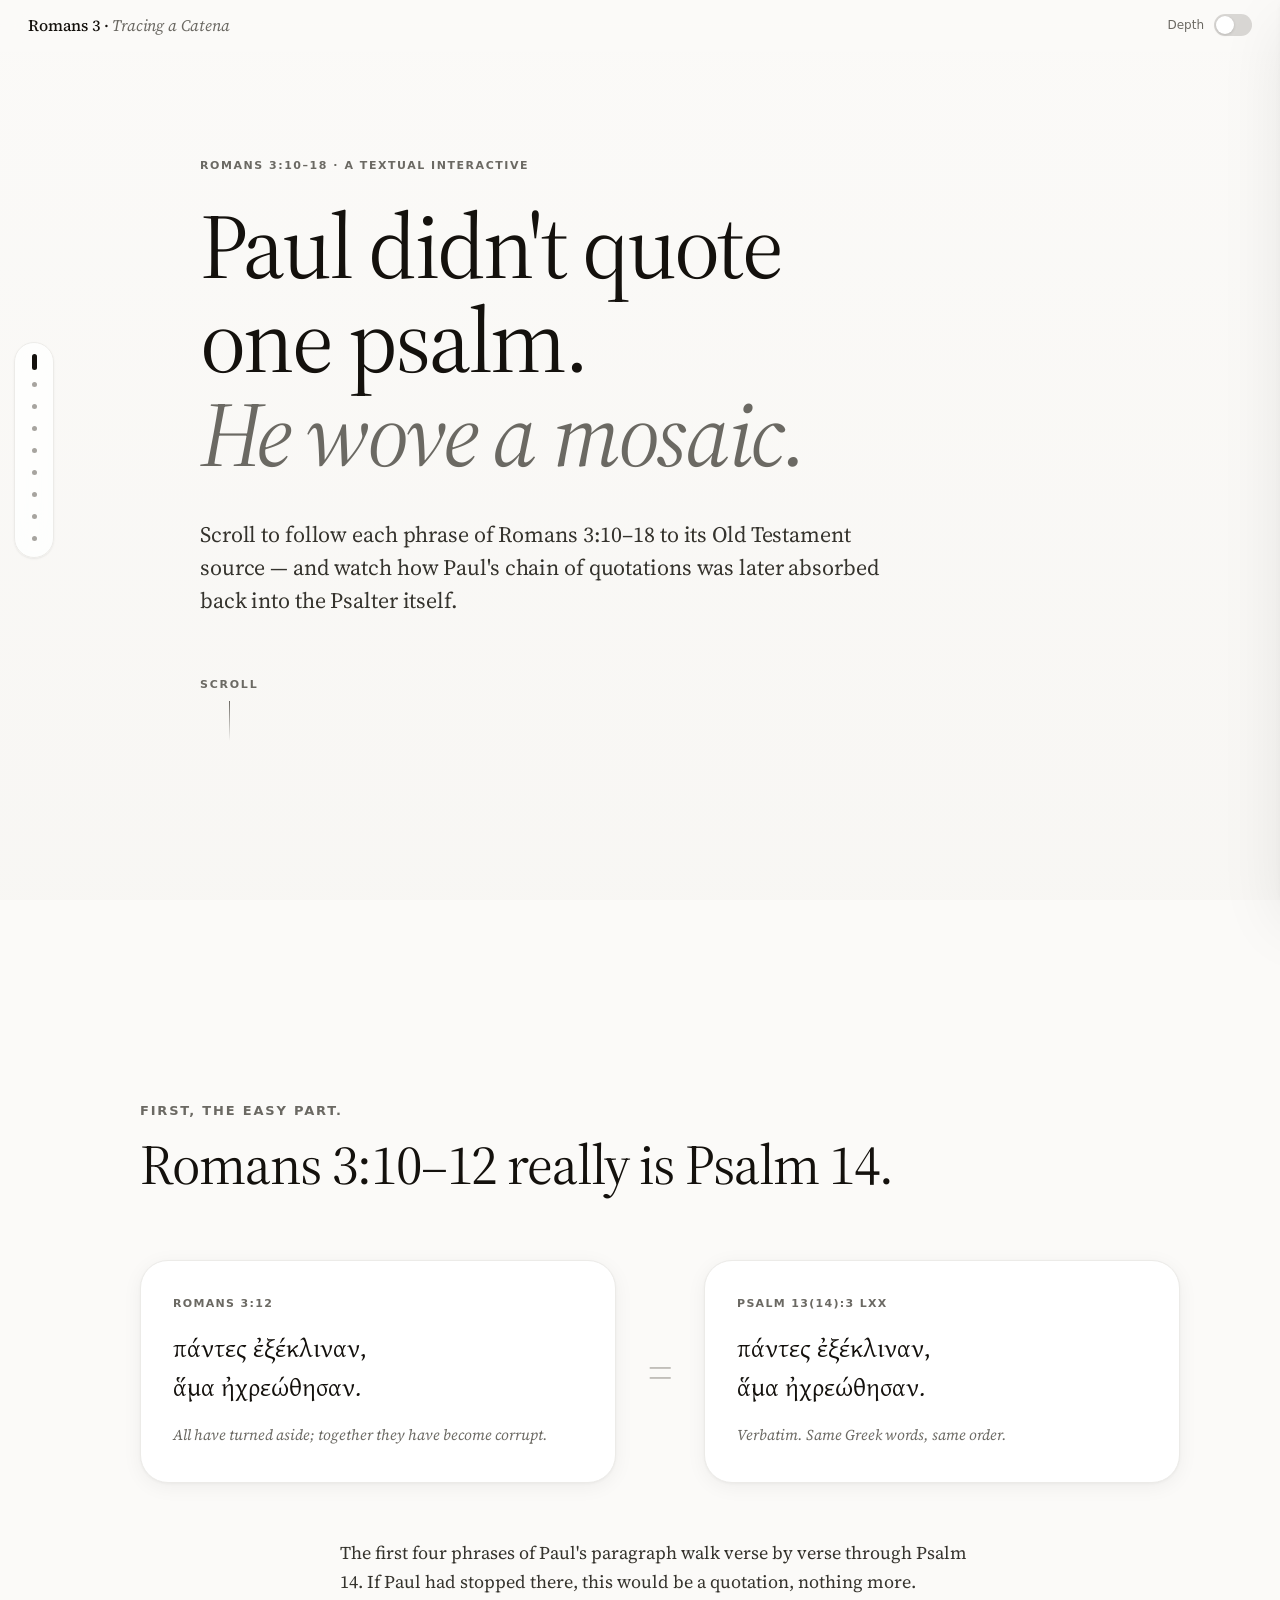
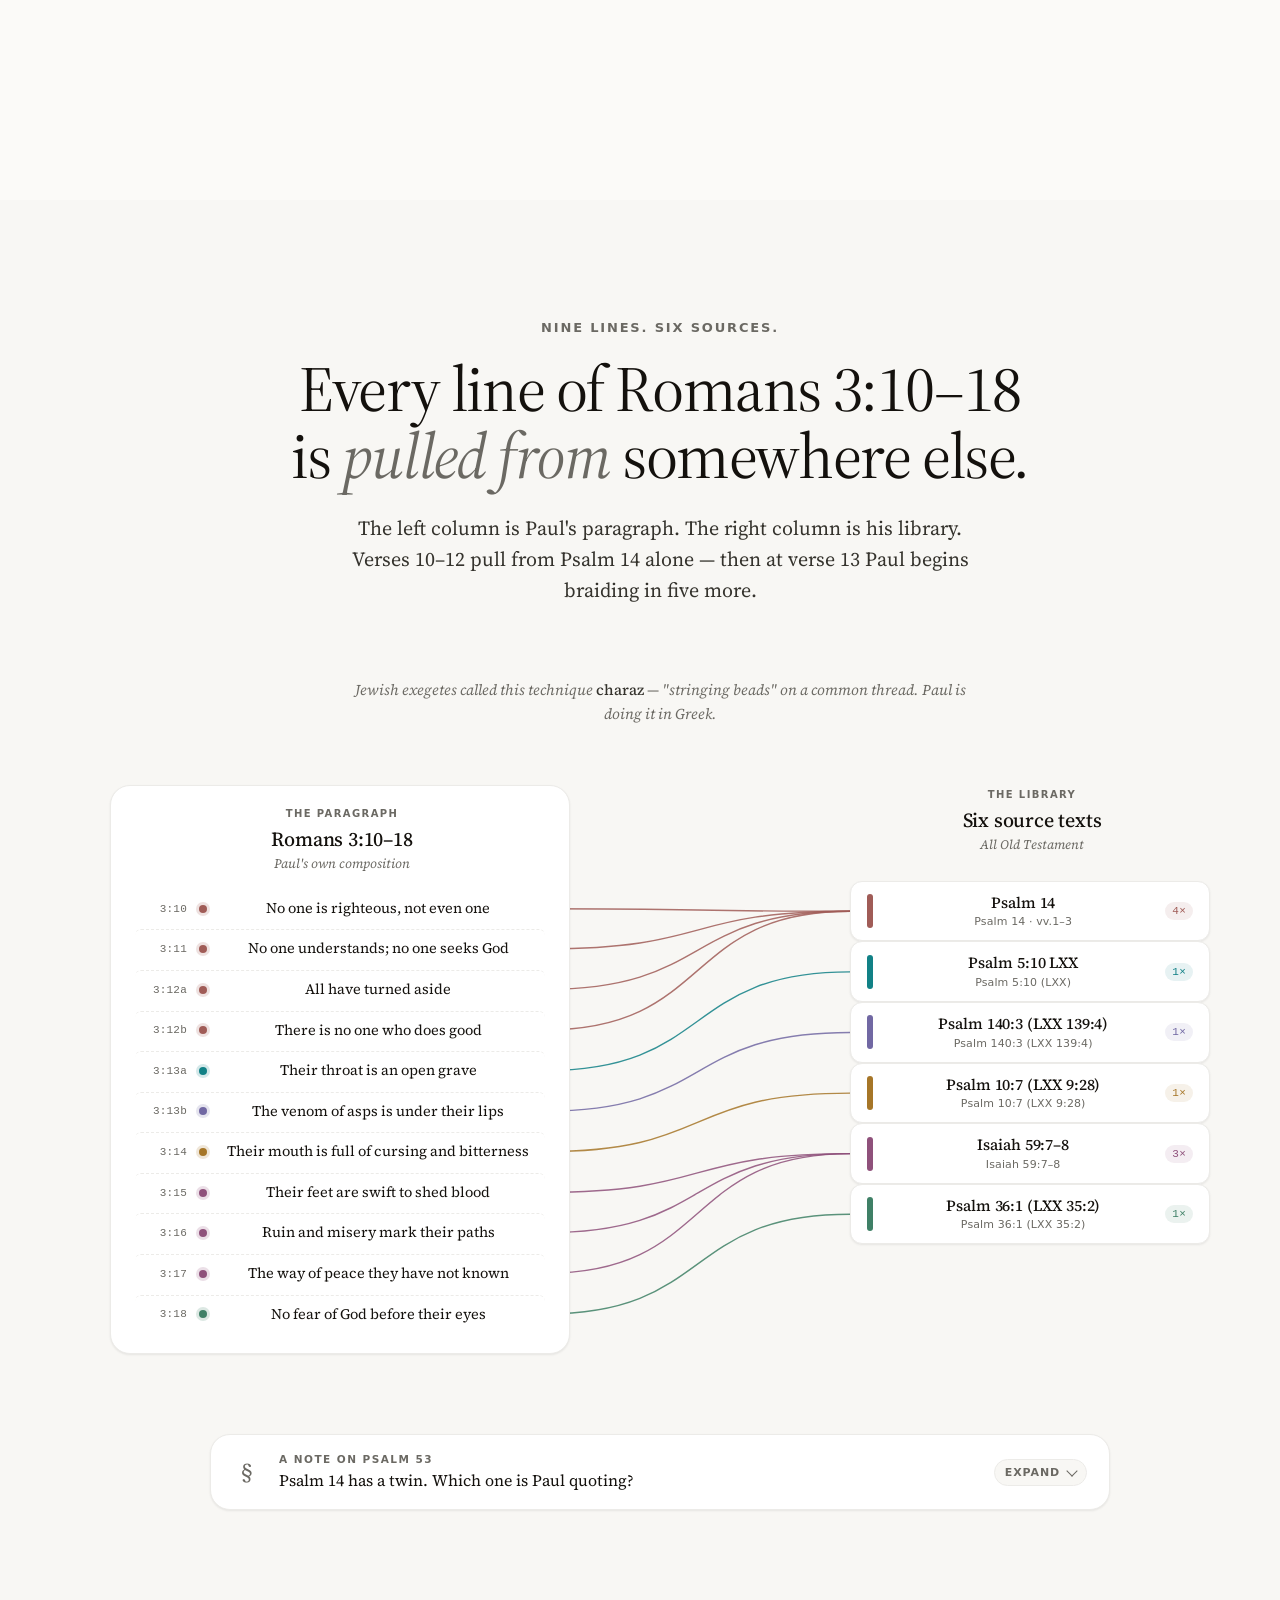
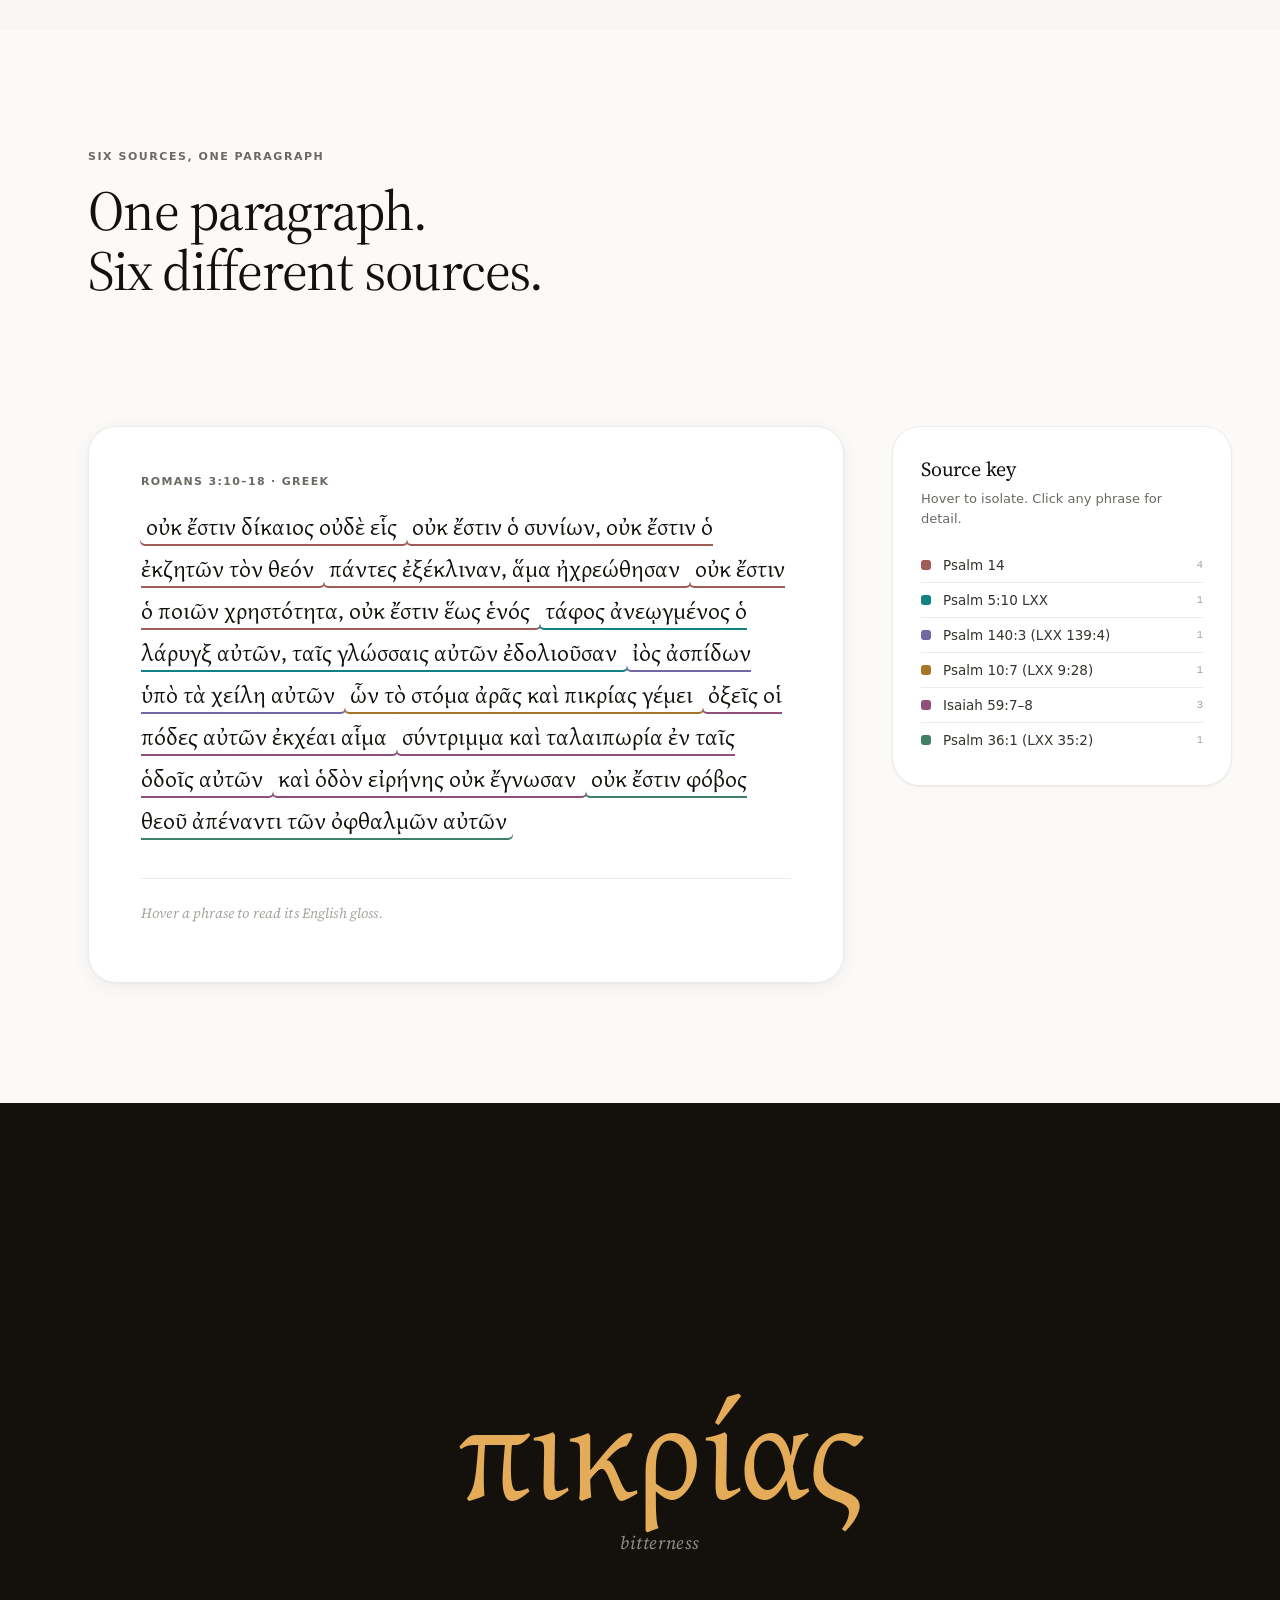
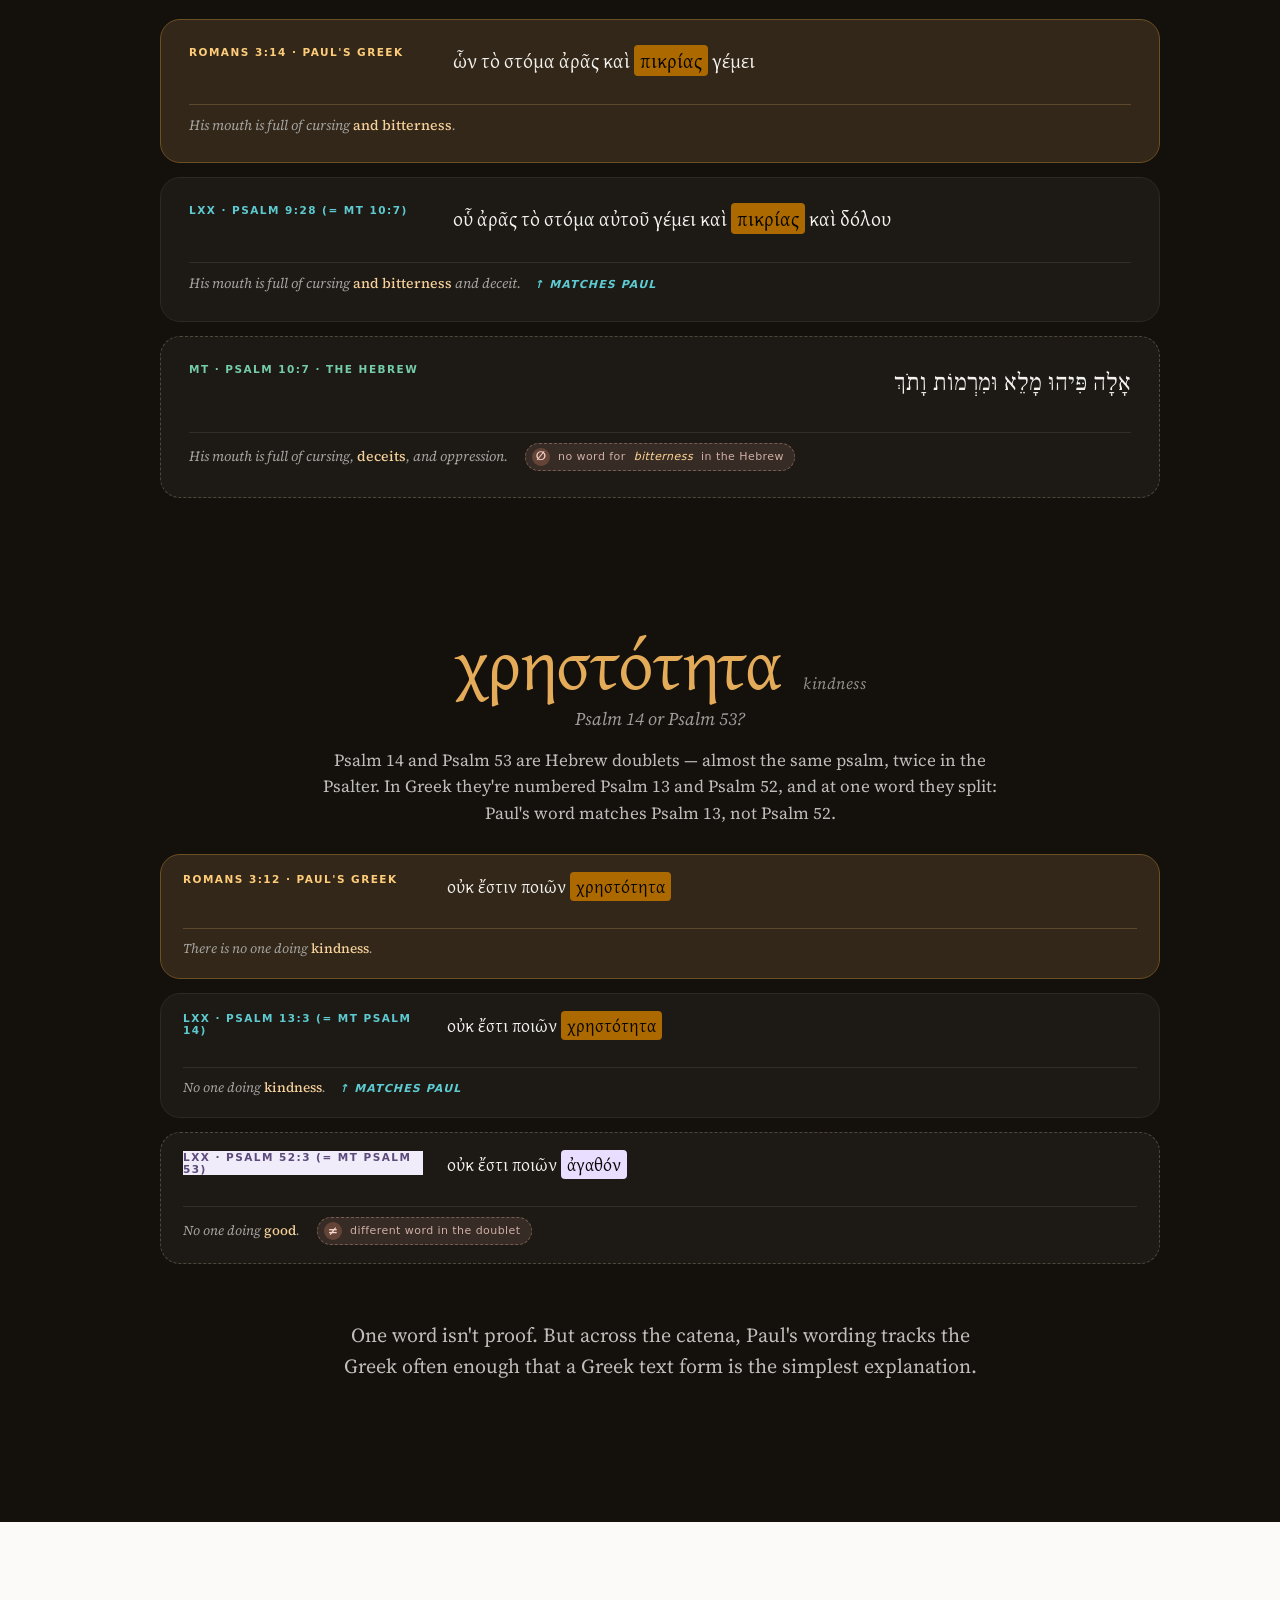
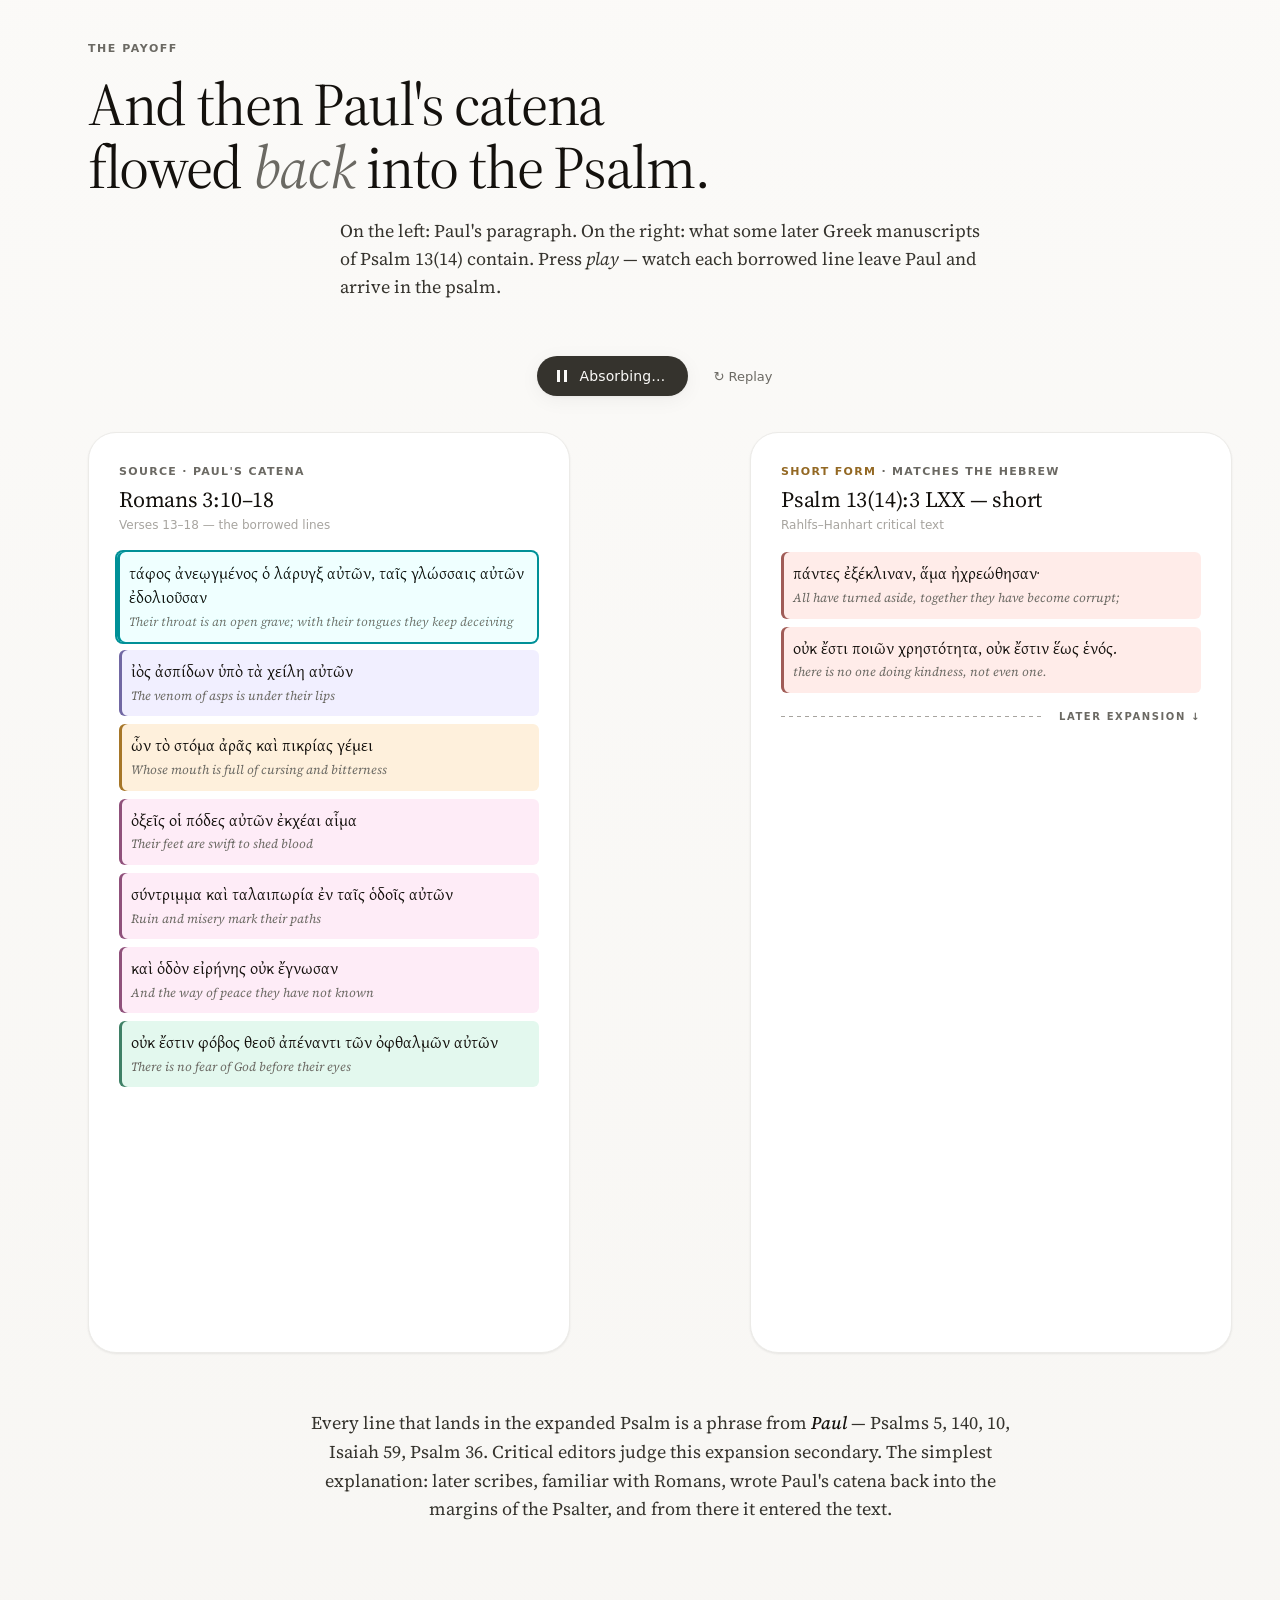
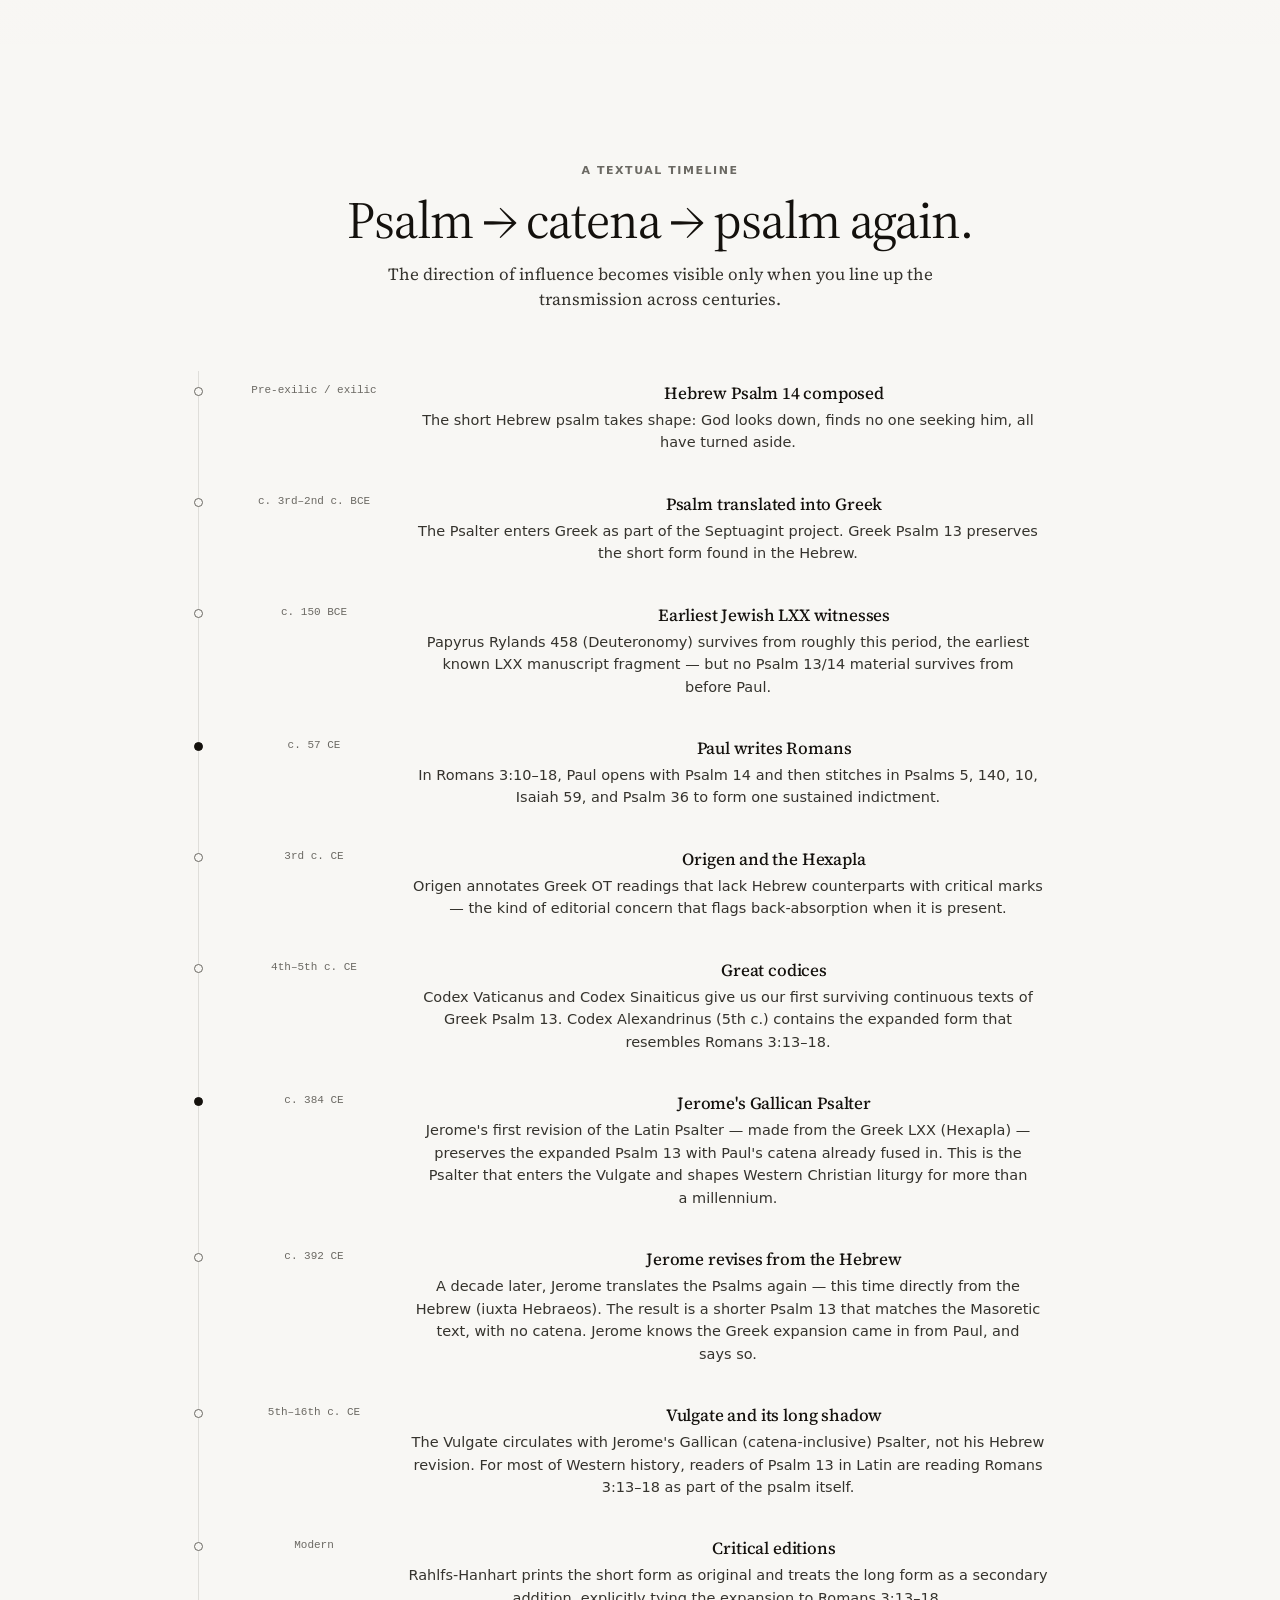
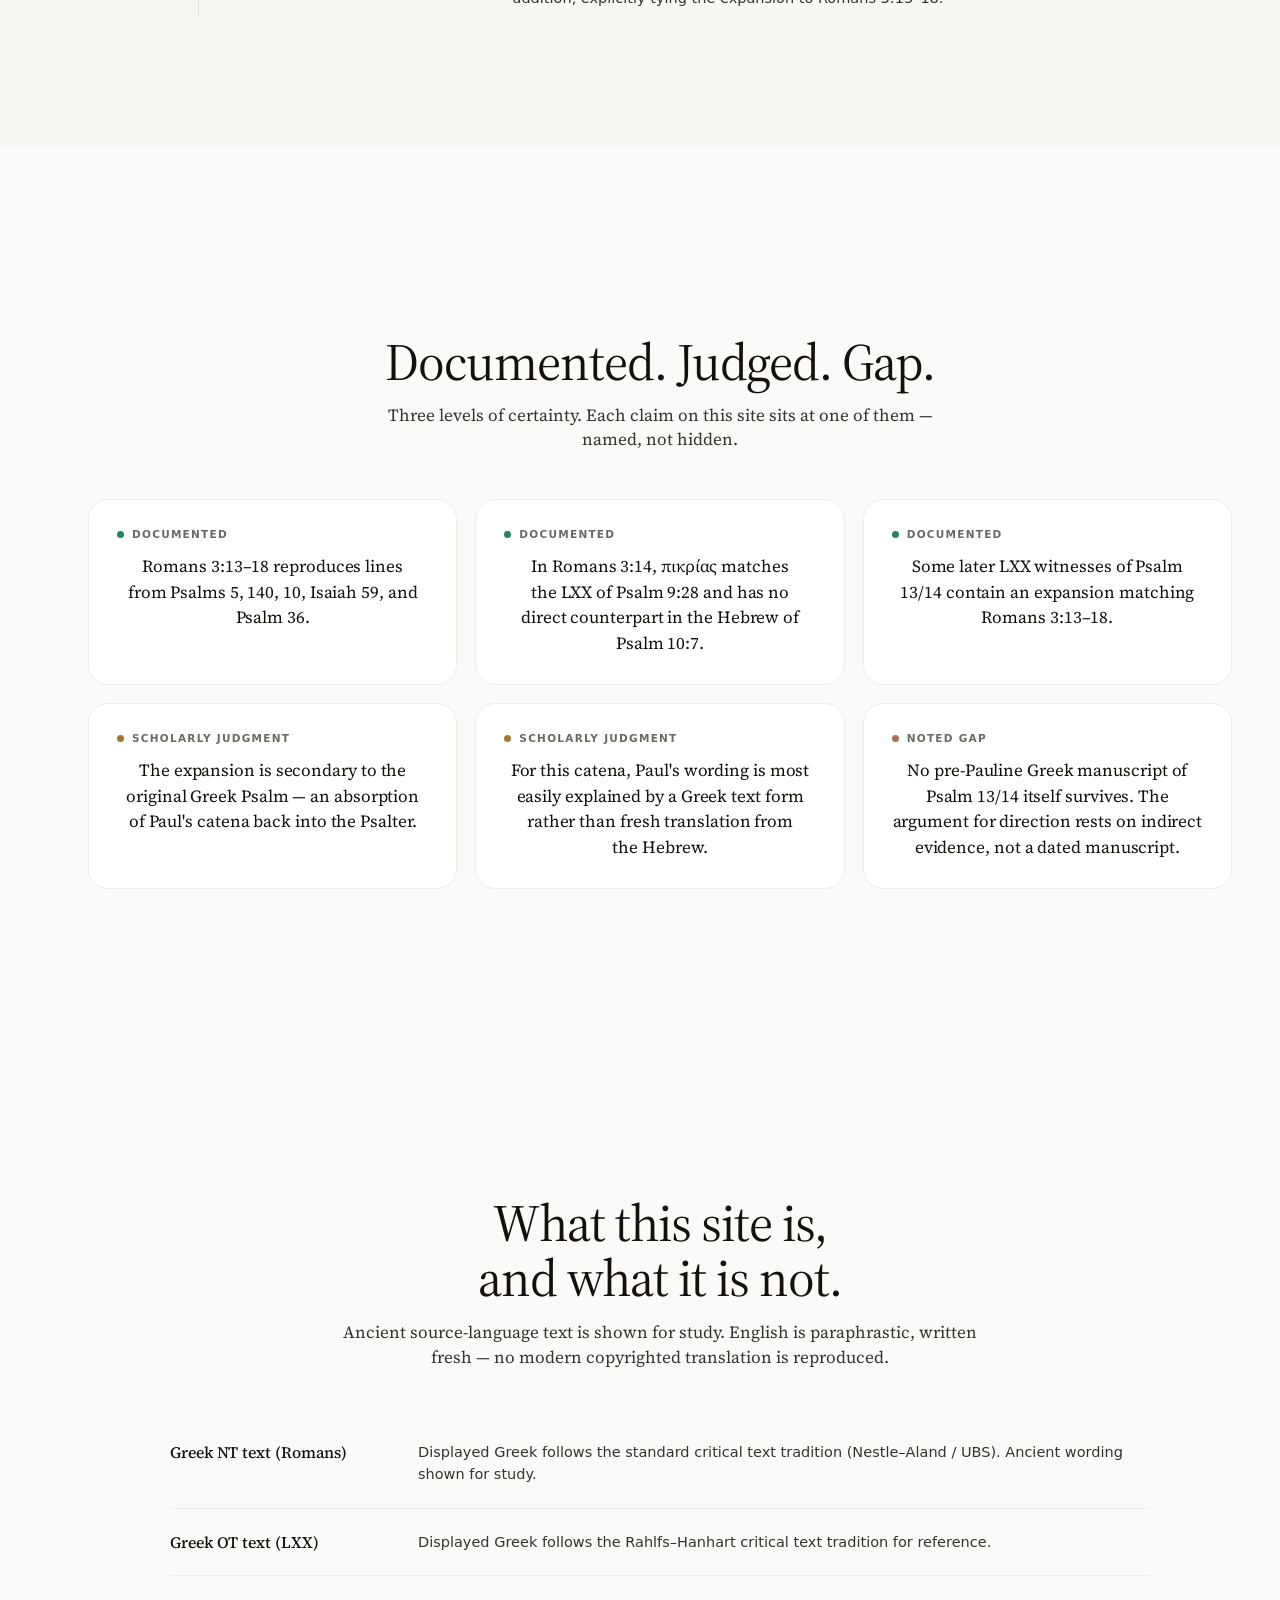
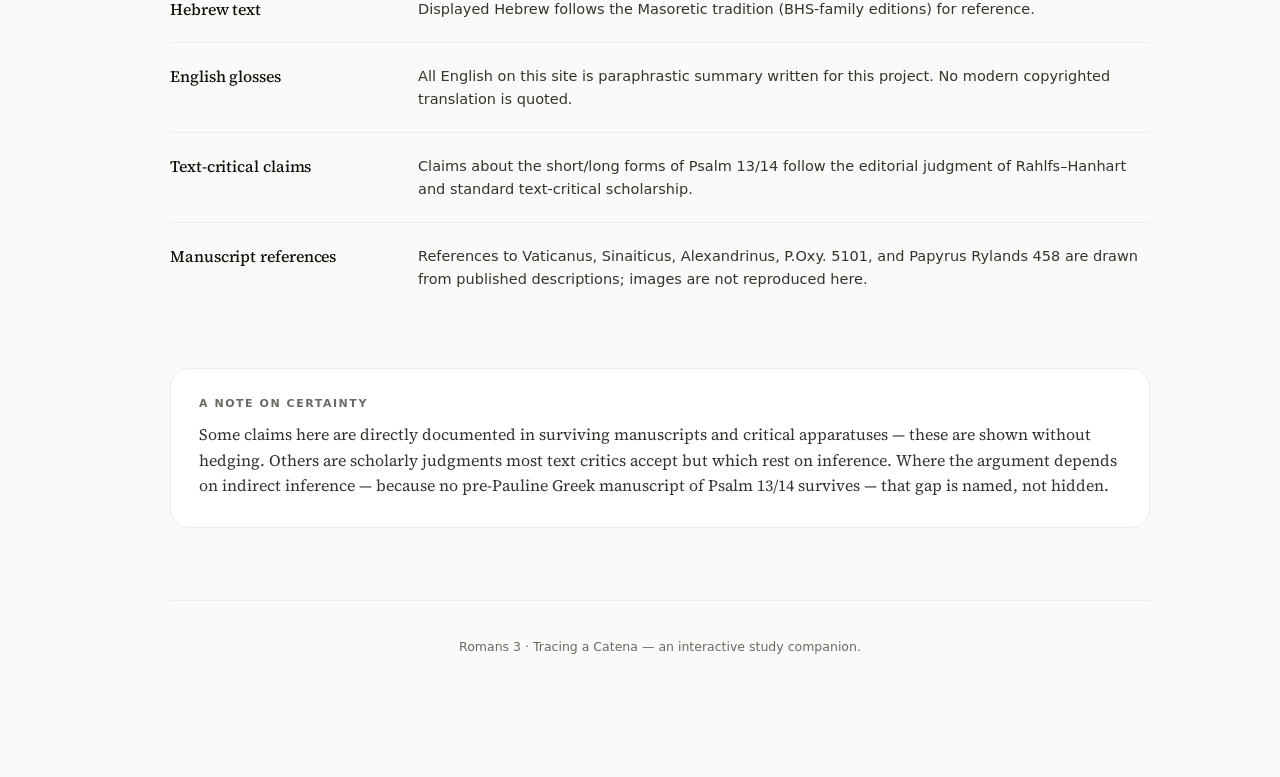
==== index.html @ 38ee54aa "Add files via upload" ====
<!DOCTYPE html>
<html lang="en">
<head>
<meta charset="UTF-8">
<meta name="viewport" content="width=device-width, initial-scale=1.0">
<title>Romans 3 · Tracing a Catena</title>
<link rel="preconnect" href="https://fonts.googleapis.com">
<link rel="preconnect" href="https://fonts.gstatic.com" crossorigin>
<link href="https://fonts.googleapis.com/css2?family=Source+Serif+4:ital,opsz,wght@0,8..60,300;0,8..60,400;0,8..60,500;0,8..60,600;1,8..60,400&family=Gentium+Plus:ital,wght@0,400;0,700;1,400&family=Frank+Ruhl+Libre:wght@300;400;500;600&display=swap" rel="stylesheet">
<link rel="stylesheet" href="styles.css">
</head>
<body>

<nav class="topnav">
  <div class="topnav-inner">
    <div class="brand">Romans 3 · <em>Tracing a Catena</em></div>
    <div class="mode-switch">
      <span>Depth</span>
      <button class="switch" id="depth-switch" aria-label="Toggle depth mode"></button>
    </div>
  </div>
  <div class="scroll-progress" id="scroll-progress"></div>
</nav>

<!-- Left-rail chapter dots -->
<nav class="rail" aria-label="Chapter navigation">
  <div class="rail-inner">
    <div class="nav-dots" id="nav-dots"></div>
  </div>
</nav>

<!-- ═══════════════ CHAPTER 1 — HERO ═══════════════ -->
<section class="chapter chapter-hero" data-nav="Open" data-ch="1">
  <div class="hero-inner">
    <div class="eyebrow reveal">Romans 3:10–18 · A Textual Interactive</div>
    <h1 class="reveal">
      <span class="line">Paul didn't quote</span>
      <span class="line">one psalm.</span>
      <span class="line em"><em>He wove a mosaic.</em></span>
    </h1>
    <p class="dek reveal">Scroll to follow each phrase of Romans 3:10–18 to its Old Testament source — and watch how Paul's chain of quotations was later absorbed back into the Psalter itself.</p>
    <div class="scroll-hint reveal">
      <span>Scroll</span>
      <div class="scroll-arrow"></div>
    </div>
  </div>
</section>

<!-- ═══════════════ CHAPTER 2 — THE FIRST CLAIM ═══════════════ -->
<section class="chapter chapter-claim" data-nav="The psalm" data-ch="2">
  <div class="claim-stage">
    <div class="claim-kicker reveal">First, the easy part.</div>
    <div class="claim-lede reveal">Romans 3:10–12 really is Psalm 14.</div>
    <div class="claim-pair">
      <div class="claim-col reveal" data-delay="100">
        <div class="col-head">Romans 3:12</div>
        <div class="col-text greek">πάντες ἐξέκλιναν,<br>ἅμα ἠχρεώθησαν.</div>
        <div class="col-en">All have turned aside; together they have become corrupt.</div>
      </div>
      <div class="claim-equals reveal" data-delay="250">=</div>
      <div class="claim-col reveal" data-delay="400">
        <div class="col-head">Psalm 13(14):3 LXX</div>
        <div class="col-text greek">πάντες ἐξέκλιναν,<br>ἅμα ἠχρεώθησαν.</div>
        <div class="col-en">Verbatim. Same Greek words, same order.</div>
      </div>
    </div>
    <p class="claim-tail reveal">The first four phrases of Paul's paragraph walk verse by verse through Psalm 14. If Paul had stopped there, this would be a quotation, nothing more.</p>
  </div>
</section>

<!-- ═══════════════ CHAPTER 3 — THE HINGE ═══════════════ -->
<section class="chapter chapter-hinge" data-nav="The turn" data-ch="3">
  <div class="hinge-stage">
    <div class="hinge-kicker reveal">Nine lines. Six sources.</div>
    <h2 class="hinge-h reveal">Every line of Romans 3:10–18 is <em>pulled from</em> somewhere else.</h2>
    <p class="hinge-dek reveal">The left column is Paul's paragraph. The right column is his library. Verses 10–12 pull from Psalm 14 alone — then at verse 13 Paul begins braiding in five more.</p>

    <p class="hinge-foot reveal" data-delay="100">
      Jewish exegetes called this technique <em>charaz</em> — "stringing beads" on a common thread. Paul is doing it in Greek.
    </p>

    <div class="hinge-thread reveal" data-delay="200" id="hinge-thread"></div>

    <details class="hinge-aside reveal" data-delay="400">
      <summary>
        <span class="ha-icon" aria-hidden="true">§</span>
        <span class="ha-body">
          <span class="ha-head">A note on Psalm 53</span>
          <span class="ha-teaser">Psalm 14 has a twin. Which one is Paul quoting?</span>
        </span>
        <span class="ha-toggle" aria-hidden="true">
          <span class="ha-toggle-lbl-closed">Expand</span>
          <span class="ha-toggle-lbl-open">Collapse</span>
          <span class="ha-chev"></span>
        </span>
      </summary>

      <div class="ha-content">
        <p class="ha-lede">
          Psalm 14 and Psalm 53 are Hebrew twins — almost the same psalm, copied twice into the Psalter. Psalm 53 sits in what scholars call the <em>Elohistic Psalter</em> and swaps the divine name <em>YHWH</em> for the more generic <em>Elohim</em>, with a reworked judgment line about God scattering the bones of the besieger. They look nearly identical in the verses Paul quotes — so <em>which one</em> is he on? The answer turns out to be hiding in a single word: <a href="#tell-greek-2" class="ha-link" id="ha-to-tell">χρηστότητα</a>.
        </p>

        <div class="ha-compare">
          <!-- Header row -->
          <div class="ha-col ha-col-head" aria-hidden="true"></div>
          <div class="ha-col ha-col-head"><div class="ha-ps-title">Psalm 14</div><div class="ha-ps-sub">MT numbering · "YHWH" psalm</div></div>
          <div class="ha-col ha-col-head"><div class="ha-ps-title">Psalm 53</div><div class="ha-ps-sub">MT numbering · "Elohim" psalm</div></div>

          <!-- Hebrew row -->
          <div class="ha-rowlabel"><span class="ha-lang">Hebrew</span><span class="ha-lang-note">Masoretic Text</span></div>
          <div class="ha-col ha-textcol">
            <div class="ha-src-ref">Psalm 14:1</div>
            <div class="ha-text hebrew">אָמַר נָבָל בְּלִבּוֹ אֵין <mark class="ha-hl ha-hl-name">אֱלֹהִים</mark></div>
            <div class="ha-en">The fool says in his heart, "There is no <em>God</em>."</div>
            <div class="ha-text hebrew">הִשְׁחִיתוּ הִתְעִיבוּ עֲלִילָה אֵין עֹשֵׂה־טוֹב</div>
            <div class="ha-en">They act corruptly, their deeds are vile — no one does good.</div>
          </div>
          <div class="ha-col ha-textcol">
            <div class="ha-src-ref">Psalm 53:2</div>
            <div class="ha-text hebrew">אָמַר נָבָל בְּלִבּוֹ אֵין <mark class="ha-hl ha-hl-name">אֱלֹהִים</mark></div>
            <div class="ha-en">The fool says in his heart, "There is no <em>God</em>."</div>
            <div class="ha-text hebrew">הִשְׁחִיתוּ וְהִתְעִיבוּ <mark class="ha-hl ha-hl-swap">עָוֶל</mark> אֵין עֹשֵׂה־טוֹב</div>
            <div class="ha-en">They act corruptly, their <em>injustice</em> is vile — no one does good. <span class="ha-diff">↑ different word</span></div>
          </div>

          <!-- Greek row -->
          <div class="ha-rowlabel"><span class="ha-lang">Greek</span><span class="ha-lang-note">Septuagint (LXX)</span></div>
          <div class="ha-col ha-textcol">
            <div class="ha-src-ref">LXX Psalm 13:1</div>
            <div class="ha-text greek">εἶπεν ἄφρων ἐν καρδίᾳ αὐτοῦ Οὐκ ἔστι θεός· διέφθειραν καὶ ἐβδελύχθησαν ἐν ἐπιτηδεύμασιν, οὐκ ἔστι ποιῶν <mark class="ha-hl ha-hl-key">χρηστότητα</mark></div>
            <div class="ha-en">There is no God… they are corrupt, their deeds are abominable, no one is doing <em>kindness</em>.</div>
            <div class="ha-arrow">↑ this is Paul's word</div>
          </div>
          <div class="ha-col ha-textcol">
            <div class="ha-src-ref">LXX Psalm 52:2</div>
            <div class="ha-text greek">εἶπεν ἄφρων ἐν καρδίᾳ αὐτοῦ Οὐκ ἔστι θεός· διεφθάρησαν καὶ ἐβδελύχθησαν ἐν ἀνομίαις, οὐκ ἔστι ποιῶν <mark class="ha-hl ha-hl-swap">ἀγαθόν</mark></div>
            <div class="ha-en">There is no God… they are corrupt, their deeds are abominable <em>in lawlessness</em>, no one is doing <em>good</em>.</div>
            <div class="ha-arrow ha-arrow-neg">≠ different word in the twin</div>
          </div>

          <!-- Key difference row -->
          <div class="ha-rowlabel"><span class="ha-lang">What differs</span></div>
          <div class="ha-col ha-diffcell">
            <ul>
              <li><strong>YHWH</strong> is used throughout the surrounding psalms.</li>
              <li>Verse 5 reads: "they are in great fear where no fear was."</li>
              <li>The LXX verse 3 was later <em>expanded</em> to include Paul's full catena.</li>
            </ul>
          </div>
          <div class="ha-col ha-diffcell">
            <ul>
              <li><strong>Elohim</strong> replaces YHWH — a trait of the Elohistic Psalter.</li>
              <li>Verse 5 rewrites the judgment: God <em>scatters the bones</em> of the besieger.</li>
              <li>The LXX of Psalm 52 was never expanded with Paul's catena.</li>
            </ul>
          </div>
        </div>

        <p class="ha-verdict">
          <strong>Verdict:</strong> Paul is on <em>Psalm 14</em> (LXX 13). χρηστότητα is the LXX 13 reading; the LXX 52 doublet has ἀγαθόν instead. And the secondary expansion in Psalm 13 LXX — the one that absorbs Paul's catena back into the psalm — appears only in the Psalm 14 branch, never in its twin.
        </p>
      </div>
    </details>
  </div>
</section>

<!-- ═══════════════ CHAPTER 4 — THE MOSAIC ═══════════════ -->
<section class="chapter chapter-mosaic" data-nav="The mosaic" data-ch="4">
  <div class="mosaic-stage">
    <div class="mosaic-head">
      <div class="eyebrow reveal">Six sources, one paragraph</div>
      <h2 class="reveal">One paragraph.<br>Six different sources.</h2>
      <p class="reveal">Each color is a different Old Testament book. <em>Hover</em> any phrase for its English gloss. <em>Click</em> for the Greek and Hebrew sources side by side.</p>
    </div>

    <div class="mosaic-wrap">
      <div class="mosaic reveal" data-delay="200">
        <div class="mosaic-ref">Romans 3:10–18 · Greek</div>
        <div class="mosaic-body greek" id="mosaic-greek"></div>
        <div class="mosaic-hover-en" id="mosaic-hover-en">Hover a phrase to read its English gloss.</div>
      </div>
      <aside class="legend reveal" data-delay="350">
        <h3>Source key</h3>
        <p>Hover to isolate. Click any phrase for detail.</p>
        <div id="legend-items"></div>
      </aside>
    </div>
  </div>
</section>

<!-- ═══════════════ CHAPTER 5 — ALIGNMENT (DEPTH) ═══════════════ -->
<section class="chapter chapter-align depth-only" data-nav="Alignment" data-ch="5">
  <div class="align-stage">
    <div class="align-head">
      <div class="eyebrow reveal">Depth layer · Phrase by phrase</div>
      <h2 class="reveal">Every borrowed phrase, in five columns.</h2>
      <p class="reveal">Pick any phrase. Compare Paul's Greek against the Greek source, the Hebrew source, and the Psalm 14 traditions that don't contain it.</p>
    </div>
    <div class="align-tabs reveal" id="align-tabs"></div>
    <div class="align-grid" id="align-grid"></div>
    <div class="align-diag" id="align-diag"></div>
  </div>
</section>

<!-- ═══════════════ CHAPTER 6 — THE TELL (πικρίας) ═══════════════ -->
<section class="chapter chapter-tell" data-nav="The tell" data-ch="6">
  <div class="tell-stage">
    <div class="tell-kicker reveal">A diagnostic clue.</div>
    <h2 class="tell-h reveal">Paul was most likely reading the <em>Greek</em>.</h2>
    <div class="tell-word reveal" data-delay="200">
      <span class="greek" id="tell-greek">πικρίας</span>
      <span class="tell-gloss">bitterness</span>
    </div>

    <div class="tell-compare">
      <!-- Three-row parallel: Romans, LXX, MT, with the word aligned across -->
      <div class="tell-parallel reveal" data-delay="400">

        <div class="tell-prow rom">
          <div class="tell-label rom">Romans 3:14 · Paul's Greek</div>
          <div class="tell-text greek">
            ὧν τὸ στόμα ἀρᾶς καὶ <mark class="hl">πικρίας</mark> γέμει
          </div>
          <div class="tell-en">His mouth is full of cursing <em>and&nbsp;bitterness</em>.</div>
        </div>

        <div class="tell-prow lxx">
          <div class="tell-label lxx">LXX · Psalm 9:28 (= MT 10:7)</div>
          <div class="tell-text greek">
            οὗ ἀρᾶς τὸ στόμα αὐτοῦ γέμει καὶ <mark class="hl">πικρίας</mark> καὶ δόλου
          </div>
          <div class="tell-en">His mouth is full of cursing <em>and&nbsp;bitterness</em> and deceit. <span class="tell-arrow">↑ matches Paul</span></div>
        </div>

        <div class="tell-prow mt">
          <div class="tell-label mt">MT · Psalm 10:7 · the Hebrew</div>
          <div class="tell-text hebrew">
            אָלָה פִּיהוּ מָלֵא וּמִרְמוֹת וָתֹךְ
          </div>
          <div class="tell-en">
            His mouth is full of cursing, <em>deceits</em>, and oppression.
            <span class="tell-absence"><span class="tell-absence-mark">∅</span> no word for <em>bitterness</em> in the Hebrew</span>
          </div>
        </div>

      </div>
    </div>

    <div class="tell-divider reveal" data-delay="500">
      <span class="tell-divider-lbl">and another — this one decides <em>which</em> psalm</span>
    </div>

    <div class="tell-sub reveal" data-delay="600">
      <div class="tell-sub-head">
        <span class="greek" id="tell-greek-2">χρηστότητα</span>
        <span class="tell-gloss">kindness</span>
        <span class="tell-sub-q">Psalm 14 or Psalm 53?</span>
      </div>
      <p class="tell-sub-copy">
        Psalm 14 and Psalm 53 are Hebrew doublets — almost the same psalm, twice in the Psalter. In Greek they're numbered Psalm 13 and Psalm 52, and at one word they split: Paul's word matches Psalm 13, not Psalm 52.
      </p>

      <div class="tell-parallel tight reveal" data-delay="750">
        <div class="tell-prow rom">
          <div class="tell-label rom">Romans 3:12 · Paul's Greek</div>
          <div class="tell-text greek">οὐκ ἔστιν ποιῶν <mark class="hl">χρηστότητα</mark></div>
          <div class="tell-en">There is no one doing <em>kindness</em>.</div>
        </div>

        <div class="tell-prow lxx">
          <div class="tell-label lxx">LXX · Psalm 13:3 (= MT Psalm 14)</div>
          <div class="tell-text greek">οὐκ ἔστι ποιῶν <mark class="hl">χρηστότητα</mark></div>
          <div class="tell-en">No one doing <em>kindness</em>. <span class="tell-arrow">↑ matches Paul</span></div>
        </div>

        <div class="tell-prow mt">
          <div class="tell-label mt" style="color:oklch(0.45 0.08 300);background:oklch(0.95 0.02 300)">LXX · Psalm 52:3 (= MT Psalm 53)</div>
          <div class="tell-text greek">οὐκ ἔστι ποιῶν <mark class="hl" style="background:oklch(0.92 0.05 300)">ἀγαθόν</mark></div>
          <div class="tell-en">
            No one doing <em>good</em>.
            <span class="tell-absence"><span class="tell-absence-mark">≠</span> different word in the doublet</span>
          </div>
        </div>
      </div>
    </div>

    <p class="tell-tail reveal">
      One word isn't proof. But across the catena, Paul's wording tracks the Greek often enough that a Greek text form is the simplest explanation.
    </p>
  </div>
</section>

<!-- ═══════════════ CHAPTER 7 — BACK-ABSORPTION (THE PAYOFF) ═══════════════ -->
<section class="chapter chapter-ba" data-nav="Absorption" data-ch="7">
  <div class="ba-stage">
    <div class="ba-head">
      <div class="eyebrow reveal">The payoff</div>
      <h2 class="reveal">And then Paul's catena flowed <em>back</em> into the Psalm.</h2>
      <p class="reveal">On the left: Paul's paragraph. On the right: what some later Greek manuscripts of Psalm 13(14) contain. Press <em>play</em> — watch each borrowed line leave Paul and arrive in the psalm.</p>
    </div>

    <div class="ba-controls reveal" data-delay="200">
      <button class="ba-play" id="ba-play">
        <span class="ba-play-icon" aria-hidden="true"></span>
        <span class="ba-play-lbl">Play the absorption</span>
      </button>
      <button class="ba-reset" id="ba-reset" aria-label="Replay">↻ Replay</button>
    </div>

    <div class="ba-flow" id="ba-flow">
      <!-- Left: Paul's paragraph, phrase-grouped. Right: short then long Psalm 13. SVG overlay draws connectors. -->
      <svg class="ba-svg" id="ba-svg" aria-hidden="true"></svg>

      <div class="ba-card ba-paul reveal" data-delay="300">
        <div class="ba-label">Source · Paul's catena</div>
        <div class="ba-title">Romans 3:10–18</div>
        <div class="ba-ref">Verses 13–18 — the borrowed lines</div>
        <div class="ba-lines" id="ba-paul-lines"></div>
      </div>

      <div class="ba-card ba-psalm reveal" data-delay="400">
        <div class="ba-label"><em>Short form</em> · matches the Hebrew</div>
        <div class="ba-title">Psalm 13(14):3 LXX — short</div>
        <div class="ba-ref">Rahlfs–Hanhart critical text</div>
        <div class="ba-lines" id="ba-short-lines"></div>

        <div class="ba-expand-gate" id="ba-expand-gate">
          <div class="ba-expand-marker"></div>
          <div class="ba-expand-note">Later expansion ↓</div>
        </div>

        <div class="ba-lines ba-absorbed" id="ba-long-lines"></div>
      </div>
    </div>

    <p class="ba-explain reveal">
      Every line that lands in the expanded Psalm is a phrase from <em>Paul</em> — Psalms 5, 140, 10, Isaiah 59, Psalm 36.
      Critical editors judge this expansion secondary. The simplest explanation: later scribes, familiar with Romans,
      wrote Paul's catena back into the margins of the Psalter, and from there it entered the text.
    </p>
  </div>
</section>

<!-- ═══════════════ CHAPTER 8 — TIMELINE ═══════════════ -->
<section class="chapter chapter-tl" data-nav="History" data-ch="8">
  <div class="tl-stage">
    <div class="tl-head">
      <div class="eyebrow reveal">A textual timeline</div>
      <h2 class="reveal">Psalm → catena → psalm again.</h2>
      <p class="reveal">The direction of influence becomes visible only when you line up the transmission across centuries.</p>
    </div>
    <div class="tl-wrap" id="tl"></div>
  </div>
</section>

<!-- ═══════════════ CHAPTER 9 — EVIDENCE ═══════════════ -->
<section class="chapter chapter-claims" data-nav="Evidence" data-ch="9">
  <div class="claims-stage">
    <div class="claims-head">
      <div class="eyebrow reveal">What we can say, and how strongly</div>
      <h2 class="reveal">Documented. Judged. Gap.</h2>
      <p class="reveal">Three levels of certainty. Each claim on this site sits at one of them — named, not hidden.</p>
    </div>
    <div class="claims" id="claims"></div>
  </div>
</section>

<!-- ═══════════════ CHAPTER 10 — SOURCES ═══════════════ -->
<section class="chapter chapter-sources" data-nav="Sources" data-ch="10">
  <div class="src-stage">
    <div class="src-head">
      <div class="eyebrow reveal">Attribution</div>
      <h2 class="reveal">What this site is,<br>and what it is not.</h2>
      <p class="reveal">Ancient source-language text is shown for study. English is paraphrastic, written fresh — no modern copyrighted translation is reproduced.</p>
    </div>
    <div class="attr" id="attr"></div>

    <div class="src-note reveal">
      <div class="eyebrow">A note on certainty</div>
      <p>
        Some claims here are directly documented in surviving manuscripts and critical apparatuses — these are shown without hedging. Others are scholarly judgments most text critics accept but which rest on inference. Where the argument depends on indirect inference — because no pre-Pauline Greek manuscript of Psalm 13/14 survives — that gap is named, not hidden.
      </p>
    </div>

    <footer class="foot">
      Romans 3 · Tracing a Catena — an interactive study companion.
    </footer>
  </div>
</section>

<!-- ══════ DRAWER ══════ -->
<aside class="drawer" id="drawer" aria-hidden="true">
  <div class="drawer-head">
    <div class="eyebrow">Phrase detail</div>
    <button class="drawer-close" id="drawer-close" aria-label="Close">✕</button>
  </div>
  <div class="drawer-body" id="drawer-body"></div>
</aside>

<script src="data.js"></script>
<script src="app.js"></script>
</body>
</html>
---- styles.css ----
/* Romans 3 · Tracing a Catena — continuous scroll narrative */

:root {
  --bg: oklch(0.985 0.003 85);
  --bg-2: oklch(0.975 0.004 85);
  --bg-dark: oklch(0.18 0.01 85);
  --surface: oklch(1 0 0);
  --ink: oklch(0.18 0.01 85);
  --ink-2: oklch(0.32 0.01 85);
  --ink-3: oklch(0.52 0.01 85);
  --ink-4: oklch(0.72 0.008 85);
  --line: oklch(0.90 0.005 85);
  --line-2: oklch(0.94 0.004 85);

  --serif: "Source Serif 4", "Source Serif Pro", "Iowan Old Style", "Palatino", Georgia, serif;
  --sans: -apple-system, BlinkMacSystemFont, "SF Pro Display", "Inter", system-ui, sans-serif;
  --greek: "Gentium Plus", "GFS Neohellenic", "Times New Roman", serif;
  --hebrew: "Frank Ruhl Libre", "SBL Hebrew", "Times New Roman", serif;
  --mono: ui-monospace, "SF Mono", "JetBrains Mono", Menlo, monospace;

  --r-sm: 8px; --r-md: 12px; --r-lg: 20px; --r-xl: 28px;
  --shadow-1: 0 1px 2px oklch(0 0 0 / 0.04), 0 1px 3px oklch(0 0 0 / 0.04);
  --shadow-2: 0 4px 20px oklch(0 0 0 / 0.05), 0 1px 3px oklch(0 0 0 / 0.04);
  --shadow-3: 0 24px 60px oklch(0 0 0 / 0.08), 0 2px 8px oklch(0 0 0 / 0.04);
}

* { box-sizing: border-box; }
html { scroll-behavior: smooth; }
html, body {
  margin: 0; padding: 0;
  background: var(--bg); color: var(--ink);
  font-family: var(--sans);
  -webkit-font-smoothing: antialiased;
  -moz-osx-font-smoothing: grayscale;
  text-rendering: optimizeLegibility;
}

.greek { font-family: var(--greek); }
.hebrew { font-family: var(--hebrew); direction: rtl; }
.eyebrow {
  font-family: var(--sans);
  font-size: 11px; font-weight: 600;
  letter-spacing: 0.14em; text-transform: uppercase;
  color: var(--ink-3);
}

/* Top nav */
.topnav {
  position: fixed; top: 0; left: 0; right: 0;
  z-index: 100;
  backdrop-filter: saturate(180%) blur(20px);
  -webkit-backdrop-filter: saturate(180%) blur(20px);
  background: oklch(0.985 0.003 85 / 0.72);
  border-bottom: 1px solid transparent;
  transition: border-color 0.3s ease, background 0.3s ease;
}
.topnav.scrolled { border-bottom-color: var(--line); }
.topnav-inner {
  max-width: 1280px; margin: 0 auto;
  padding: 14px 28px;
  display: flex; align-items: center; gap: 24px;
}
.brand {
  font-family: var(--serif); font-size: 16px; font-weight: 500;
  letter-spacing: -0.01em; color: var(--ink);
}
.brand em { font-style: italic; color: var(--ink-3); font-weight: 400; }

.nav-dots {
  display: flex; flex-direction: column; gap: 4px; align-items: center;
}
.nav-dot {
  width: 26px; height: 18px;
  display: inline-flex; align-items: center; justify-content: center;
  cursor: pointer; border: none; background: transparent;
  position: relative;
}
.nav-dot::before {
  content: ""; width: 5px; height: 5px; border-radius: 50%;
  background: var(--ink-4); transition: all 0.2s ease;
}
.nav-dot:hover::before { background: var(--ink-2); transform: scale(1.3); }
.nav-dot.active::before { background: var(--ink); width: 5px; height: 16px; border-radius: 3px; }
.nav-dot .lbl {
  position: absolute; left: 28px; top: 50%; transform: translateY(-50%);
  font-size: 11px; font-weight: 500; letter-spacing: 0.02em;
  color: var(--ink-2); white-space: nowrap;
  opacity: 0; pointer-events: none;
  background: var(--surface); padding: 4px 8px; border-radius: 6px;
  box-shadow: var(--shadow-1); border: 1px solid var(--line-2);
  transition: opacity 0.15s ease;
}
.nav-dot:hover .lbl { opacity: 1; }

/* Left-rail nav */
.rail {
  position: fixed; left: 0; top: 0; bottom: 0;
  width: 52px; z-index: 95;
  display: flex; align-items: center; justify-content: center;
  pointer-events: none;
}
.rail-inner {
  pointer-events: auto;
  padding: 10px 6px;
  background: oklch(1 0 0 / 0.7);
  backdrop-filter: saturate(180%) blur(20px);
  -webkit-backdrop-filter: saturate(180%) blur(20px);
  border: 1px solid var(--line-2);
  border-radius: 999px;
  box-shadow: var(--shadow-1);
  margin-left: 16px;
}
@media (max-width: 900px) {
  .rail { display: none; }
}

.mode-switch {
  display: flex; align-items: center; gap: 10px;
  font-size: 12px; color: var(--ink-3); font-weight: 500;
  margin-left: auto;
}
.switch {
  position: relative; width: 38px; height: 22px;
  background: oklch(0.88 0.005 85); border-radius: 999px;
  cursor: pointer; border: none; padding: 0;
  transition: background 0.25s ease;
}
.switch::after {
  content: ""; position: absolute; top: 2px; left: 2px;
  width: 18px; height: 18px; background: white; border-radius: 50%;
  box-shadow: 0 1px 3px oklch(0 0 0 / 0.15);
  transition: transform 0.25s cubic-bezier(0.2, 0.8, 0.2, 1);
}
.switch.on { background: oklch(0.45 0.02 85); }
.switch.on::after { transform: translateX(16px); }

.scroll-progress {
  position: absolute; bottom: -1px; left: 0;
  height: 2px; width: 0%;
  background: var(--ink);
  transition: width 0.1s linear;
}

/* Chapters — shared */
.chapter {
  min-height: 100vh;
  padding: 120px 28px 120px;
  display: flex; align-items: center; justify-content: center;
  position: relative;
}
.chapter.depth-only { display: none; }
body.depth .chapter.depth-only { display: flex; }

/* Reserve left space for the rail so content doesn't clip behind it */
@media (min-width: 900px) {
  .chapter { padding-left: 88px; padding-right: 48px; }
}

/* Reveal animation */
.reveal {
  opacity: 0; transform: translateY(24px);
  transition: opacity 0.9s cubic-bezier(0.2, 0.8, 0.2, 1), transform 0.9s cubic-bezier(0.2, 0.8, 0.2, 1);
}
.reveal.in {
  opacity: 1; transform: translateY(0);
}

/* ═══ CH1 · HERO ═══ */
.chapter-hero {
  background: linear-gradient(180deg, var(--bg) 0%, var(--bg-2) 100%);
}
.hero-inner {
  max-width: 920px; width: 100%;
}
.hero-inner .eyebrow { margin-bottom: 28px; }
.chapter-hero h1 {
  font-family: var(--serif); font-weight: 400;
  font-size: clamp(48px, 7.5vw, 92px);
  line-height: 1.02; letter-spacing: -0.028em;
  margin: 0 0 36px; text-wrap: balance;
}
.chapter-hero h1 .line { display: block; }
.chapter-hero h1 .line.em em { font-style: italic; color: var(--ink-3); }
.chapter-hero h1 .line:nth-child(1).reveal { transition-delay: 0ms; }
.chapter-hero h1 .line:nth-child(2).reveal { transition-delay: 120ms; }
.chapter-hero h1 .line:nth-child(3).reveal { transition-delay: 260ms; }
.dek {
  font-family: var(--serif); font-size: 22px; line-height: 1.5;
  color: var(--ink-2); max-width: 680px; margin: 0 0 56px;
  letter-spacing: -0.005em; text-wrap: pretty;
}
.scroll-hint {
  display: inline-flex; flex-direction: column; align-items: center; gap: 10px;
  font-size: 11px; font-weight: 600; letter-spacing: 0.16em;
  text-transform: uppercase; color: var(--ink-3);
}
.scroll-arrow {
  width: 1px; height: 40px;
  background: linear-gradient(180deg, var(--ink-3), transparent);
  animation: scrollPulse 2.2s ease-in-out infinite;
}
@keyframes scrollPulse {
  0%, 100% { transform: scaleY(0.3); transform-origin: top; opacity: 0.5; }
  50% { transform: scaleY(1); transform-origin: top; opacity: 1; }
}

/* ═══ CH2 · CLAIM / Psalm 14 equivalence ═══ */
.claim-stage { max-width: 1040px; width: 100%; text-align: center; }
.claim-kicker {
  font-family: var(--sans); font-size: 13px; font-weight: 600;
  letter-spacing: 0.14em; text-transform: uppercase;
  color: var(--ink-3); margin-bottom: 16px;
}
.claim-lede {
  font-family: var(--serif); font-weight: 400;
  font-size: clamp(34px, 5vw, 56px);
  line-height: 1.1; letter-spacing: -0.02em;
  color: var(--ink); margin-bottom: 64px; text-wrap: balance;
}
.claim-pair {
  display: grid; grid-template-columns: 1fr auto 1fr;
  gap: 32px; align-items: center; margin-bottom: 56px;
}
@media (max-width: 760px) {
  .claim-pair { grid-template-columns: 1fr; }
  .claim-equals { transform: rotate(90deg); }
}
.claim-col {
  background: var(--surface); border-radius: var(--r-xl);
  padding: 36px 32px; border: 1px solid var(--line-2);
  box-shadow: var(--shadow-2); text-align: left;
}
.claim-col .col-head {
  font-size: 11px; font-weight: 600; letter-spacing: 0.12em;
  text-transform: uppercase; color: var(--ink-3);
  margin-bottom: 18px;
}
.claim-col .col-text {
  font-family: var(--greek); font-size: 26px; line-height: 1.5;
  color: var(--ink); margin-bottom: 18px;
}
.claim-col .col-en {
  font-family: var(--serif); font-size: 15px; font-style: italic;
  color: var(--ink-3); line-height: 1.5;
}
.claim-equals {
  font-family: var(--serif); font-size: 48px;
  color: var(--ink-4); font-weight: 300;
}
.claim-tail {
  max-width: 640px; margin: 0 auto;
  font-family: var(--serif); font-size: 18px;
  line-height: 1.6; color: var(--ink-2); text-wrap: pretty;
}

/* ═══ CH3 · HINGE ═══ */
.chapter-hinge {
  background: var(--bg-2);
}
.hinge-stage { max-width: 1100px; width: 100%; text-align: center; }
.hinge-kicker {
  font-family: var(--sans); font-size: 13px; font-weight: 600;
  letter-spacing: 0.14em; text-transform: uppercase;
  color: var(--ink-3); margin-bottom: 20px;
}
.hinge-h {
  font-family: var(--serif); font-weight: 400;
  font-size: clamp(38px, 5.5vw, 64px);
  line-height: 1.05; letter-spacing: -0.022em;
  margin: 0 0 24px; text-wrap: balance;
}
.hinge-h em { font-style: italic; color: var(--ink-3); }
.hinge-dek {
  font-family: var(--serif); font-size: 20px; line-height: 1.55;
  color: var(--ink-2); max-width: 640px; margin: 0 auto 72px;
  text-wrap: pretty;
}
.hinge-dek em { font-style: italic; color: var(--ink); }

/* Horizontal flow: Romans left, six sources right, curved SVG paths between. */
.hinge-thread {
  position: relative; max-width: 1200px; margin: 0 auto;
  padding: 24px 0;
}
.hinge-thread .ht-track {
  position: relative;
  display: grid;
  grid-template-columns: minmax(340px, 1.15fr) minmax(140px, 0.7fr) minmax(280px, 0.9fr);
  grid-template-areas: "anchor gap sources";
  align-items: start;
  gap: 0;
}
.hinge-thread .ht-svg {
  position: absolute; inset: 0; width: 100%; height: 100%;
  pointer-events: none; overflow: visible; z-index: 1;
}
.hinge-thread .ht-svg path {
  fill: none; stroke-width: 1.4; stroke-linecap: round;
  stroke-dasharray: 1400; stroke-dashoffset: 1400;
  opacity: 0.85;
  transition:
    stroke-dashoffset 0.95s cubic-bezier(0.3, 0.7, 0.2, 1),
    stroke-width 0.2s ease,
    opacity 0.2s ease;
}
.hinge-thread.in .ht-svg path { stroke-dashoffset: 0; }
.hinge-thread .ht-svg path:nth-child(1) { transition-delay: 0.15s; }
.hinge-thread .ht-svg path:nth-child(2) { transition-delay: 0.22s; }
.hinge-thread .ht-svg path:nth-child(3) { transition-delay: 0.29s; }
.hinge-thread .ht-svg path:nth-child(4) { transition-delay: 0.36s; }
.hinge-thread .ht-svg path:nth-child(5) { transition-delay: 0.45s; }
.hinge-thread .ht-svg path:nth-child(6) { transition-delay: 0.52s; }
.hinge-thread .ht-svg path:nth-child(7) { transition-delay: 0.60s; }
.hinge-thread .ht-svg path:nth-child(8) { transition-delay: 0.68s; }
.hinge-thread .ht-svg path:nth-child(9) { transition-delay: 0.75s; }
.hinge-thread .ht-svg path:nth-child(10) { transition-delay: 0.82s; }
.hinge-thread .ht-svg path:nth-child(11) { transition-delay: 0.90s; }
.hinge-thread .ht-svg path.dim { opacity: 0.12; }
.hinge-thread .ht-svg path.hl { stroke-width: 2.4; opacity: 1; }

/* Shared column header */
.hinge-thread .ht-col-head { margin-bottom: 18px; padding-left: 4px; }
.hinge-thread .ht-col-eyebrow {
  font-family: var(--sans); font-size: 10px; font-weight: 600;
  letter-spacing: 0.14em; text-transform: uppercase;
  color: var(--ink-3); margin-bottom: 6px;
}
.hinge-thread .ht-col-title {
  font-family: var(--serif); font-size: 20px; font-weight: 500;
  color: var(--ink); letter-spacing: -0.01em;
}
.hinge-thread .ht-col-sub {
  font-family: var(--serif); font-size: 13px; font-style: italic;
  color: var(--ink-3); margin-top: 2px;
}

/* Left: Romans anchor column */
.hinge-thread .ht-anchor-col {
  grid-area: anchor; position: relative; z-index: 2;
  background: var(--surface); border-radius: var(--r-lg);
  border: 1px solid var(--line-2);
  box-shadow: var(--shadow-1);
  padding: 22px 24px 20px;
  opacity: 0; transform: translateX(-8px);
  transition: opacity 0.6s ease, transform 0.6s ease;
}
.hinge-thread.in .ht-anchor-col { opacity: 1; transform: none; }
.hinge-thread .ht-rom-list {
  list-style: none; padding: 0; margin: 0;
  display: flex; flex-direction: column; gap: 2px;
}
.hinge-thread .ht-rom {
  display: grid;
  grid-template-columns: 48px 12px 1fr;
  align-items: center;
  gap: 0 10px;
  padding: 9px 8px 9px 4px;
  border-radius: 6px;
  cursor: default;
  transition: background 0.2s ease, opacity 0.25s ease;
}
.hinge-thread .ht-rom + .ht-rom { border-top: 1px dashed var(--line-2); }
.hinge-thread .ht-rom-v {
  font-family: var(--mono); font-size: 11px; font-weight: 500;
  color: var(--ink-3); letter-spacing: 0.02em;
  text-align: right;
}
.hinge-thread .ht-rom-dot {
  width: 8px; height: 8px; border-radius: 50%;
  background: var(--_color);
  box-shadow: 0 0 0 3px color-mix(in oklch, var(--_color) 18%, transparent);
  justify-self: center;
}
.hinge-thread .ht-rom-txt {
  font-family: var(--serif); font-size: 14.5px; line-height: 1.35;
  color: var(--ink); text-wrap: pretty;
}
.hinge-thread .ht-rom:hover { background: color-mix(in oklch, var(--_color) 8%, transparent); }
.hinge-thread .ht-rom.dim { opacity: 0.28; }

/* Right: six source cards */
.hinge-thread .ht-src-col {
  grid-area: sources; position: relative; z-index: 2;
  display: flex; flex-direction: column; gap: 10px;
  padding-top: 4px;
}
.hinge-thread .ht-src {
  display: grid;
  grid-template-columns: 14px 1fr auto;
  align-items: center;
  gap: 14px;
  padding: 12px 16px;
  background: var(--surface); border-radius: var(--r-md);
  border: 1px solid var(--line-2);
  box-shadow: var(--shadow-1);
  cursor: default;
  opacity: 0; transform: translateX(8px);
  transition: opacity 0.55s ease, transform 0.6s cubic-bezier(0.2, 0.8, 0.2, 1),
              background 0.2s ease, border-color 0.2s ease;
}
.hinge-thread.in .ht-src { opacity: 1; transform: none; }
.hinge-thread .ht-src:nth-of-type(1) { transition-delay: 0.20s; }
.hinge-thread .ht-src:nth-of-type(2) { transition-delay: 0.32s; }
.hinge-thread .ht-src:nth-of-type(3) { transition-delay: 0.44s; }
.hinge-thread .ht-src:nth-of-type(4) { transition-delay: 0.56s; }
.hinge-thread .ht-src:nth-of-type(5) { transition-delay: 0.68s; }
.hinge-thread .ht-src:nth-of-type(6) { transition-delay: 0.80s; }
.hinge-thread .ht-src-swatch {
  width: 6px; height: 34px; border-radius: 4px;
  background: var(--_color);
}
.hinge-thread .ht-src-name {
  font-family: var(--serif); font-size: 15.5px; font-weight: 500;
  color: var(--ink); letter-spacing: -0.005em;
  line-height: 1.2;
}
.hinge-thread .ht-src-ref {
  font-family: var(--sans); font-size: 11px; font-weight: 500;
  color: var(--ink-3); margin-top: 3px; letter-spacing: 0.01em;
}
.hinge-thread .ht-src-count {
  font-family: var(--mono); font-size: 11px; font-weight: 500;
  color: var(--_color); letter-spacing: 0.02em;
  padding: 3px 7px; border-radius: 999px;
  background: color-mix(in oklch, var(--_color) 10%, transparent);
}
.hinge-thread .ht-src:hover {
  border-color: color-mix(in oklch, var(--_color) 50%, var(--line-2));
  background: color-mix(in oklch, var(--_color) 4%, var(--surface));
}
.hinge-thread .ht-src.dim { opacity: 0.35; }

@media (max-width: 820px) {
  .hinge-thread .ht-track { grid-template-columns: 1fr; grid-template-areas: "anchor" "sources"; gap: 28px; }
  .hinge-thread .ht-svg { display: none; }
  .hinge-thread .ht-anchor-col,
  .hinge-thread .ht-src { opacity: 1; transform: none; }
}

/* Hinge — charaz preamble */
.hinge-foot {
  max-width: 620px; margin: 18px auto 36px;
  font-family: var(--serif); font-size: 15px; line-height: 1.55;
  color: var(--ink-3); font-style: italic;
  text-align: center; text-wrap: pretty;
}
.hinge-foot em { font-style: normal; color: var(--ink-2); font-weight: 500; }

/* Hinge — collapsible Psalm 53 comparison */
.hinge-aside {
  max-width: 900px; margin: 56px auto 0;
  background: var(--surface); border-radius: var(--r-lg);
  border: 1px solid var(--line-2);
  box-shadow: var(--shadow-1);
  text-align: left;
  overflow: hidden;
}
.hinge-aside > summary {
  list-style: none; cursor: pointer;
  display: grid; grid-template-columns: auto 1fr auto;
  gap: 18px; align-items: center;
  padding: 18px 22px;
  transition: background 0.2s ease;
}
.hinge-aside > summary::-webkit-details-marker { display: none; }
.hinge-aside > summary::marker { content: ""; }
.hinge-aside > summary:hover { background: var(--bg-2); }
.hinge-aside .ha-icon {
  font-family: var(--serif); font-size: 24px;
  color: var(--ink-3); line-height: 1;
  width: 28px; text-align: center;
}
.hinge-aside .ha-body { display: block; }
.hinge-aside .ha-head {
  display: block;
  font-family: var(--sans); font-weight: 600;
  font-size: 10.5px; letter-spacing: 0.14em; text-transform: uppercase;
  color: var(--ink-3); margin-bottom: 4px;
}
.hinge-aside .ha-teaser {
  display: block;
  font-family: var(--serif); font-size: 16px; line-height: 1.4;
  color: var(--ink); text-wrap: pretty;
}
.hinge-aside .ha-toggle {
  display: inline-flex; align-items: center; gap: 8px;
  font-family: var(--sans); font-size: 11px; font-weight: 600;
  letter-spacing: 0.08em; text-transform: uppercase;
  color: var(--ink-3);
  padding: 6px 10px;
  border: 1px solid var(--line-2);
  border-radius: 999px;
  background: var(--bg-2);
  transition: color 0.2s, border-color 0.2s;
}
.hinge-aside > summary:hover .ha-toggle {
  color: var(--ink); border-color: var(--line);
}
.hinge-aside .ha-toggle-lbl-open { display: none; }
.hinge-aside[open] .ha-toggle-lbl-closed { display: none; }
.hinge-aside[open] .ha-toggle-lbl-open { display: inline; }
.hinge-aside .ha-chev {
  width: 8px; height: 8px;
  border-right: 1.5px solid currentColor;
  border-bottom: 1.5px solid currentColor;
  transform: translateY(-1px) rotate(45deg);
  transition: transform 0.25s ease;
}
.hinge-aside[open] .ha-chev { transform: translateY(1px) rotate(-135deg); }

/* Content body */
.hinge-aside .ha-content {
  padding: 8px 28px 28px;
  border-top: 1px solid var(--line-2);
}
.hinge-aside .ha-lede {
  font-family: var(--serif); font-size: 16px; line-height: 1.6;
  color: var(--ink-2); margin: 22px 0 28px; text-wrap: pretty;
  max-width: 760px;
}
.hinge-aside .ha-lede em { font-style: italic; color: var(--ink); }
.hinge-aside .ha-link {
  color: var(--ink); border-bottom: 1px solid var(--line);
  text-decoration: none; transition: border-color 0.2s;
}
.hinge-aside .ha-link:hover { border-bottom-color: var(--ink); }

/* Compare grid: [label] [Ps 14] [Ps 53] */
.hinge-aside .ha-compare {
  display: grid;
  grid-template-columns: minmax(120px, 0.6fr) 1fr 1fr;
  gap: 0;
  border: 1px solid var(--line-2);
  border-radius: var(--r-md);
  overflow: hidden;
}
.hinge-aside .ha-col {
  padding: 16px 18px;
  border-bottom: 1px solid var(--line-2);
}
.hinge-aside .ha-col + .ha-col { border-left: 1px solid var(--line-2); }
.hinge-aside .ha-col-head {
  background: var(--bg-2);
  padding: 14px 18px;
}
.hinge-aside .ha-ps-title {
  font-family: var(--serif); font-size: 17px; font-weight: 500;
  color: var(--ink); letter-spacing: -0.005em;
}
.hinge-aside .ha-ps-sub {
  font-family: var(--sans); font-size: 10.5px; font-weight: 500;
  letter-spacing: 0.06em; color: var(--ink-3); margin-top: 3px;
}
.hinge-aside .ha-rowlabel {
  background: var(--bg-2);
  padding: 16px 18px;
  border-bottom: 1px solid var(--line-2);
  display: flex; flex-direction: column; justify-content: center;
}
.hinge-aside .ha-rowlabel + .ha-rowlabel { border-top: 1px solid var(--line-2); }
.hinge-aside .ha-lang {
  font-family: var(--sans); font-weight: 600;
  font-size: 11px; letter-spacing: 0.1em; text-transform: uppercase;
  color: var(--ink);
}
.hinge-aside .ha-lang-note {
  font-family: var(--serif); font-size: 12px; font-style: italic;
  color: var(--ink-3); margin-top: 3px;
}
.hinge-aside .ha-textcol .ha-src-ref {
  font-family: var(--mono); font-size: 10px; font-weight: 500;
  color: var(--ink-3); letter-spacing: 0.04em;
  margin-bottom: 8px;
}
.hinge-aside .ha-text {
  font-size: 19px; line-height: 1.55;
  color: var(--ink); margin-bottom: 6px;
}
.hinge-aside .ha-text.hebrew { font-family: var(--hebrew); direction: rtl; font-size: 22px; line-height: 1.7; }
.hinge-aside .ha-text.greek { font-family: var(--greek); }
.hinge-aside .ha-text + .ha-en { margin-bottom: 14px; }
.hinge-aside .ha-text:last-of-type + .ha-en { margin-bottom: 0; }
.hinge-aside .ha-en {
  font-family: var(--serif); font-size: 14px; font-style: italic;
  color: var(--ink-3); line-height: 1.5;
}
.hinge-aside .ha-en em { font-style: italic; color: var(--ink-2); font-weight: 500; }
.hinge-aside .ha-hl {
  background: transparent;
  padding: 1px 4px; border-radius: 3px;
  font-weight: 500;
}
.hinge-aside .ha-hl-name {
  background: oklch(0.94 0.03 250);
  color: oklch(0.35 0.12 250);
}
.hinge-aside .ha-hl-key {
  background: oklch(0.93 0.04 25);
  color: oklch(0.38 0.14 25);
}
.hinge-aside .ha-hl-swap {
  background: oklch(0.94 0.035 300);
  color: oklch(0.38 0.12 300);
}
.hinge-aside .ha-diff,
.hinge-aside .ha-arrow {
  display: inline-block; margin-top: 4px;
  font-family: var(--sans); font-size: 10.5px; font-weight: 600;
  letter-spacing: 0.06em; text-transform: uppercase;
  color: oklch(0.42 0.14 25); padding: 2px 8px;
  background: oklch(0.96 0.03 25); border-radius: 999px;
}
.hinge-aside .ha-arrow-neg {
  color: oklch(0.42 0.12 300); background: oklch(0.96 0.03 300);
}
.hinge-aside .ha-diffcell ul {
  margin: 0; padding: 0 0 0 18px;
  font-family: var(--serif); font-size: 14px; line-height: 1.55;
  color: var(--ink-2);
}
.hinge-aside .ha-diffcell li { margin-bottom: 8px; }
.hinge-aside .ha-diffcell li:last-child { margin-bottom: 0; }
.hinge-aside .ha-diffcell strong {
  font-family: var(--sans); font-weight: 600;
  font-size: 11.5px; letter-spacing: 0.05em;
  color: var(--ink);
}
.hinge-aside .ha-diffcell em { font-style: italic; color: var(--ink); }

/* Last row has no bottom border */
.hinge-aside .ha-compare > :nth-last-child(-n+3) { border-bottom: none; }

.hinge-aside .ha-verdict {
  margin: 24px 0 0;
  padding: 16px 20px;
  background: oklch(0.97 0.01 85);
  border-left: 3px solid var(--ink);
  border-radius: 0 var(--r-sm) var(--r-sm) 0;
  font-family: var(--serif); font-size: 15px; line-height: 1.6;
  color: var(--ink-2); text-wrap: pretty;
}
.hinge-aside .ha-verdict strong {
  font-family: var(--sans); font-weight: 600;
  font-size: 11px; letter-spacing: 0.1em; text-transform: uppercase;
  color: var(--ink); margin-right: 6px;
}
.hinge-aside .ha-verdict em { font-style: italic; color: var(--ink); font-weight: 500; }

@media (max-width: 760px) {
  .hinge-aside > summary { grid-template-columns: auto 1fr; gap: 14px; }
  .hinge-aside .ha-toggle { grid-column: 1 / -1; justify-self: start; }
  .hinge-aside .ha-compare { grid-template-columns: 1fr; }
  .hinge-aside .ha-col + .ha-col { border-left: none; border-top: 1px solid var(--line-2); }
  .hinge-aside .ha-rowlabel { padding: 10px 18px; }
}

/* ═══ CH4 · MOSAIC ═══ */
.mosaic-stage { max-width: 1200px; width: 100%; }
.mosaic-head { text-align: center; margin-bottom: 56px; }
.mosaic-head .eyebrow { margin-bottom: 18px; }
.mosaic-head h2 {
  font-family: var(--serif); font-weight: 400;
  font-size: clamp(36px, 5vw, 56px);
  line-height: 1.06; letter-spacing: -0.022em;
  margin: 0 0 16px; text-wrap: balance;
}
.mosaic-head p {
  font-family: var(--serif); font-size: 18px;
  color: var(--ink-2); line-height: 1.5; max-width: 600px;
  margin: 0 auto; text-wrap: pretty;
}

.mosaic-wrap {
  display: grid; grid-template-columns: minmax(0, 1fr) 340px;
  gap: 48px; align-items: flex-start;
}
@media (max-width: 960px) { .mosaic-wrap { grid-template-columns: 1fr; } }

.mosaic {
  background: var(--surface); border-radius: var(--r-xl);
  padding: 48px 52px; box-shadow: var(--shadow-2);
  border: 1px solid var(--line-2);
}
.mosaic-ref {
  font-size: 11px; font-weight: 600;
  letter-spacing: 0.12em; text-transform: uppercase;
  color: var(--ink-3); margin-bottom: 18px;
}
.mosaic-body {
  font-family: var(--greek); font-size: 24px;
  line-height: 1.75; color: var(--ink);
}
.mosaic-hover-en {
  margin-top: 36px; padding-top: 24px;
  border-top: 1px solid var(--line-2);
  min-height: 56px;
  font-family: var(--serif); font-size: 17px; font-style: italic;
  line-height: 1.55; color: var(--ink-3);
  text-wrap: pretty;
  transition: color 0.2s ease;
}
.mosaic-hover-en.placeholder { color: var(--ink-4); font-size: 14px; letter-spacing: 0.01em; }
.mosaic-hover-en strong {
  display: block;
  font-family: var(--sans); font-weight: 600; font-style: normal;
  font-size: 10.5px; letter-spacing: 0.12em; text-transform: uppercase;
  color: var(--_ink, var(--ink-3)); margin-bottom: 6px;
}

.phrase {
  cursor: pointer; padding: 2px 6px; margin: 0 -1px;
  border-radius: 5px; transition: all 0.2s ease;
  color: var(--ink);
  box-shadow: inset 0 -2px 0 0 var(--_color, transparent);
}
.phrase:hover { background: var(--_tint); }
.phrase.active { background: var(--_tint); box-shadow: inset 0 -2px 0 0 var(--_color), 0 0 0 1px var(--_color); }
/* Depth-mode contextual prompt */
.depth-prompt {
  margin: 56px auto 0; max-width: 820px;
  display: grid; grid-template-columns: auto 1fr auto;
  gap: 20px; align-items: center;
  padding: 20px 24px;
  background: var(--surface); border-radius: var(--r-lg);
  border: 1px solid var(--line-2);
  box-shadow: var(--shadow-1);
}
.depth-prompt.active { border-color: var(--ink); box-shadow: 0 0 0 2px oklch(0.18 0.01 85 / 0.06), var(--shadow-2); }
.dp-icon { display: inline-flex; align-items: center; justify-content: center;
  width: 38px; height: 38px; border-radius: 50%;
  background: var(--bg-2); color: var(--ink-2); flex-shrink: 0;
}
.dp-body { display: flex; flex-direction: column; gap: 3px; }
.dp-body strong {
  font-family: var(--serif); font-weight: 500; font-size: 16px;
  color: var(--ink); letter-spacing: -0.005em;
}
.dp-body span {
  font-family: var(--serif); font-size: 14.5px;
  color: var(--ink-2); line-height: 1.45; text-wrap: pretty;
}
.dp-btn {
  border: 1px solid var(--ink); background: var(--ink); color: var(--bg);
  padding: 10px 18px; border-radius: 999px;
  font-family: var(--sans); font-size: 13px; font-weight: 500;
  cursor: pointer; white-space: nowrap;
  transition: background 0.2s ease, color 0.2s ease;
}
.dp-btn:hover { background: var(--ink-2); }
.dp-btn.on { background: var(--bg); color: var(--ink); }
@media (max-width: 640px) {
  .depth-prompt { grid-template-columns: 1fr; text-align: left; }
  .dp-btn { justify-self: flex-start; }
}

.legend {
  position: sticky; top: 92px;
  background: var(--surface); border-radius: var(--r-xl);
  padding: 28px; box-shadow: var(--shadow-1);
  border: 1px solid var(--line-2);
}
.legend h3 {
  font-family: var(--serif); font-size: 20px; font-weight: 400;
  letter-spacing: -0.01em; margin: 0 0 6px;
}
.legend p {
  font-size: 13px; color: var(--ink-3);
  line-height: 1.5; margin: 0 0 20px;
}
.legend-item {
  display: flex; align-items: center; gap: 12px;
  padding: 9px 0; border-top: 1px solid var(--line-2);
  font-size: 13.5px; color: var(--ink-2);
  cursor: pointer; transition: color 0.15s ease;
}
.legend-item:first-child { border-top: none; }
.legend-item:hover { color: var(--ink); }
.swatch { width: 10px; height: 10px; border-radius: 3px; flex-shrink: 0; }
.legend-item .count {
  margin-left: auto; font-family: var(--mono);
  font-size: 11px; color: var(--ink-4);
}

/* ═══ CH5 · THE TELL (πικρίας) ═══ */
.chapter-tell {
  background: var(--bg-dark); color: oklch(0.95 0.005 85);
}
.tell-stage { max-width: 1060px; width: 100%; text-align: center; }
.tell-kicker {
  font-size: 13px; font-weight: 600;
  letter-spacing: 0.14em; text-transform: uppercase;
  color: oklch(0.65 0.01 85); margin-bottom: 20px;
}
.tell-h {
  font-family: var(--serif); font-weight: 400;
  font-size: clamp(40px, 6vw, 68px);
  line-height: 1.05; letter-spacing: -0.022em;
  margin: 0 0 48px; color: oklch(0.98 0.005 85);
  text-wrap: balance;
}
.tell-h em { font-style: italic; color: oklch(0.78 0.05 75); }
.tell-word {
  display: inline-flex; flex-direction: column; align-items: center;
  gap: 12px; margin-bottom: 64px;
}
.tell-word .greek {
  font-size: clamp(64px, 12vw, 140px);
  font-weight: 400; letter-spacing: -0.02em;
  color: oklch(0.78 0.12 75); line-height: 1;
}
.tell-gloss {
  font-family: var(--serif); font-style: italic;
  font-size: 18px; color: oklch(0.65 0.01 85);
  letter-spacing: 0.03em;
}
.tell-compare {
  display: flex; flex-direction: column; gap: 14px;
  max-width: 1000px; margin: 0 auto;
}
.tell-parallel {
  display: flex; flex-direction: column; gap: 14px;
}
.tell-prow {
  background: oklch(0.22 0.01 85); border-radius: var(--r-lg);
  padding: 26px 28px; text-align: left;
  border: 1px solid oklch(0.28 0.01 85);
  display: grid; grid-template-columns: 240px 1fr;
  gap: 24px; align-items: center;
}
.tell-prow.rom {
  background: oklch(0.28 0.03 75);
  border-color: oklch(0.45 0.07 75);
}
.tell-prow.mt {
  border-style: dashed;
  border-color: oklch(0.40 0.02 85);
}
@media (max-width: 800px) {
  .tell-prow { grid-template-columns: 1fr; gap: 10px; }
}
.tell-label {
  font-size: 10.5px; font-weight: 600;
  letter-spacing: 0.14em; text-transform: uppercase;
  margin-bottom: 14px;
}
.tell-label.lxx { color: oklch(0.78 0.10 200); }
.tell-label.mt { color: oklch(0.78 0.10 165); }
.tell-label.rom { color: oklch(0.88 0.12 75); }
.tell-text {
  font-size: 20px; line-height: 1.5;
  color: oklch(0.96 0.005 85);
}
.tell-text.hebrew { font-size: 24px; text-align: right; line-height: 1.7; direction: rtl; }
.tell-text mark.hl {
  background: oklch(0.58 0.15 75); color: oklch(0.12 0.01 85);
  padding: 1px 6px; border-radius: 4px; font-weight: 500;
}
.tell-en {
  font-family: var(--serif); font-style: italic;
  font-size: 14px; color: oklch(0.72 0.005 85); line-height: 1.55;
  padding-top: 8px; border-top: 1px solid oklch(0.30 0.01 85);
  margin-top: 4px;
}
.tell-prow .tell-label { grid-column: 1; grid-row: 1; align-self: start; margin-bottom: 0; }
.tell-prow .tell-text { grid-column: 2; grid-row: 1; margin: 0; }
.tell-prow .tell-en { grid-column: 1 / -1; grid-row: 2; border-top: 1px solid oklch(0.30 0.01 85); padding-top: 10px; }
.tell-prow.rom .tell-en { border-top-color: oklch(0.42 0.05 75); }
.tell-en em { color: oklch(0.88 0.08 75); font-style: normal; font-weight: 500; }
.tell-arrow {
  display: inline-block; margin-left: 10px;
  font-family: var(--sans); font-size: 11px; font-weight: 600;
  letter-spacing: 0.1em; text-transform: uppercase;
  color: oklch(0.78 0.10 200);
}
.tell-absence {
  display: inline-flex; align-items: center; gap: 8px;
  margin-left: 14px;
  padding: 4px 10px 4px 6px; border-radius: 999px;
  background: oklch(0.30 0.02 40);
  border: 1px dashed oklch(0.50 0.04 40);
  font-family: var(--sans); font-size: 11px; font-weight: 500;
  font-style: normal; letter-spacing: 0.04em;
  color: oklch(0.78 0.04 40);
}
.tell-absence em { color: oklch(0.90 0.10 75); font-style: italic; font-weight: 500; }
.tell-absence-mark {
  display: inline-flex; align-items: center; justify-content: center;
  width: 18px; height: 18px; border-radius: 50%;
  background: oklch(0.42 0.05 40); color: oklch(0.90 0.04 40);
  font-size: 12px; font-weight: 600;
}
.tell-tail {
  margin-top: 56px; font-family: var(--serif);
  font-size: 20px; color: oklch(0.80 0.005 85);
  line-height: 1.55; text-wrap: pretty;
  max-width: 640px; margin-left: auto; margin-right: auto;
}

/* Second tell — χρηστότητα, which psalm? */
.tell-divider {
  margin: 64px auto 0; text-align: center; max-width: 640px;
  position: relative;
}
.tell-divider::before, .tell-divider::after {
  content: ""; position: absolute; top: 50%;
  width: calc(50% - 180px); height: 1px;
  background: oklch(0.38 0.01 85);
}
.tell-divider::before { left: 0; }
.tell-divider::after { right: 0; }
.tell-divider-lbl {
  font-family: var(--serif); font-style: italic;
  font-size: 15px; color: oklch(0.70 0.005 85);
  letter-spacing: 0.01em;
}
.tell-divider-lbl em { color: oklch(0.88 0.08 75); font-weight: 500; }

.tell-sub {
  margin-top: 40px; max-width: 1000px; margin-left: auto; margin-right: auto;
  text-align: left;
}
.tell-sub-head {
  display: flex; align-items: baseline; flex-wrap: wrap;
  gap: 0 22px; margin-bottom: 16px;
  justify-content: center; text-align: center;
}
.tell-sub-head .greek {
  font-size: clamp(42px, 6.5vw, 72px); font-weight: 400;
  letter-spacing: -0.02em; color: oklch(0.78 0.12 75); line-height: 1.1;
}
.tell-sub-head .tell-gloss { font-size: 16px; }
.tell-sub-q {
  font-family: var(--serif); font-style: italic;
  font-size: 18px; color: oklch(0.70 0.005 85);
  flex-basis: 100%; margin-top: 4px;
}
.tell-sub-copy {
  font-family: var(--serif); font-size: 17px;
  color: oklch(0.80 0.005 85); line-height: 1.55;
  max-width: 680px; margin: 0 auto 28px; text-align: center;
  text-wrap: pretty;
}
.tell-parallel.tight .tell-prow {
  padding: 18px 22px;
}
.tell-parallel.tight .tell-text { font-size: 18px; }
.tell-parallel.tight .tell-en { font-size: 13.5px; }

/* ═══ CH6 · ALIGNMENT (DEPTH) ═══ */
.align-stage { max-width: 1280px; width: 100%; }
.align-head { text-align: center; margin-bottom: 40px; }
.align-head .eyebrow { margin-bottom: 16px; }
.align-head h2 {
  font-family: var(--serif); font-weight: 400;
  font-size: clamp(32px, 4.5vw, 48px);
  line-height: 1.05; letter-spacing: -0.02em;
  margin: 0 0 14px; text-wrap: balance;
}
.align-head p {
  font-family: var(--serif); font-size: 17px;
  color: var(--ink-2); line-height: 1.5;
  max-width: 640px; margin: 0 auto;
}
.align-tabs {
  display: flex; gap: 6px; overflow-x: auto;
  padding-bottom: 4px; margin-bottom: 28px;
  justify-content: flex-start;
  scrollbar-width: thin;
}
.align-tab {
  flex-shrink: 0; border: 1px solid var(--line);
  background: var(--surface);
  padding: 10px 16px; border-radius: 10px;
  font-family: var(--sans); font-size: 13px; font-weight: 500;
  color: var(--ink-2); cursor: pointer; white-space: nowrap;
  transition: all 0.2s ease;
}
.align-tab:hover { border-color: var(--ink-4); }
.align-tab.active {
  background: var(--ink); color: var(--bg); border-color: var(--ink);
}
.align-grid {
  display: grid; grid-template-columns: repeat(5, 1fr);
  gap: 14px;
}
@media (max-width: 1100px) { .align-grid { grid-template-columns: repeat(2, 1fr); } }
@media (max-width: 600px) { .align-grid { grid-template-columns: 1fr; } }
.align-col {
  background: var(--surface); border-radius: var(--r-lg);
  padding: 22px 20px; border: 1px solid var(--line-2);
  display: flex; flex-direction: column; gap: 12px;
  min-height: 240px;
}
.align-col.anchor { background: var(--ink); color: var(--bg); border-color: var(--ink); }
.align-col.anchor .col-label { color: oklch(0.75 0.005 85); }
.align-col.anchor .col-ref { color: oklch(0.65 0.005 85); }
.align-col.anchor .col-en { color: oklch(0.75 0.005 85); }
.col-label {
  font-size: 10.5px; font-weight: 600;
  letter-spacing: 0.12em; text-transform: uppercase;
  color: var(--ink-3);
}
.col-ref { font-size: 12px; color: var(--ink-3); margin-top: -6px; }
.col-greek { font-family: var(--greek); font-size: 17px; line-height: 1.55; }
.col-hebrew { font-family: var(--hebrew); font-size: 20px; line-height: 1.7; direction: rtl; text-align: right; }
.col-en {
  font-family: var(--serif); font-style: italic;
  font-size: 13px; color: var(--ink-3); line-height: 1.5;
  margin-top: auto;
}
.align-diag {
  margin-top: 22px; padding: 20px 26px;
  background: var(--surface); border: 1px solid var(--line-2);
  border-radius: var(--r-lg);
  display: grid; grid-template-columns: auto 1fr;
  gap: 20px; align-items: start;
}
.diag-chip {
  padding: 6px 12px; border-radius: 999px;
  font-size: 11px; font-weight: 600;
  letter-spacing: 0.08em; text-transform: uppercase;
  background: var(--bg-2); color: var(--ink-2); white-space: nowrap;
}
.diag-chip.lxx-only { background: oklch(0.92 0.04 75); color: oklch(0.32 0.09 75); }
.diag-chip.verbatim-lxx { background: oklch(0.93 0.03 200); color: oklch(0.32 0.09 200); }
.diag-chip.lxx-close { background: oklch(0.94 0.025 165); color: oklch(0.32 0.08 165); }
.diag-chip.compressed { background: oklch(0.93 0.03 340); color: oklch(0.32 0.09 340); }
.diag-chip.stable { background: oklch(0.93 0.02 165); color: oklch(0.32 0.07 165); }
.diag-chip.paul-frames { background: var(--bg-2); color: var(--ink-2); }
.diag-body { font-size: 14.5px; line-height: 1.6; color: var(--ink-2); }

/* ═══ CH7 · BACK-ABSORPTION ═══ */
.chapter-ba {
  background: linear-gradient(180deg, var(--bg) 0%, var(--bg-2) 100%);
}
.ba-stage { max-width: 1240px; width: 100%; }
.ba-head { text-align: center; margin-bottom: 56px; }
.ba-head .eyebrow { margin-bottom: 18px; }
.ba-head h2 {
  font-family: var(--serif); font-weight: 400;
  font-size: clamp(36px, 5vw, 60px);
  line-height: 1.05; letter-spacing: -0.022em;
  margin: 0 0 18px; text-wrap: balance;
}
.ba-head h2 em { font-style: italic; color: var(--ink-3); }
.ba-head p {
  font-family: var(--serif); font-size: 18px;
  color: var(--ink-2); line-height: 1.55;
  max-width: 640px; margin: 0 auto; text-wrap: pretty;
}
.ba-controls {
  display: flex; justify-content: center; align-items: center; gap: 16px;
  margin-bottom: 36px;
}
.ba-play {
  display: inline-flex; align-items: center; gap: 12px;
  padding: 12px 22px 12px 20px;
  background: var(--ink); color: var(--bg);
  border: none; border-radius: 999px;
  font-family: var(--sans); font-size: 14px; font-weight: 500;
  letter-spacing: 0.01em; cursor: pointer;
  transition: all 0.2s ease;
  box-shadow: var(--shadow-2);
}
.ba-play:hover { transform: translateY(-1px); box-shadow: var(--shadow-3); }
.ba-play.playing { background: var(--ink-2); }
.ba-play.done { background: var(--bg); color: var(--ink); border: 1px solid var(--line); box-shadow: var(--shadow-1); }
.ba-play-icon {
  width: 10px; height: 12px;
  background: currentColor;
  clip-path: polygon(0 0, 0 100%, 100% 50%);
}
.ba-play.playing .ba-play-icon { clip-path: none; width: 10px; height: 12px; background: transparent; box-shadow: inset 3px 0 0 currentColor, inset -3px 0 0 currentColor; }
.ba-reset {
  border: none; background: transparent;
  font-family: var(--sans); font-size: 13px; color: var(--ink-3);
  cursor: pointer; padding: 6px 10px; border-radius: 8px;
}
.ba-reset:hover { color: var(--ink); background: var(--bg-2); }

.ba-flow {
  position: relative;
  display: grid; grid-template-columns: 1fr 1fr;
  gap: 180px;
}
@media (max-width: 900px) { .ba-flow { grid-template-columns: 1fr; gap: 40px; } }
.ba-svg {
  position: absolute; inset: 0; width: 100%; height: 100%;
  pointer-events: none; overflow: visible; z-index: 1;
}
.ba-svg path {
  fill: none; stroke-width: 1.4; stroke-linecap: round;
  stroke-dasharray: 1000; stroke-dashoffset: 1000;
  opacity: 0;
}
.ba-svg path.flowing {
  opacity: 0.9;
  transition: stroke-dashoffset 1.1s cubic-bezier(0.4, 0, 0.2, 1), opacity 0.3s ease;
  stroke-dashoffset: 0;
}
@media (max-width: 900px) { .ba-svg { display: none; } }

.ba-card {
  position: relative; z-index: 2;
  background: var(--surface); border-radius: var(--r-xl);
  padding: 32px 30px; border: 1px solid var(--line-2);
  box-shadow: var(--shadow-1);
}
.ba-label {
  font-size: 11px; font-weight: 600;
  letter-spacing: 0.12em; text-transform: uppercase;
  color: var(--ink-3);
}
.ba-label em { color: oklch(0.55 0.10 75); font-style: normal; font-weight: 700; }
.ba-title {
  font-family: var(--serif); font-size: 22px; font-weight: 400;
  letter-spacing: -0.01em; margin: 6px 0 4px;
}
.ba-ref { font-size: 12px; color: var(--ink-4); margin-bottom: 20px; }
.ba-lines { display: flex; flex-direction: column; gap: 8px; }
.ba-line {
  padding: 10px 12px 11px; border-radius: 6px;
  background: var(--_tint, transparent);
  box-shadow: inset 3px 0 0 0 var(--_color, var(--line));
  transition: opacity 0.5s ease, transform 0.6s cubic-bezier(0.2, 0.8, 0.2, 1), filter 0.4s ease;
}
.ba-line-greek {
  font-family: var(--greek); font-size: 16.5px; line-height: 1.45;
  color: var(--ink);
}
.ba-line-en {
  font-family: var(--serif); font-style: italic;
  font-size: 12.5px; line-height: 1.45;
  color: var(--ink-3);
  margin-top: 3px;
  text-wrap: pretty;
}
/* Paul's lines — dim until we "lift" them, then return */
.ba-paul .ba-line.pulsing { filter: brightness(1.08) saturate(1.2); transform: translateX(-2px); box-shadow: inset 3px 0 0 0 var(--_color), 0 0 0 2px var(--_color, transparent); }
/* Absorbed lines — start invisible, appear when their flow arrives */
.ba-absorbed .ba-line { opacity: 0; transform: translateX(-12px); }
.ba-absorbed .ba-line.ready { opacity: 1; transform: translateX(0); }

/* Expand gate between short form and absorbed form */
.ba-expand-gate {
  display: flex; align-items: center; gap: 14px;
  margin: 18px 0 14px; opacity: 0;
  transition: opacity 0.4s ease;
}
.ba-expand-gate.ready { opacity: 1; }
.ba-expand-marker {
  flex: 1; height: 1px;
  background: repeating-linear-gradient(90deg, var(--ink-4) 0 4px, transparent 4px 8px);
}
.ba-expand-note {
  font-family: var(--sans); font-size: 10px; font-weight: 600;
  letter-spacing: 0.16em; text-transform: uppercase;
  color: var(--ink-3); white-space: nowrap;
}
/* Summary strip — shown at chapter start */
.summary-strip {
  display: inline-flex; align-items: baseline; gap: 14px;
  margin-bottom: 40px;
  padding: 10px 18px 10px 14px;
  background: var(--surface); border-radius: 999px;
  border: 1px solid var(--line-2);
  font-family: var(--serif); font-size: 14px;
  color: var(--ink-2); letter-spacing: -0.003em;
  box-shadow: var(--shadow-1);
}
.summary-strip.dark {
  background: oklch(0.22 0.01 85);
  border-color: oklch(0.32 0.01 85);
  color: oklch(0.80 0.005 85);
}
.sum-num {
  font-family: var(--mono); font-size: 10.5px; font-weight: 600;
  letter-spacing: 0.08em;
  color: var(--ink-4);
  padding: 3px 8px; border-radius: 999px;
  background: var(--bg-2);
}
.summary-strip.dark .sum-num { color: oklch(0.65 0.005 85); background: oklch(0.28 0.01 85); }
.sum-text { text-wrap: pretty; }

/* Center-align summary strips that sit inside centered stages */
.claim-stage, .hinge-stage, .mosaic-stage, .tell-stage,
.align-stage, .ba-stage, .tl-stage, .claims-stage, .src-stage {
  text-align: center;
}
.claim-stage > *, .mosaic-stage > *, .ba-stage > *,
.align-stage > *, .src-stage > * { text-align: initial; }
.claim-stage .summary-strip, .hinge-stage .summary-strip,
.mosaic-stage .summary-strip, .tell-stage .summary-strip,
.align-stage .summary-strip, .ba-stage .summary-strip,
.tl-stage .summary-strip, .claims-stage .summary-strip,
.src-stage .summary-strip { text-align: left; }

.ba-explain {
  max-width: 720px; margin: 56px auto 0;
  text-align: center;
  font-family: var(--serif); font-size: 18px;
  line-height: 1.6; color: var(--ink-2); text-wrap: pretty;
}
.ba-explain em { color: var(--ink); font-style: italic; font-weight: 500; }

/* ═══ CH8 · TIMELINE ═══ */
.chapter-tl { background: var(--bg-2); }
.tl-stage { max-width: 960px; width: 100%; }
.tl-head { text-align: center; margin-bottom: 48px; }
.tl-head .eyebrow { margin-bottom: 16px; }
.tl-head h2 {
  font-family: var(--serif); font-weight: 400;
  font-size: clamp(34px, 4.5vw, 52px);
  line-height: 1.05; letter-spacing: -0.02em;
  margin: 0 0 14px; text-wrap: balance;
}
.tl-head p {
  font-family: var(--serif); font-size: 17px;
  color: var(--ink-2); line-height: 1.5;
  max-width: 600px; margin: 0 auto;
}
.tl-wrap { position: relative; }
.tl-wrap::before {
  content: ""; position: absolute;
  left: 18px; top: 10px; bottom: 10px;
  width: 1px; background: var(--line);
}
.tl-item {
  display: grid; grid-template-columns: 40px 140px 1fr;
  gap: 24px; padding: 18px 0; align-items: start;
  opacity: 0; transform: translateY(16px);
  transition: opacity 0.6s ease, transform 0.6s ease;
}
.tl-item.in { opacity: 1; transform: translateY(0); }
.tl-dot {
  width: 9px; height: 9px; border-radius: 50%;
  background: var(--bg-2); border: 1.5px solid var(--ink-3);
  margin-left: 14px; margin-top: 8px;
  position: relative; z-index: 2;
}
.tl-item.highlight .tl-dot { background: var(--ink); border-color: var(--ink); }
.tl-era {
  font-family: var(--mono); font-size: 11px;
  color: var(--ink-3); padding-top: 5px;
}
.tl-body h4 {
  font-family: var(--serif); font-weight: 500; font-size: 17px;
  margin: 2px 0 4px; letter-spacing: -0.01em;
}
.tl-body p {
  margin: 0; font-size: 14.5px; line-height: 1.55;
  color: var(--ink-2); max-width: 640px; text-wrap: pretty;
}

/* ═══ CH9 · CLAIMS ═══ */
.claims-stage { max-width: 1200px; width: 100%; }
.claims-head { text-align: center; margin-bottom: 48px; }
.claims-head .eyebrow { margin-bottom: 16px; }
.claims-head h2 {
  font-family: var(--serif); font-weight: 400;
  font-size: clamp(34px, 4.5vw, 52px);
  line-height: 1.05; letter-spacing: -0.02em;
  margin: 0 0 14px;
}
.claims-head p {
  font-family: var(--serif); font-size: 17px;
  color: var(--ink-2); max-width: 600px; margin: 0 auto;
}
.claims {
  display: grid; grid-template-columns: repeat(3, 1fr); gap: 18px;
}
@media (max-width: 900px) { .claims { grid-template-columns: 1fr; } }
.claim {
  background: var(--surface); border-radius: var(--r-lg);
  padding: 28px; border: 1px solid var(--line-2);
  display: flex; flex-direction: column; gap: 14px;
  opacity: 0; transform: translateY(16px);
  transition: opacity 0.6s ease, transform 0.6s ease;
}
.claim.in { opacity: 1; transform: translateY(0); }
.claim-level {
  font-size: 10.5px; font-weight: 600;
  letter-spacing: 0.12em; text-transform: uppercase;
  color: var(--ink-3);
  display: inline-flex; align-items: center; gap: 8px;
}
.claim-level::before {
  content: ""; width: 7px; height: 7px; border-radius: 50%;
  background: var(--ink-3);
}
.claim-level.documented::before { background: oklch(0.55 0.1 165); }
.claim-level.strong-judgment::before { background: oklch(0.6 0.1 75); }
.claim-level.noted-gap::before { background: oklch(0.6 0.07 40); }
.claim p {
  margin: 0; font-family: var(--serif);
  font-size: 17px; line-height: 1.5; color: var(--ink);
  letter-spacing: -0.005em; text-wrap: pretty;
}

/* ═══ CH10 · SOURCES ═══ */
.src-stage { max-width: 980px; width: 100%; }
.src-head { text-align: center; margin-bottom: 48px; }
.src-head .eyebrow { margin-bottom: 16px; }
.src-head h2 {
  font-family: var(--serif); font-weight: 400;
  font-size: clamp(34px, 4.5vw, 52px);
  line-height: 1.05; letter-spacing: -0.02em;
  margin: 0 0 14px; text-wrap: balance;
}
.src-head p {
  font-family: var(--serif); font-size: 17px;
  color: var(--ink-2); max-width: 640px; margin: 0 auto;
  line-height: 1.5; text-wrap: pretty;
}
.attr-row {
  display: grid; grid-template-columns: 220px 1fr;
  gap: 28px; padding: 22px 0;
  border-bottom: 1px solid var(--line-2);
}
.attr-row:last-child { border-bottom: none; }
.attr-row h5 {
  font-family: var(--serif); font-size: 16px; font-weight: 500;
  margin: 0; letter-spacing: -0.005em;
}
.attr-row p {
  font-size: 14.5px; line-height: 1.55; color: var(--ink-2);
  margin: 0; text-wrap: pretty;
}
.src-note {
  margin: 56px auto 0; padding: 28px;
  background: var(--surface); border-radius: var(--r-lg);
  border: 1px solid var(--line-2);
}
.src-note .eyebrow { margin-bottom: 12px; }
.src-note p {
  font-family: var(--serif); font-size: 16px;
  line-height: 1.6; color: var(--ink-2); margin: 0; text-wrap: pretty;
}
.foot {
  max-width: 1200px; margin: 72px auto 0;
  padding: 36px 0 0;
  border-top: 1px solid var(--line-2);
  font-size: 12.5px; color: var(--ink-3);
  line-height: 1.6; text-align: center;
}

/* ═══ DRAWER ═══ */
.drawer {
  position: fixed; top: 0; right: 0; height: 100vh;
  width: min(520px, 100vw); background: var(--surface);
  box-shadow: var(--shadow-3);
  transform: translateX(100%);
  transition: transform 0.35s cubic-bezier(0.32, 0.72, 0.2, 1);
  z-index: 200; display: flex; flex-direction: column;
  border-left: 1px solid var(--line);
}
.drawer.open { transform: translateX(0); }
.drawer-head {
  padding: 20px 28px 16px;
  border-bottom: 1px solid var(--line-2);
  display: flex; align-items: center; gap: 12px;
}
.drawer-close {
  border: none; background: var(--bg-2);
  width: 30px; height: 30px; border-radius: 50%;
  cursor: pointer; margin-left: auto; font-size: 14px;
  color: var(--ink-2); display: inline-flex;
  align-items: center; justify-content: center;
}
.drawer-close:hover { background: var(--line); }
.drawer-body { padding: 28px; overflow-y: auto; flex: 1; }
.drawer-chip {
  display: inline-flex; align-items: center; gap: 8px;
  padding: 4px 10px; border-radius: 999px;
  font-size: 11px; font-weight: 600;
  letter-spacing: 0.08em; text-transform: uppercase;
}
.drawer h2 {
  font-family: var(--serif); font-weight: 400;
  font-size: 28px; line-height: 1.15;
  letter-spacing: -0.02em; margin: 16px 0 6px;
}
.drawer .romans-phrase {
  font-family: var(--greek); font-size: 22px;
  line-height: 1.5; color: var(--ink);
  padding: 20px 0 8px;
}
.drawer .romans-en {
  font-family: var(--serif); font-size: 15px;
  font-style: italic; color: var(--ink-3);
  padding-bottom: 20px;
  border-bottom: 1px solid var(--line-2);
}
.drawer .block {
  padding: 22px 0; border-bottom: 1px solid var(--line-2);
}
.drawer .block:last-child { border-bottom: none; }
.drawer .block-label {
  font-size: 11px; font-weight: 600;
  letter-spacing: 0.12em; text-transform: uppercase;
  color: var(--ink-3); margin-bottom: 10px;
}
.drawer .block-text { font-size: 20px; line-height: 1.55; }
.drawer .block-text.greek { font-family: var(--greek); }
.drawer .block-text.hebrew { font-family: var(--hebrew); direction: rtl; font-size: 24px; line-height: 1.7; }
.drawer .block-en {
  margin-top: 10px; font-size: 14px; color: var(--ink-3);
  line-height: 1.55; font-style: italic;
}
.drawer .note {
  background: var(--bg-2); border-radius: var(--r-md);
  padding: 16px 18px; font-size: 14px; line-height: 1.6;
  color: var(--ink-2); margin-top: 20px;
}
.drawer .note-flag {
  display: block; font-size: 11px; font-weight: 600;
  letter-spacing: 0.1em; text-transform: uppercase;
  color: var(--ink-3); margin-bottom: 8px;
}

/* Scrollbar */
::-webkit-scrollbar { width: 10px; height: 10px; }
::-webkit-scrollbar-track { background: transparent; }
::-webkit-scrollbar-thumb { background: oklch(0.85 0.005 85); border-radius: 999px; border: 2px solid var(--bg); }
::-webkit-scrollbar-thumb:hover { background: oklch(0.75 0.005 85); }

.hidden { display: none !important; }
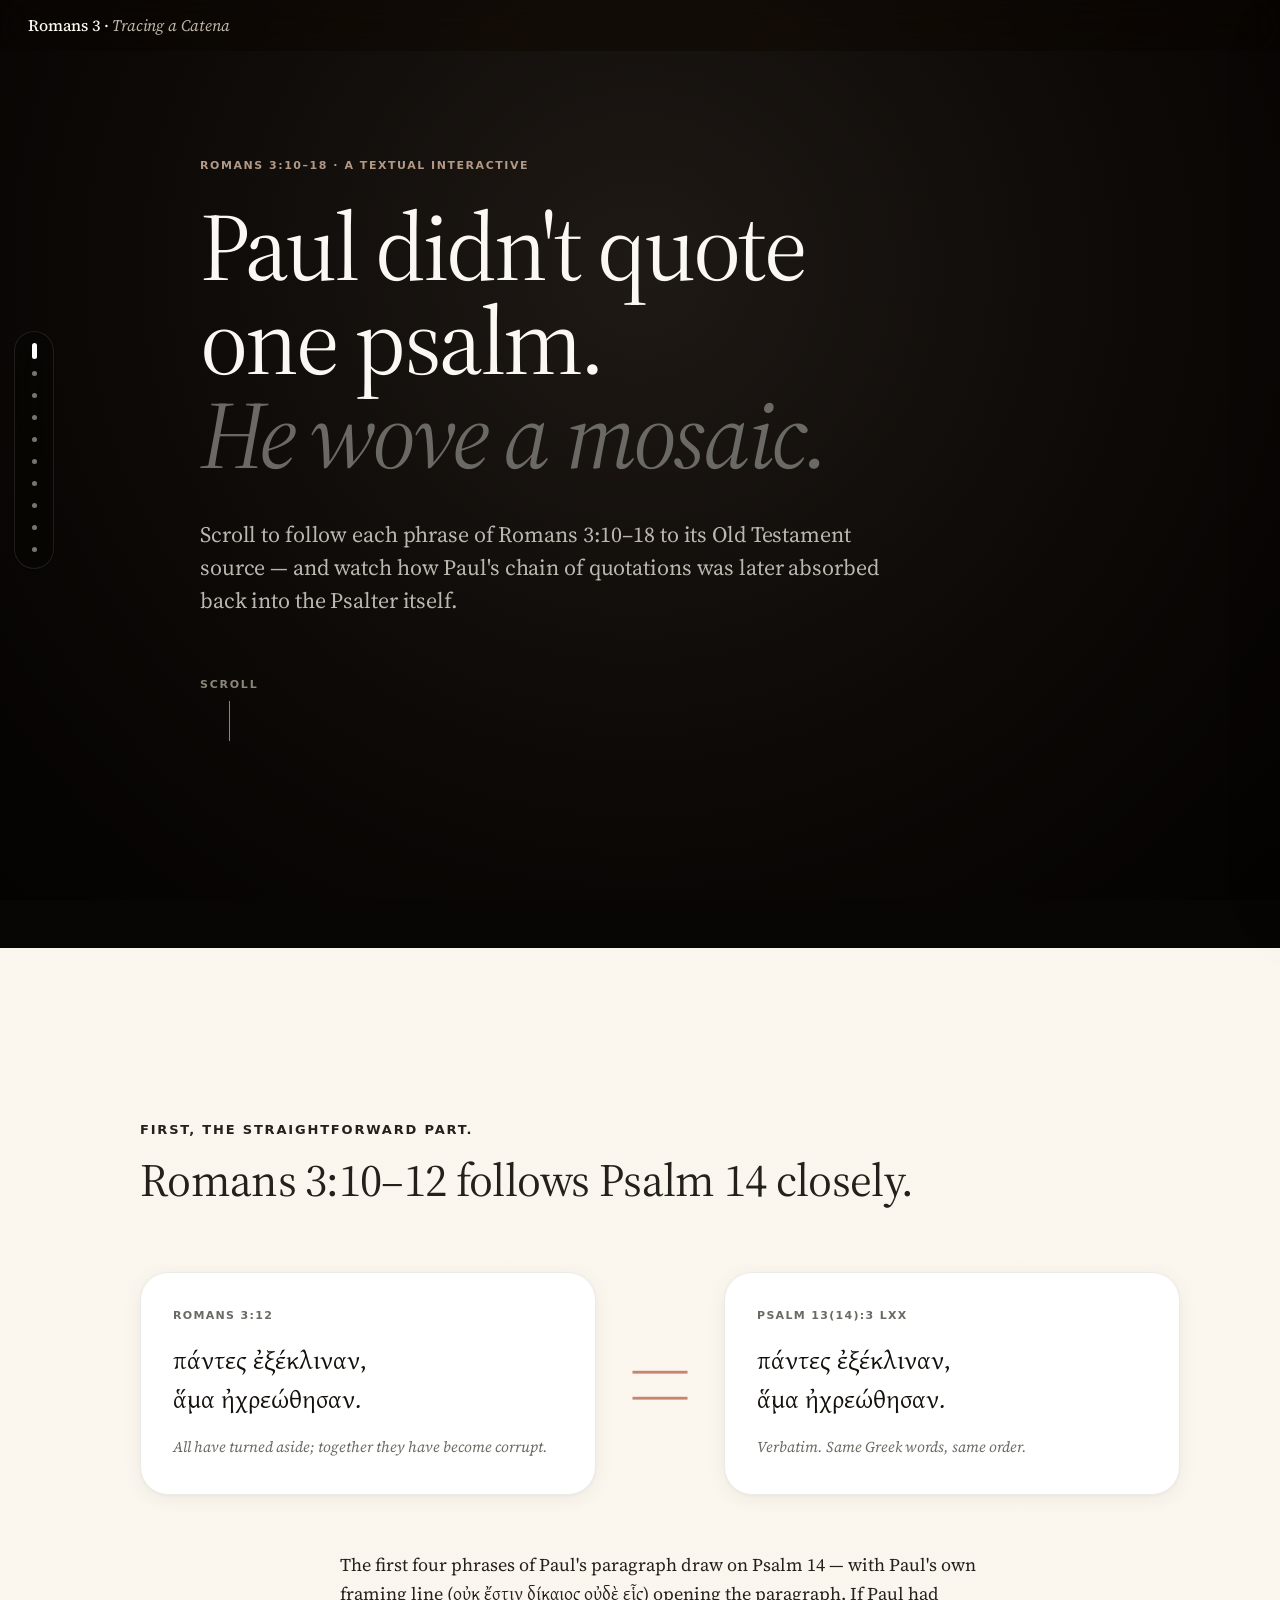
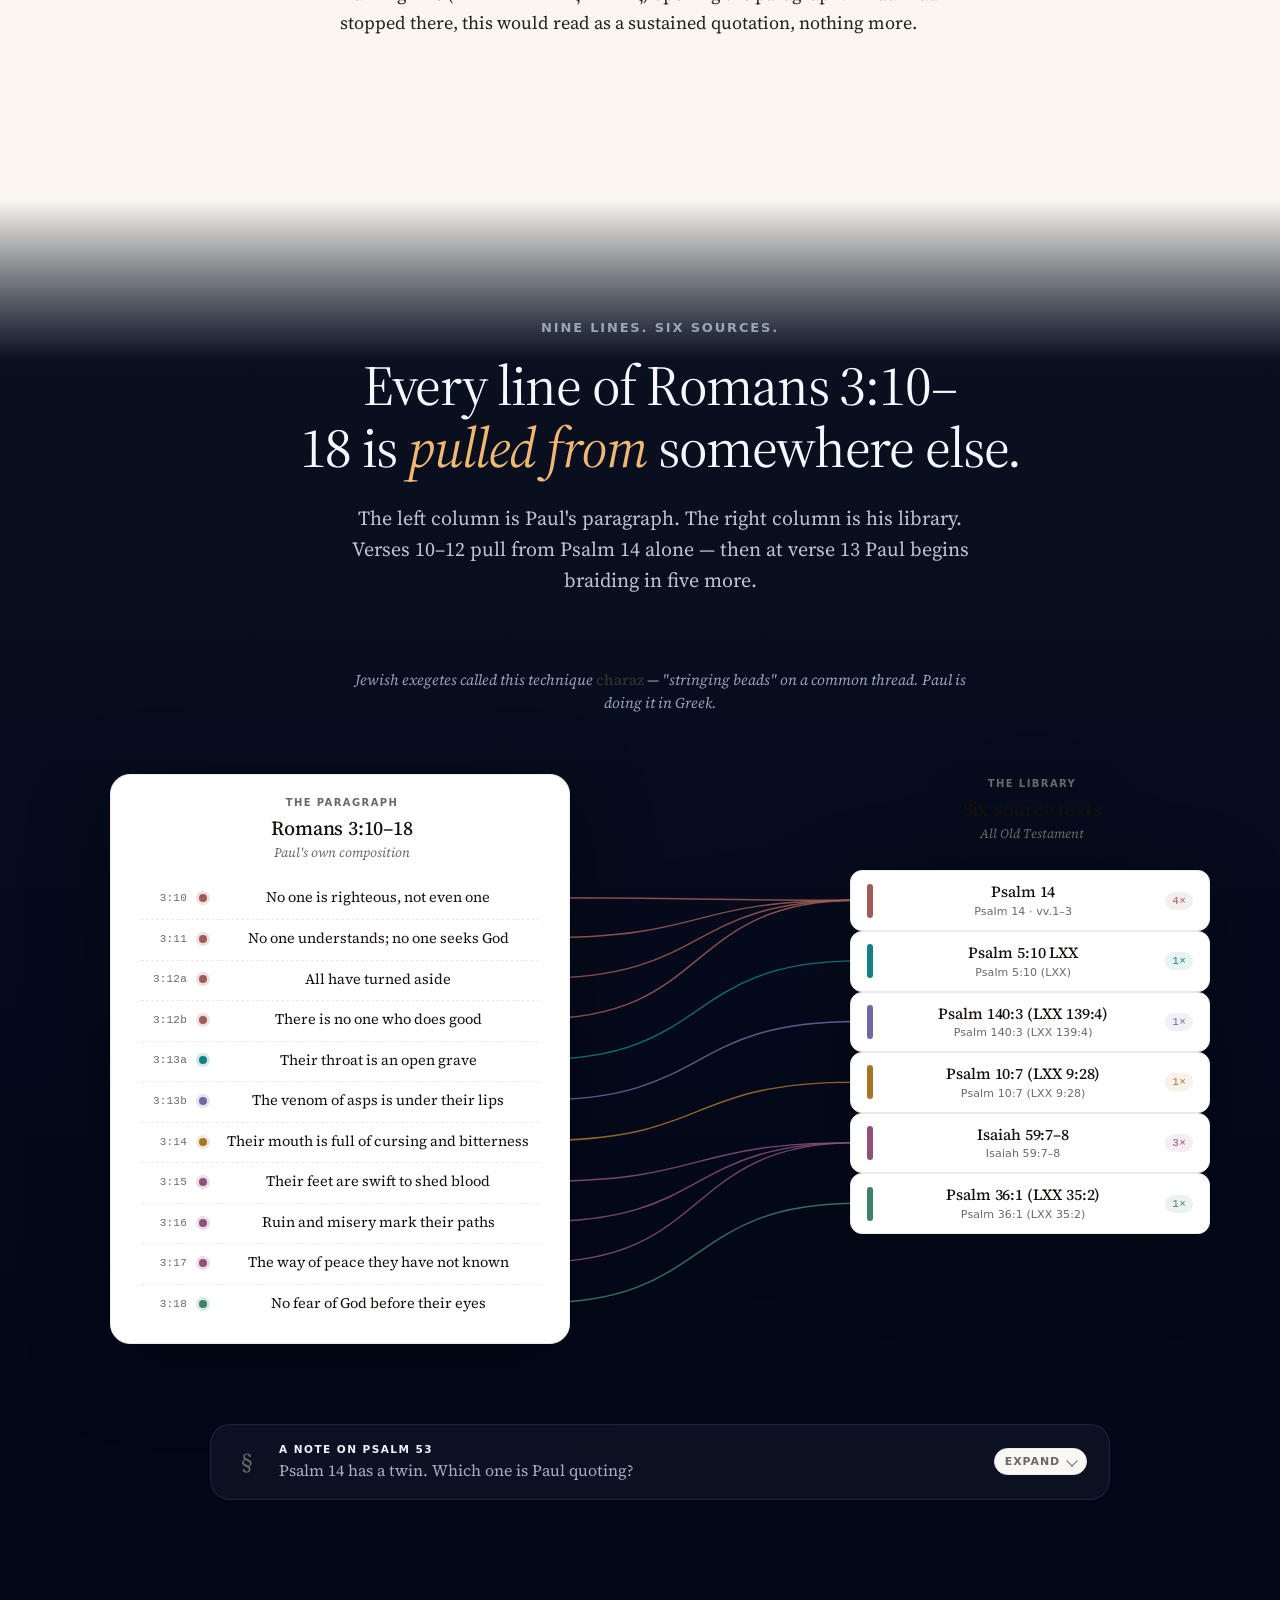
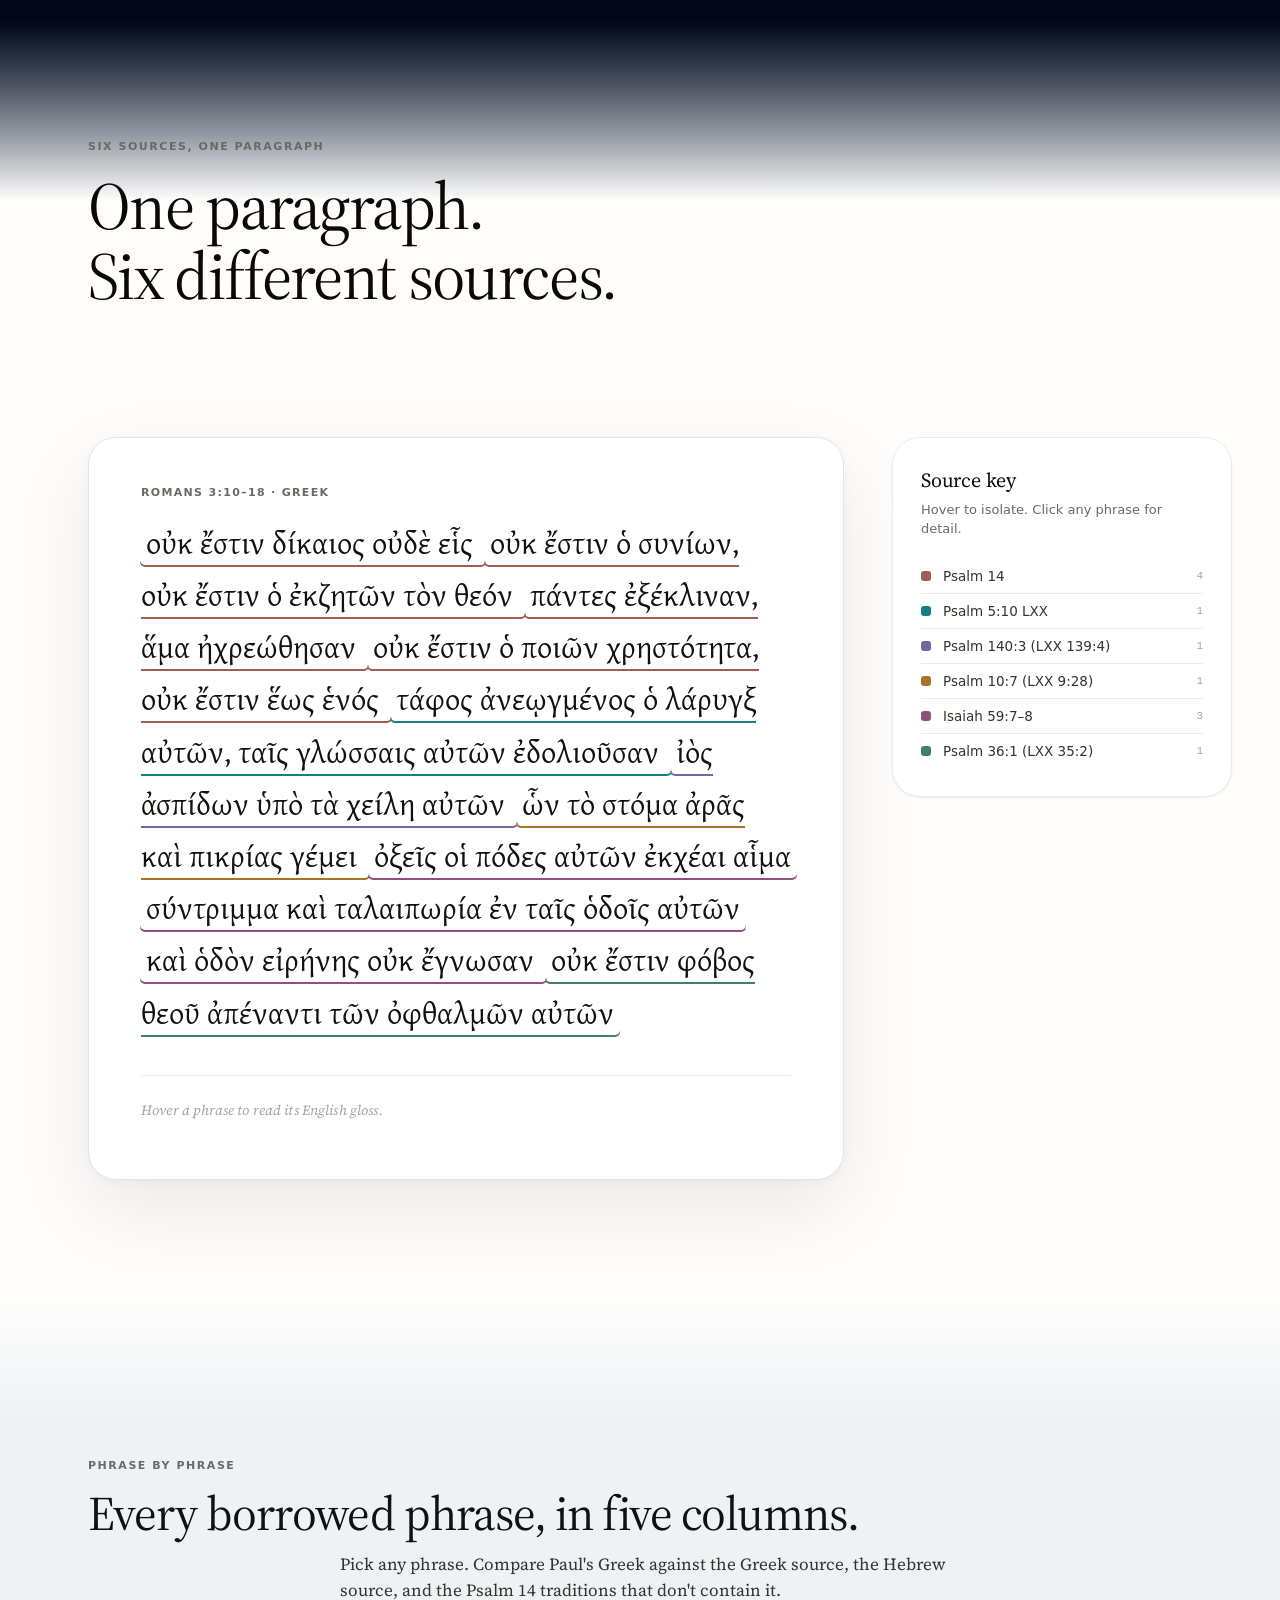
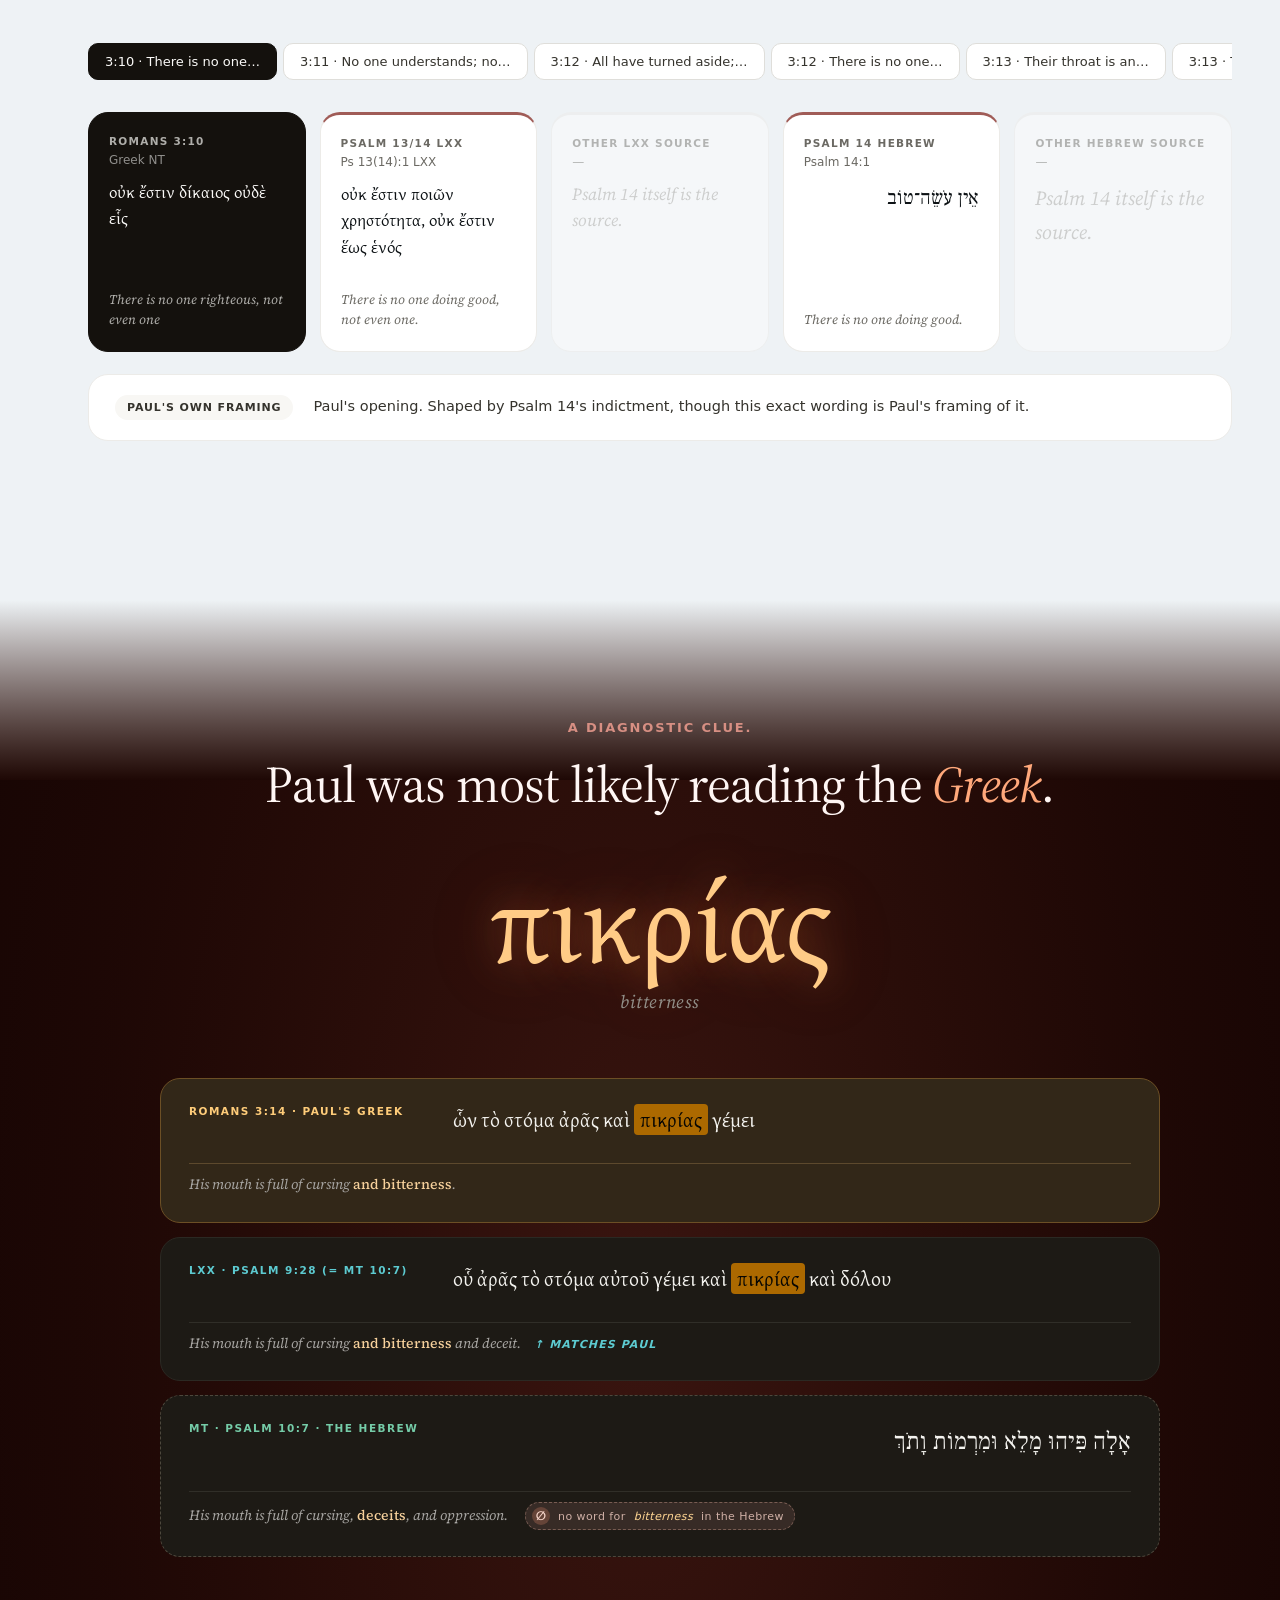
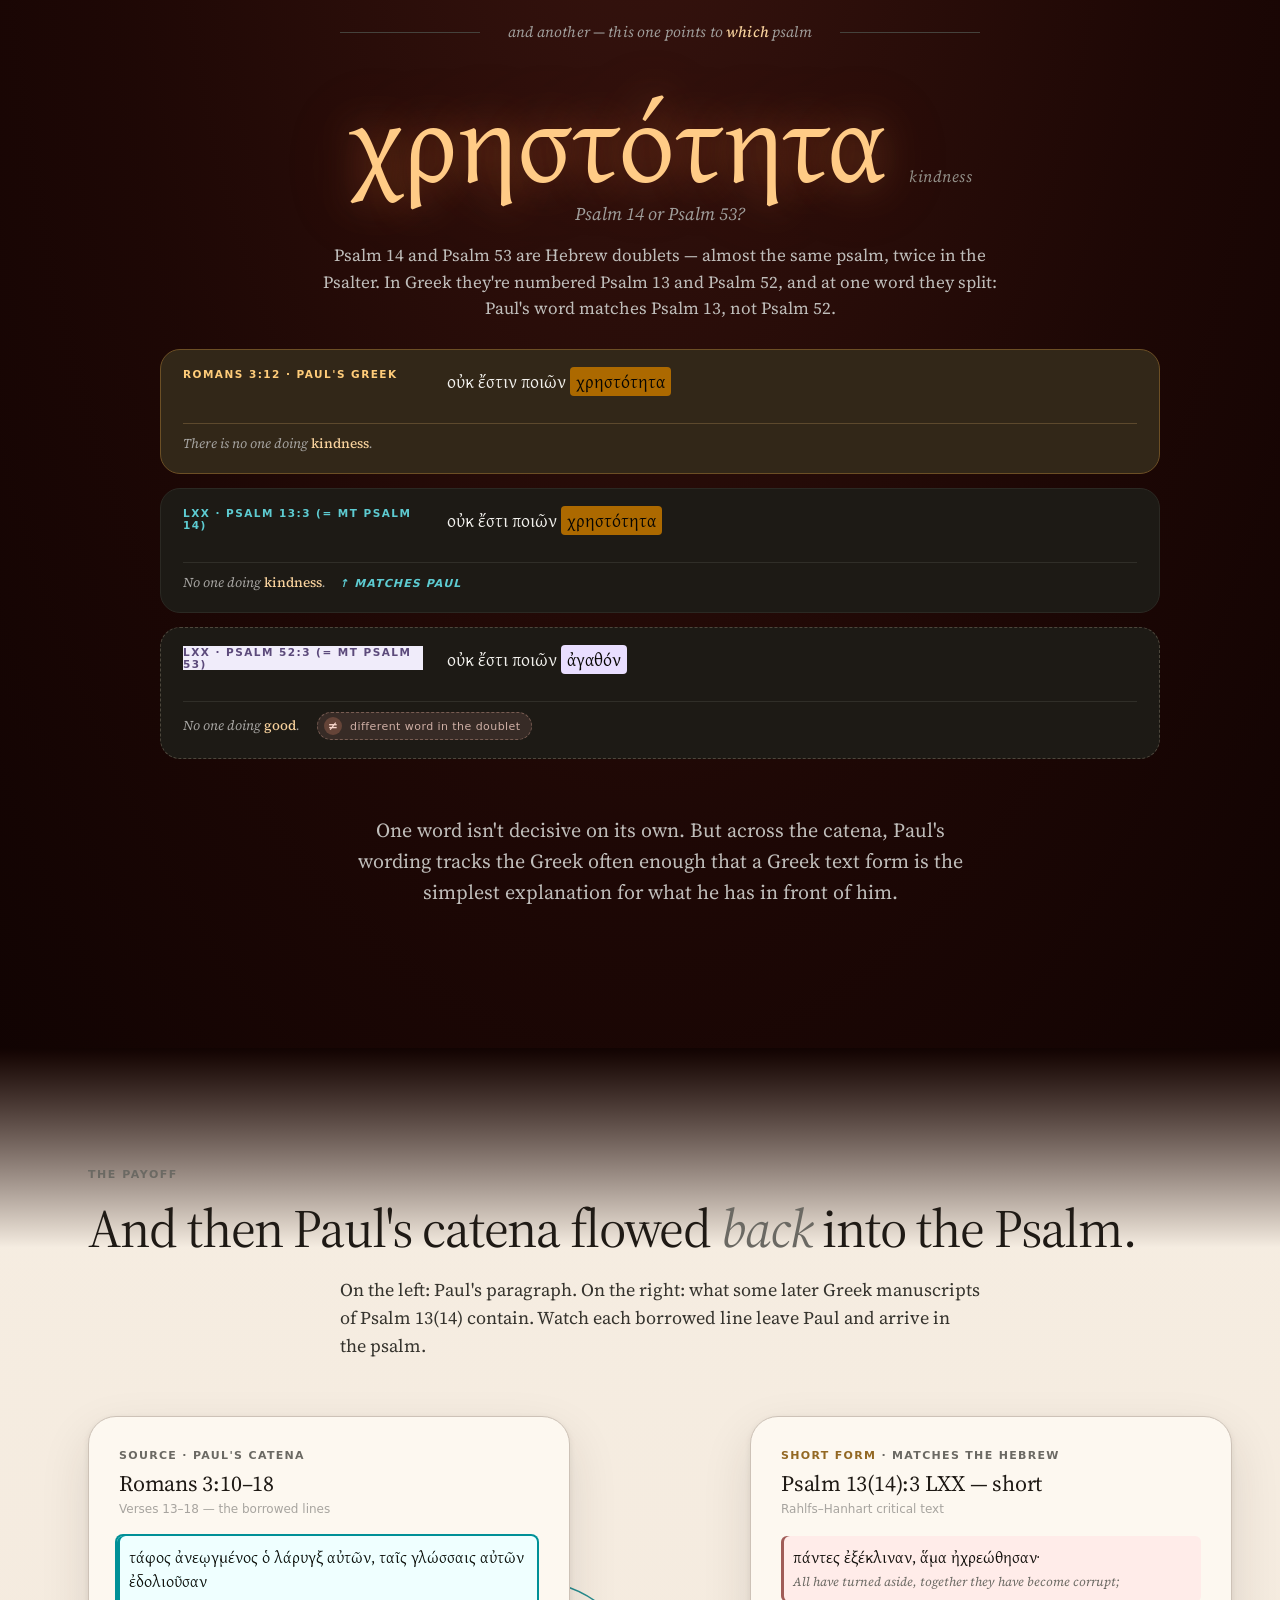
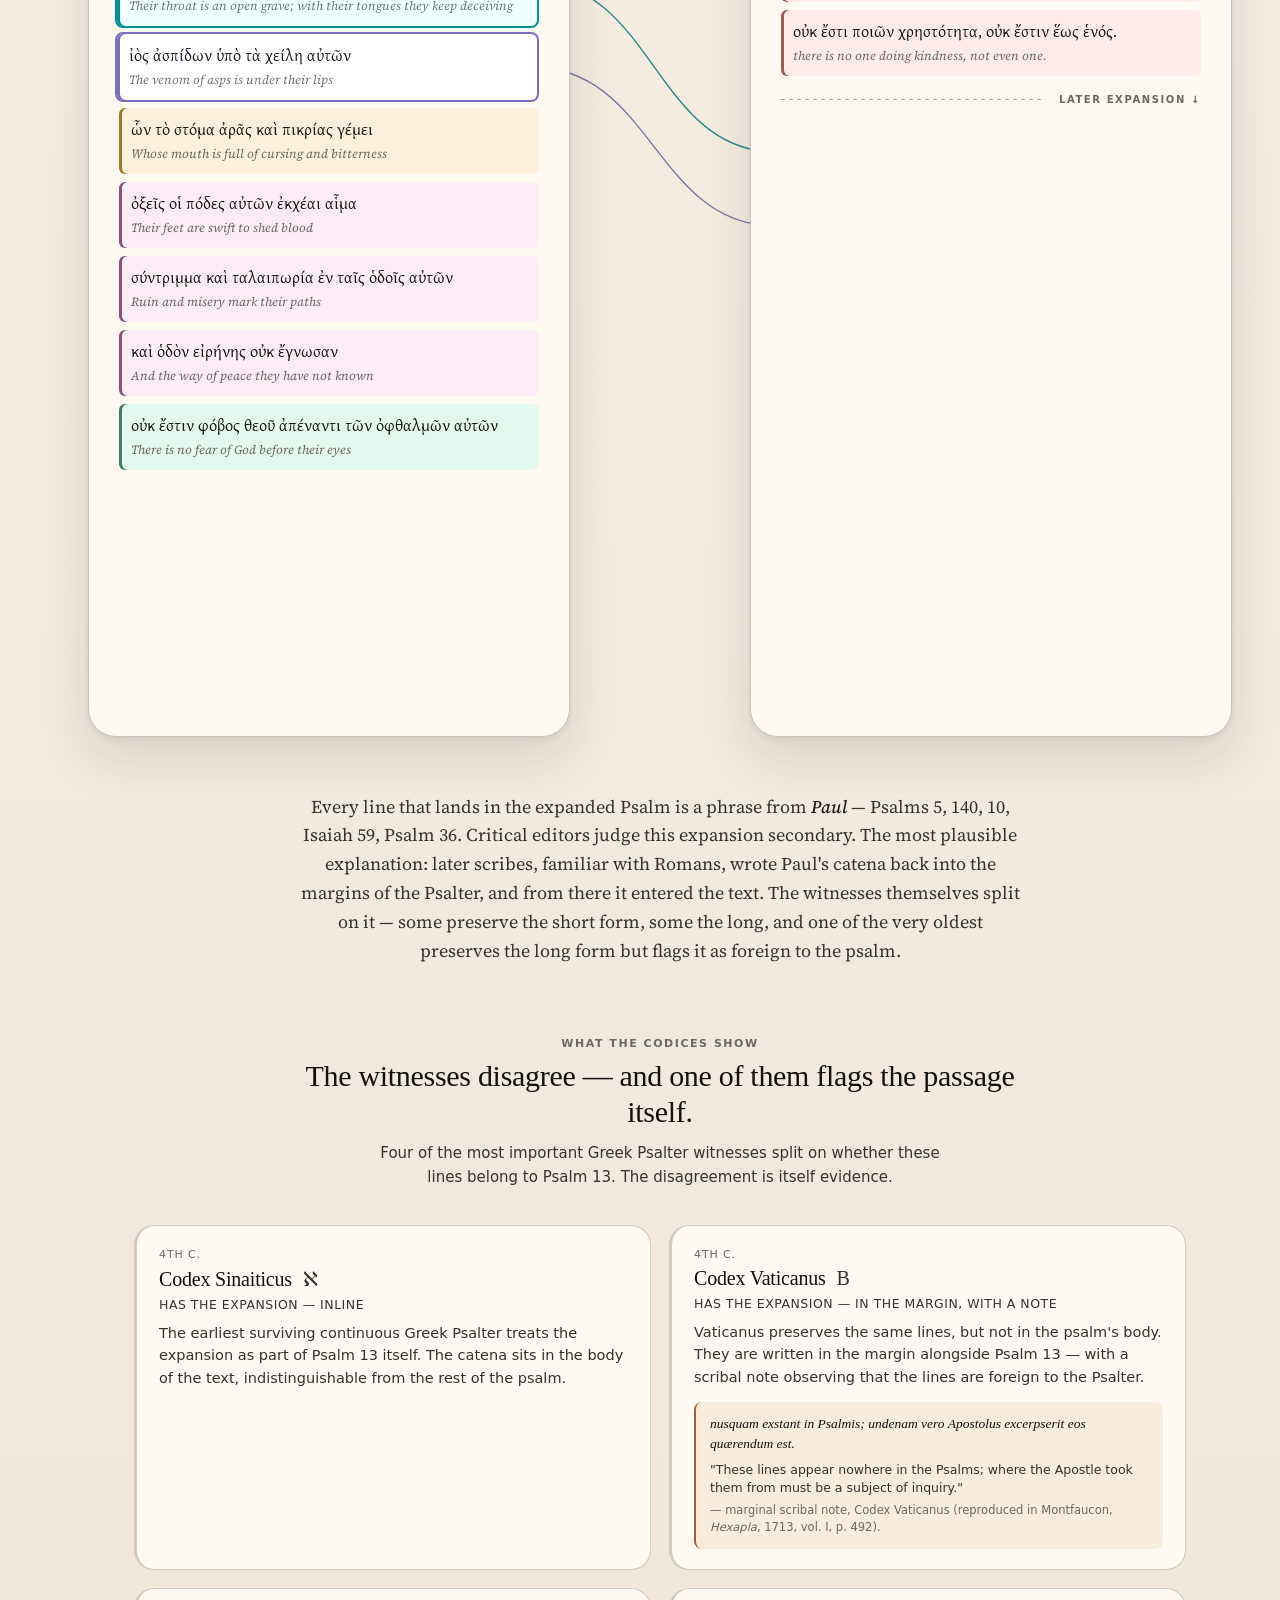
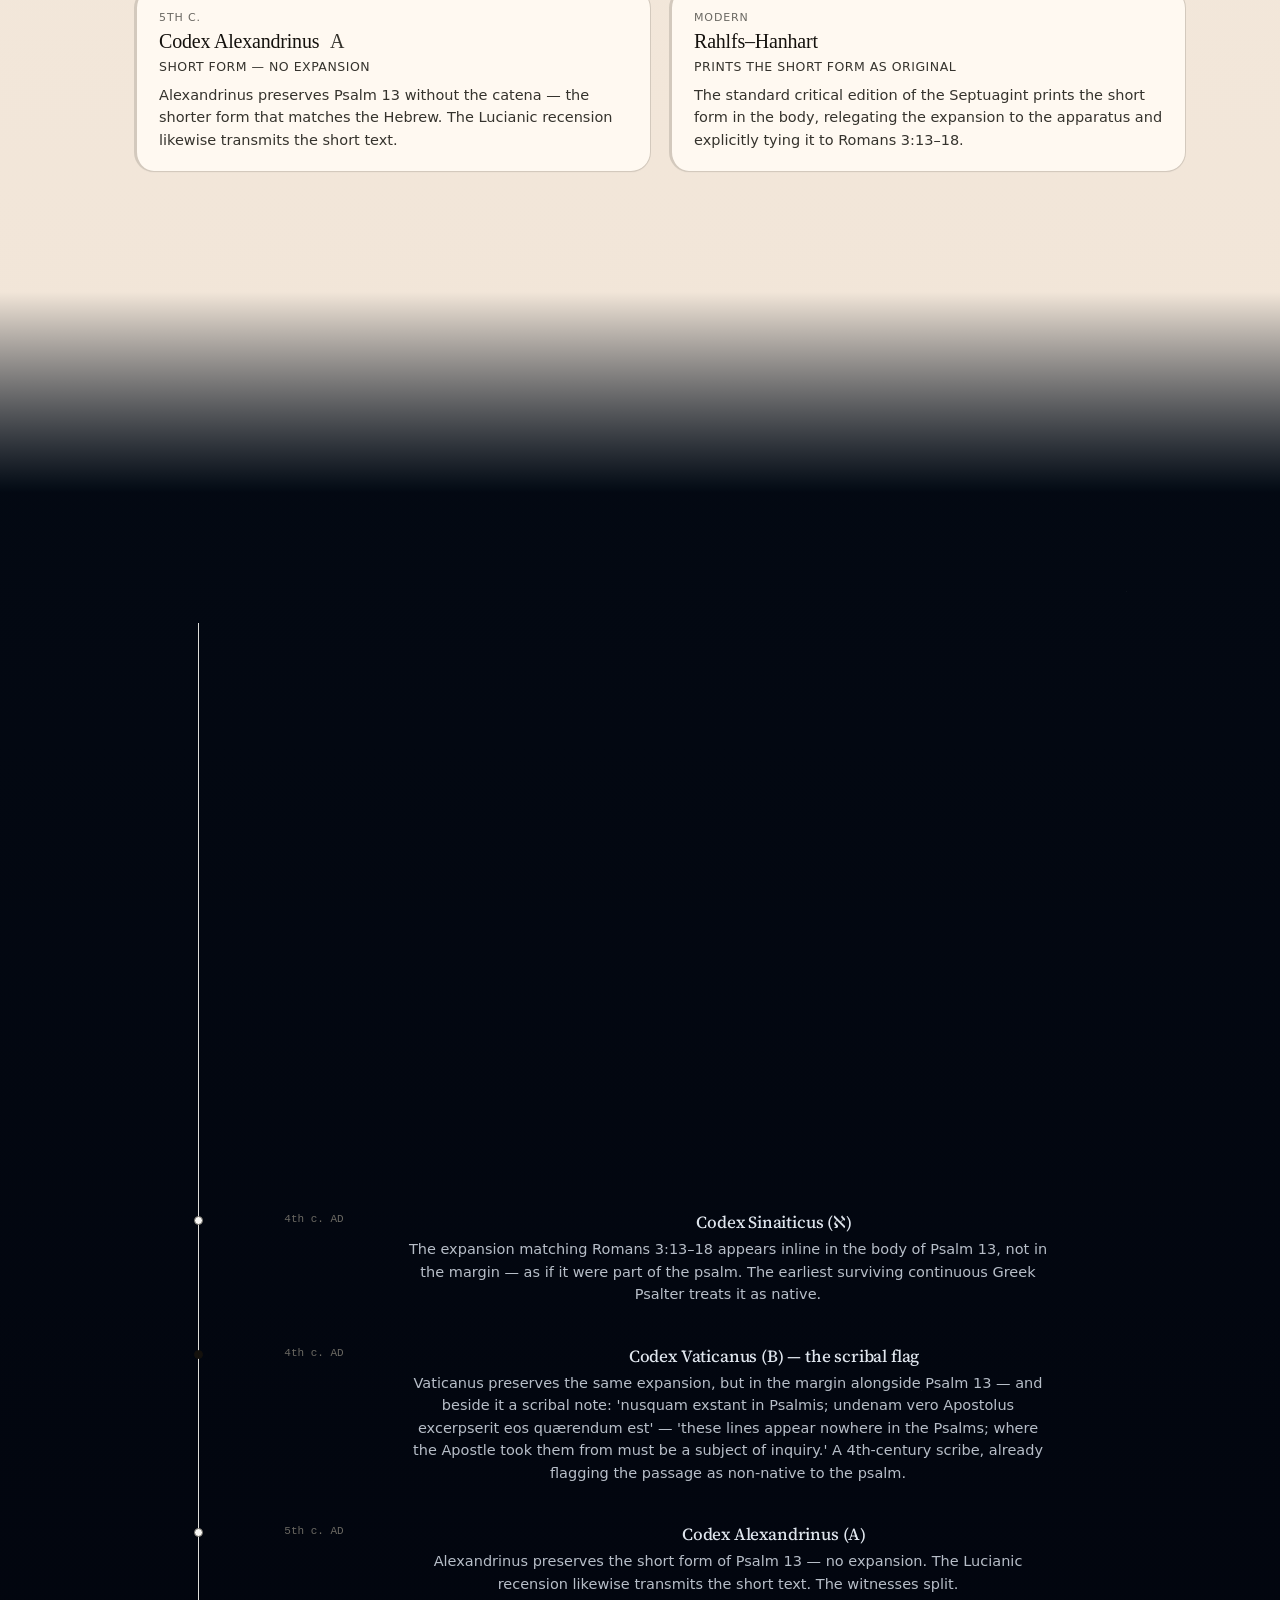
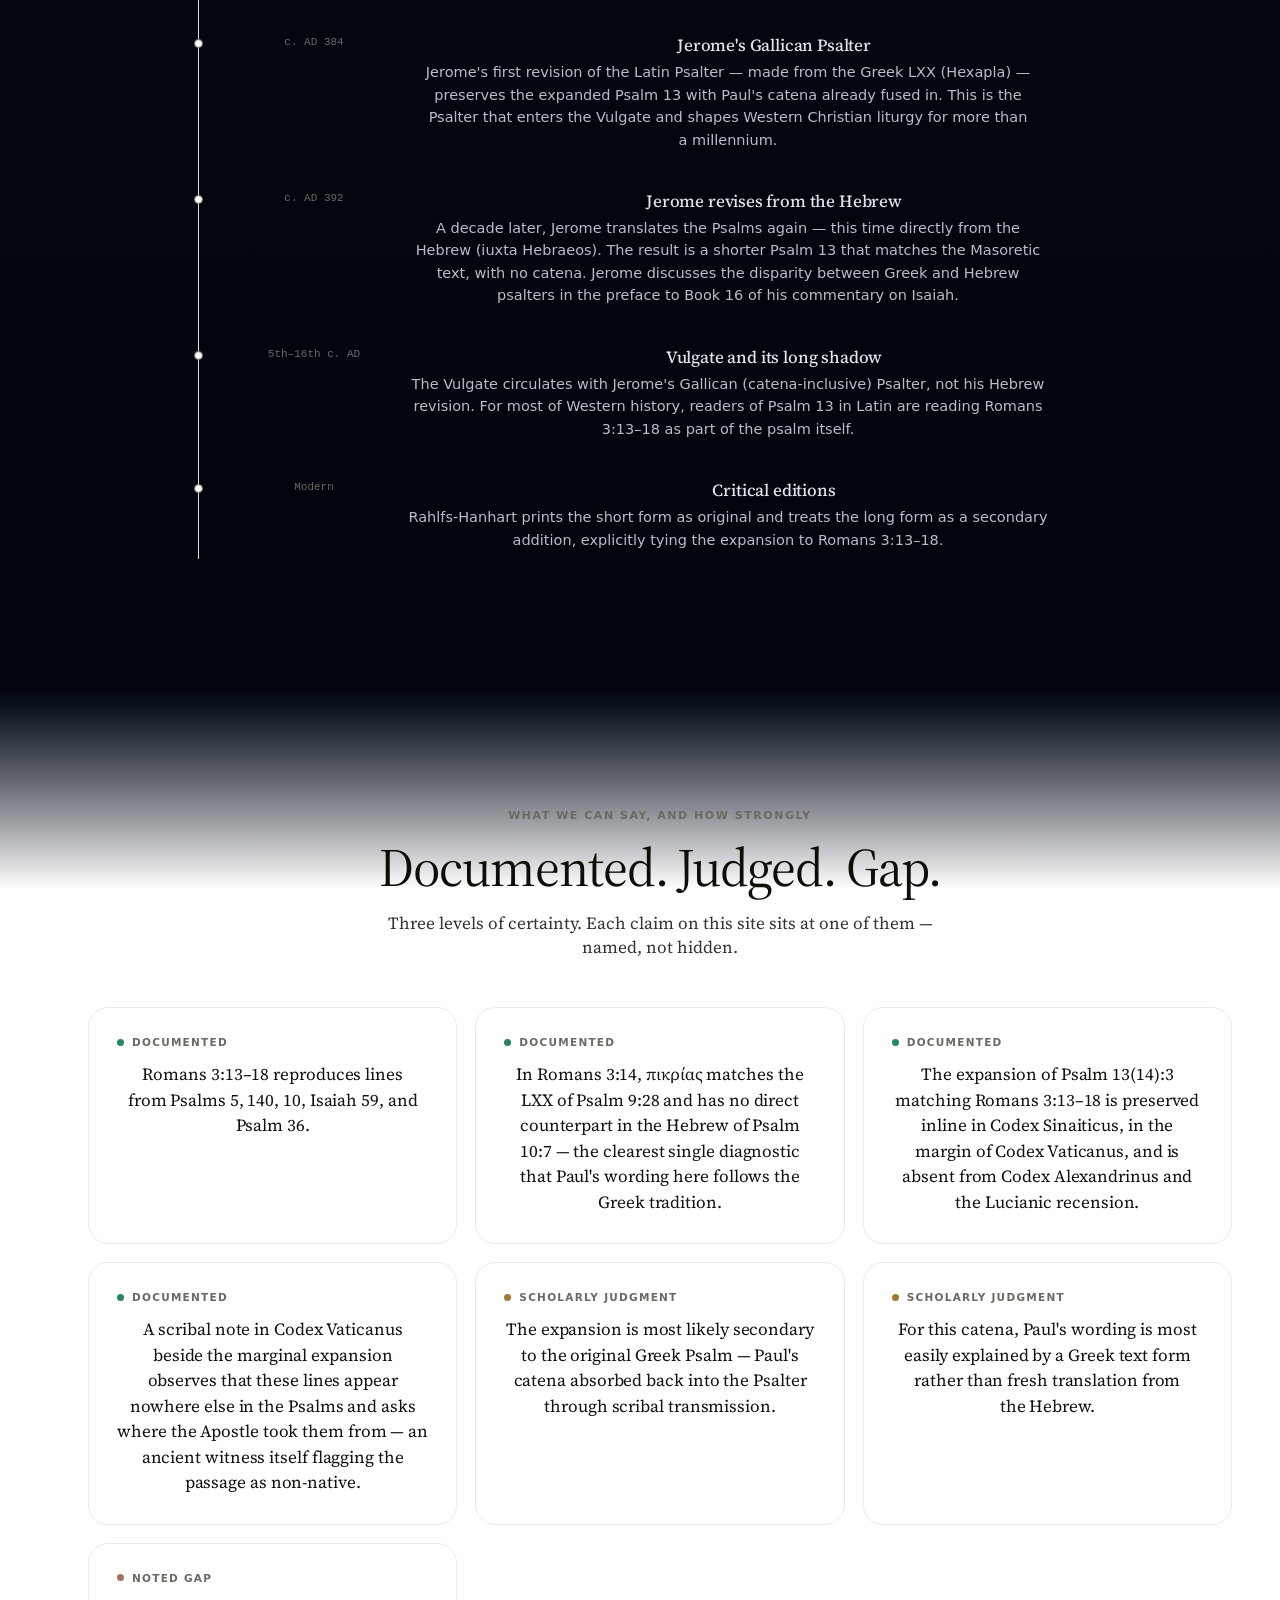
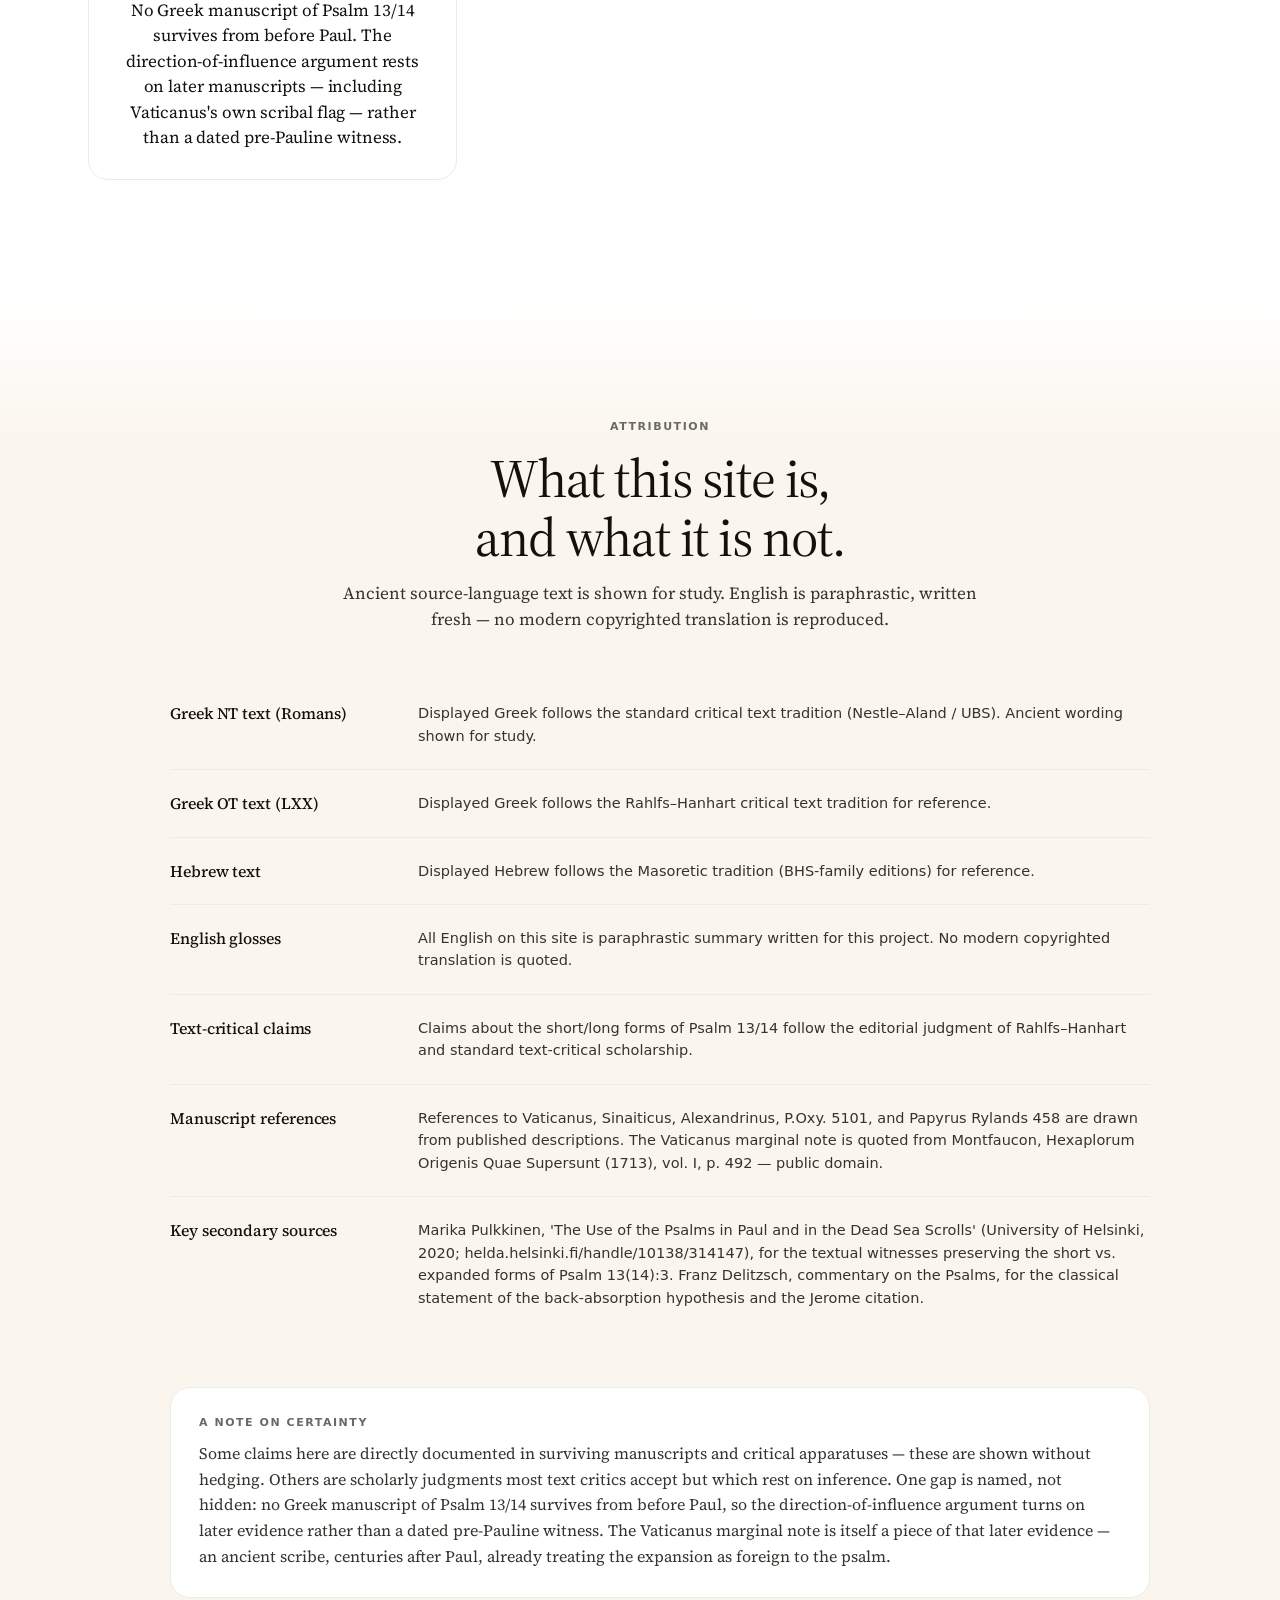
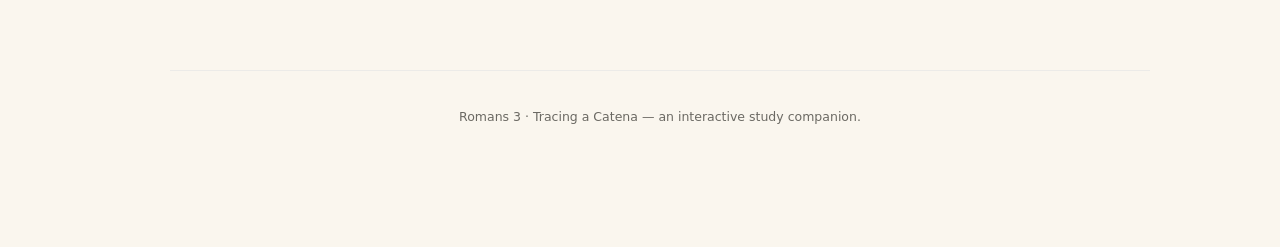
==== commit b5be02c4: "Correct codex attributions; rework Ps 14 vs 53 comparison - Expansion is inline in Codex Sinaiticus," ====
--- a/index.html
+++ b/index.html
@@ -8,16 +8,13 @@
 <link rel="preconnect" href="https://fonts.gstatic.com" crossorigin>
 <link href="https://fonts.googleapis.com/css2?family=Source+Serif+4:ital,opsz,wght@0,8..60,300;0,8..60,400;0,8..60,500;0,8..60,600;1,8..60,400&family=Gentium+Plus:ital,wght@0,400;0,700;1,400&family=Frank+Ruhl+Libre:wght@300;400;500;600&display=swap" rel="stylesheet">
 <link rel="stylesheet" href="styles.css">
+<link rel="stylesheet" href="chapter-palettes.css">
 </head>
 <body>
 
 <nav class="topnav">
   <div class="topnav-inner">
     <div class="brand">Romans 3 · <em>Tracing a Catena</em></div>
-    <div class="mode-switch">
-      <span>Depth</span>
-      <button class="switch" id="depth-switch" aria-label="Toggle depth mode"></button>
-    </div>
   </div>
   <div class="scroll-progress" id="scroll-progress"></div>
 </nav>
@@ -49,8 +46,8 @@
 <!-- ═══════════════ CHAPTER 2 — THE FIRST CLAIM ═══════════════ -->
 <section class="chapter chapter-claim" data-nav="The psalm" data-ch="2">
   <div class="claim-stage">
-    <div class="claim-kicker reveal">First, the easy part.</div>
-    <div class="claim-lede reveal">Romans 3:10–12 really is Psalm 14.</div>
+    <div class="claim-kicker reveal">First, the straightforward part.</div>
+    <div class="claim-lede reveal">Romans 3:10–12 follows Psalm 14 closely.</div>
     <div class="claim-pair">
       <div class="claim-col reveal" data-delay="100">
         <div class="col-head">Romans 3:12</div>
@@ -64,7 +61,7 @@
         <div class="col-en">Verbatim. Same Greek words, same order.</div>
       </div>
     </div>
-    <p class="claim-tail reveal">The first four phrases of Paul's paragraph walk verse by verse through Psalm 14. If Paul had stopped there, this would be a quotation, nothing more.</p>
+    <p class="claim-tail reveal">The first four phrases of Paul's paragraph draw on Psalm 14 — with Paul's own framing line (<span class="greek">οὐκ ἔστιν δίκαιος οὐδὲ εἷς</span>) opening the paragraph. If Paul had stopped there, this would read as a sustained quotation, nothing more.</p>
   </div>
 </section>
 
@@ -97,7 +94,7 @@
 
       <div class="ha-content">
         <p class="ha-lede">
-          Psalm 14 and Psalm 53 are Hebrew twins — almost the same psalm, copied twice into the Psalter. Psalm 53 sits in what scholars call the <em>Elohistic Psalter</em> and swaps the divine name <em>YHWH</em> for the more generic <em>Elohim</em>, with a reworked judgment line about God scattering the bones of the besieger. They look nearly identical in the verses Paul quotes — so <em>which one</em> is he on? The answer turns out to be hiding in a single word: <a href="#tell-greek-2" class="ha-link" id="ha-to-tell">χρηστότητα</a>.
+          Psalm 14 and Psalm 53 are a doublet — nearly the same psalm preserved twice in the Hebrew Psalter. Psalm 14 sits in Book I; Psalm 53 sits in the <em>Elohistic Psalter</em> (Pss 42–83), which tends to prefer the divine name <em>Elohim</em> over <em>YHWH</em>. Both open identically, so the divine-name difference doesn't appear in verse 1 — it shows up later, and the psalms end differently too. Two fingerprints point to <em>Psalm 14</em> as the one Paul has in hand: the Greek word he uses, <a href="#tell-greek-2" class="ha-link" id="ha-to-tell">χρηστότητα</a>, and the expanded text tradition that later absorbs his catena.
         </p>
 
         <div class="ha-compare">
@@ -106,58 +103,71 @@
           <div class="ha-col ha-col-head"><div class="ha-ps-title">Psalm 14</div><div class="ha-ps-sub">MT numbering · "YHWH" psalm</div></div>
           <div class="ha-col ha-col-head"><div class="ha-ps-title">Psalm 53</div><div class="ha-ps-sub">MT numbering · "Elohim" psalm</div></div>
 
-          <!-- Hebrew row -->
-          <div class="ha-rowlabel"><span class="ha-lang">Hebrew</span><span class="ha-lang-note">Masoretic Text</span></div>
-          <div class="ha-col ha-textcol">
-            <div class="ha-src-ref">Psalm 14:1</div>
-            <div class="ha-text hebrew">אָמַר נָבָל בְּלִבּוֹ אֵין <mark class="ha-hl ha-hl-name">אֱלֹהִים</mark></div>
-            <div class="ha-en">The fool says in his heart, "There is no <em>God</em>."</div>
-            <div class="ha-text hebrew">הִשְׁחִיתוּ הִתְעִיבוּ עֲלִילָה אֵין עֹשֵׂה־טוֹב</div>
-            <div class="ha-en">They act corruptly, their deeds are vile — no one does good.</div>
-          </div>
-          <div class="ha-col ha-textcol">
-            <div class="ha-src-ref">Psalm 53:2</div>
-            <div class="ha-text hebrew">אָמַר נָבָל בְּלִבּוֹ אֵין <mark class="ha-hl ha-hl-name">אֱלֹהִים</mark></div>
-            <div class="ha-en">The fool says in his heart, "There is no <em>God</em>."</div>
-            <div class="ha-text hebrew">הִשְׁחִיתוּ וְהִתְעִיבוּ <mark class="ha-hl ha-hl-swap">עָוֶל</mark> אֵין עֹשֵׂה־טוֹב</div>
-            <div class="ha-en">They act corruptly, their <em>injustice</em> is vile — no one does good. <span class="ha-diff">↑ different word</span></div>
-          </div>
-
-          <!-- Greek row -->
-          <div class="ha-rowlabel"><span class="ha-lang">Greek</span><span class="ha-lang-note">Septuagint (LXX)</span></div>
-          <div class="ha-col ha-textcol">
-            <div class="ha-src-ref">LXX Psalm 13:1</div>
-            <div class="ha-text greek">εἶπεν ἄφρων ἐν καρδίᾳ αὐτοῦ Οὐκ ἔστι θεός· διέφθειραν καὶ ἐβδελύχθησαν ἐν ἐπιτηδεύμασιν, οὐκ ἔστι ποιῶν <mark class="ha-hl ha-hl-key">χρηστότητα</mark></div>
-            <div class="ha-en">There is no God… they are corrupt, their deeds are abominable, no one is doing <em>kindness</em>.</div>
-            <div class="ha-arrow">↑ this is Paul's word</div>
-          </div>
-          <div class="ha-col ha-textcol">
-            <div class="ha-src-ref">LXX Psalm 52:2</div>
-            <div class="ha-text greek">εἶπεν ἄφρων ἐν καρδίᾳ αὐτοῦ Οὐκ ἔστι θεός· διεφθάρησαν καὶ ἐβδελύχθησαν ἐν ἀνομίαις, οὐκ ἔστι ποιῶν <mark class="ha-hl ha-hl-swap">ἀγαθόν</mark></div>
-            <div class="ha-en">There is no God… they are corrupt, their deeds are abominable <em>in lawlessness</em>, no one is doing <em>good</em>.</div>
-            <div class="ha-arrow ha-arrow-neg">≠ different word in the twin</div>
-          </div>
-
-          <!-- Key difference row -->
-          <div class="ha-rowlabel"><span class="ha-lang">What differs</span></div>
+          <!-- Divine-name row -->
+          <div class="ha-rowlabel"><span class="ha-lang">Divine name</span><span class="ha-lang-note">Where the psalms diverge on what to call God</span></div>
+          <div class="ha-col ha-textcol">
+            <div class="ha-src-ref">Psalm 14:4</div>
+            <div class="ha-text hebrew">…וְאֶת־<mark class="ha-hl ha-hl-name">יְהוָה</mark> לֹא קָרָאוּ</div>
+            <div class="ha-en">…and they have not called on <em>YHWH</em>.</div>
+            <div class="ha-src-ref">Psalm 14:7</div>
+            <div class="ha-text hebrew">בְּשׁוּב <mark class="ha-hl ha-hl-name">יְהוָה</mark> שְׁבוּת עַמּוֹ</div>
+            <div class="ha-en">When <em>YHWH</em> restores his people…</div>
+          </div>
+          <div class="ha-col ha-textcol">
+            <div class="ha-src-ref">Psalm 53:5</div>
+            <div class="ha-text hebrew">…וְ<mark class="ha-hl ha-hl-swap">אֱלֹהִים</mark> לֹא קָרָאוּ</div>
+            <div class="ha-en">…and they have not called on <em>Elohim</em>. <span class="ha-diff">↑ YHWH → Elohim</span></div>
+            <div class="ha-src-ref">Psalm 53:7</div>
+            <div class="ha-text hebrew">בְּשׁוּב <mark class="ha-hl ha-hl-swap">אֱלֹהִים</mark> שְׁבוּת עַמּוֹ</div>
+            <div class="ha-en">When <em>Elohim</em> restores his people…</div>
+          </div>
+
+          <!-- Structural divergence row -->
+          <div class="ha-rowlabel"><span class="ha-lang">Structural</span><span class="ha-lang-note">Where content diverges, not just wording</span></div>
+          <div class="ha-col ha-textcol">
+            <div class="ha-src-ref">Psalm 14:5</div>
+            <div class="ha-text hebrew">שָׁם פָּחֲדוּ פָחַד</div>
+            <div class="ha-en">There they are in great fear — where there was no fear.</div>
+          </div>
+          <div class="ha-col ha-textcol">
+            <div class="ha-src-ref">Psalm 53:6</div>
+            <div class="ha-text hebrew"><mark class="ha-hl ha-hl-swap">אֱלֹהִים פִּזַּר עַצְמוֹת חֹנָךְ</mark></div>
+            <div class="ha-en"><em>Elohim scatters the bones of the one who encamps against you.</em> <span class="ha-diff">↑ a reworked judgment line</span></div>
+          </div>
+
+          <!-- Greek row — word-level fingerprint -->
+          <div class="ha-rowlabel"><span class="ha-lang">Paul's word</span><span class="ha-lang-note">Septuagint (LXX)</span></div>
+          <div class="ha-col ha-textcol">
+            <div class="ha-src-ref">LXX Psalm 13:3</div>
+            <div class="ha-text greek">…οὐκ ἔστι ποιῶν <mark class="ha-hl ha-hl-key">χρηστότητα</mark></div>
+            <div class="ha-en">…no one is doing <em>kindness</em>.</div>
+            <div class="ha-arrow">↑ this is Paul's word (Rom 3:12)</div>
+          </div>
+          <div class="ha-col ha-textcol">
+            <div class="ha-src-ref">LXX Psalm 52:4</div>
+            <div class="ha-text greek">…οὐκ ἔστι ποιῶν <mark class="ha-hl ha-hl-swap">ἀγαθόν</mark></div>
+            <div class="ha-en">…no one is doing <em>good</em>.</div>
+            <div class="ha-arrow ha-arrow-neg">≠ different Greek word in the doublet</div>
+          </div>
+
+          <!-- Manuscript history row -->
+          <div class="ha-rowlabel"><span class="ha-lang">Manuscript history</span><span class="ha-lang-note">Which psalm later scribes attached Paul's catena to</span></div>
           <div class="ha-col ha-diffcell">
             <ul>
-              <li><strong>YHWH</strong> is used throughout the surrounding psalms.</li>
-              <li>Verse 5 reads: "they are in great fear where no fear was."</li>
-              <li>The LXX verse 3 was later <em>expanded</em> to include Paul's full catena.</li>
+              <li>The Greek text of Psalm 13 (= MT 14) was later <em>expanded</em> in some witnesses to absorb Paul's full catena.</li>
+              <li>That expansion appears inline in Codex Sinaiticus and in the margin of Codex Vaticanus with a scribal note.</li>
             </ul>
           </div>
           <div class="ha-col ha-diffcell">
             <ul>
-              <li><strong>Elohim</strong> replaces YHWH — a trait of the Elohistic Psalter.</li>
-              <li>Verse 5 rewrites the judgment: God <em>scatters the bones</em> of the besieger.</li>
-              <li>The LXX of Psalm 52 was never expanded with Paul's catena.</li>
+              <li>No comparable expansion is attested, in the witnesses cited by modern editors, for Psalm 52 LXX (= MT 53).</li>
+              <li>Later scribes saw Paul's catena alongside <em>this</em> psalm, not its doublet.</li>
             </ul>
           </div>
         </div>
 
         <p class="ha-verdict">
-          <strong>Verdict:</strong> Paul is on <em>Psalm 14</em> (LXX 13). χρηστότητα is the LXX 13 reading; the LXX 52 doublet has ἀγαθόν instead. And the secondary expansion in Psalm 13 LXX — the one that absorbs Paul's catena back into the psalm — appears only in the Psalm 14 branch, never in its twin.
+          <strong>Taken together:</strong> the divine-name pattern, the reworked judgment line, the Greek word Paul uses, and which Greek psalm the catena attaches to in later manuscripts all point the same direction. Paul is most likely drawing on <em>Psalm 14</em> (LXX 13), not its doublet. No single thread is decisive on its own; together they make a strong case.
         </p>
       </div>
     </details>
@@ -188,11 +198,11 @@
   </div>
 </section>
 
-<!-- ═══════════════ CHAPTER 5 — ALIGNMENT (DEPTH) ═══════════════ -->
-<section class="chapter chapter-align depth-only" data-nav="Alignment" data-ch="5">
+<!-- ═══════════════ CHAPTER 5 — ALIGNMENT ═══════════════ -->
+<section class="chapter chapter-align" data-nav="Alignment" data-ch="5">
   <div class="align-stage">
     <div class="align-head">
-      <div class="eyebrow reveal">Depth layer · Phrase by phrase</div>
+      <div class="eyebrow reveal">Phrase by phrase</div>
       <h2 class="reveal">Every borrowed phrase, in five columns.</h2>
       <p class="reveal">Pick any phrase. Compare Paul's Greek against the Greek source, the Hebrew source, and the Psalm 14 traditions that don't contain it.</p>
     </div>
@@ -247,7 +257,7 @@
     </div>
 
     <div class="tell-divider reveal" data-delay="500">
-      <span class="tell-divider-lbl">and another — this one decides <em>which</em> psalm</span>
+      <span class="tell-divider-lbl">and another — this one points to <em>which</em> psalm</span>
     </div>
 
     <div class="tell-sub reveal" data-delay="600">
@@ -285,7 +295,7 @@
     </div>
 
     <p class="tell-tail reveal">
-      One word isn't proof. But across the catena, Paul's wording tracks the Greek often enough that a Greek text form is the simplest explanation.
+      One word isn't decisive on its own. But across the catena, Paul's wording tracks the Greek often enough that a Greek text form is the simplest explanation for what he has in front of him.
     </p>
   </div>
 </section>
@@ -296,7 +306,7 @@
     <div class="ba-head">
       <div class="eyebrow reveal">The payoff</div>
       <h2 class="reveal">And then Paul's catena flowed <em>back</em> into the Psalm.</h2>
-      <p class="reveal">On the left: Paul's paragraph. On the right: what some later Greek manuscripts of Psalm 13(14) contain. Press <em>play</em> — watch each borrowed line leave Paul and arrive in the psalm.</p>
+      <p class="reveal">On the left: Paul's paragraph. On the right: what some later Greek manuscripts of Psalm 13(14) contain. Watch each borrowed line leave Paul and arrive in the psalm.</p>
     </div>
 
     <div class="ba-controls reveal" data-delay="200">
@@ -335,9 +345,51 @@
 
     <p class="ba-explain reveal">
       Every line that lands in the expanded Psalm is a phrase from <em>Paul</em> — Psalms 5, 140, 10, Isaiah 59, Psalm 36.
-      Critical editors judge this expansion secondary. The simplest explanation: later scribes, familiar with Romans,
-      wrote Paul's catena back into the margins of the Psalter, and from there it entered the text.
+      Critical editors judge this expansion secondary. The most plausible explanation: later scribes, familiar with Romans, wrote Paul's catena back into the margins of the Psalter, and from there it entered the text. The witnesses themselves split on it — some preserve the short form, some the long, and one of the very oldest preserves the long form but flags it as foreign to the psalm.
     </p>
+
+    <!-- What the codices show -->
+    <div class="codices reveal" data-delay="200">
+      <div class="codices-head">
+        <div class="eyebrow">What the codices show</div>
+        <h3>The witnesses disagree — and one of them flags the passage itself.</h3>
+        <p>Four of the most important Greek Psalter witnesses split on whether these lines belong to Psalm 13. The disagreement is itself evidence.</p>
+      </div>
+
+      <div class="codices-grid">
+        <div class="codex-card codex-has">
+          <div class="codex-era">4th c.</div>
+          <div class="codex-name">Codex Sinaiticus <span class="codex-sigil">ℵ</span></div>
+          <div class="codex-state">Has the expansion — inline</div>
+          <p class="codex-body">The earliest surviving continuous Greek Psalter treats the expansion as part of Psalm 13 itself. The catena sits in the body of the text, indistinguishable from the rest of the psalm.</p>
+        </div>
+
+        <div class="codex-card codex-margin">
+          <div class="codex-era">4th c.</div>
+          <div class="codex-name">Codex Vaticanus <span class="codex-sigil">B</span></div>
+          <div class="codex-state">Has the expansion — in the margin, with a note</div>
+          <p class="codex-body">Vaticanus preserves the same lines, but not in the psalm's body. They are written in the margin alongside Psalm 13 — with a scribal note observing that the lines are foreign to the Psalter.</p>
+          <figure class="codex-quote">
+            <blockquote lang="la">nusquam exstant in Psalmis; undenam vero Apostolus excerpserit eos quærendum est.</blockquote>
+            <figcaption>"These lines appear nowhere in the Psalms; where the Apostle took them from must be a subject of inquiry." <span class="codex-quote-attr">— marginal scribal note, Codex Vaticanus (reproduced in Montfaucon, <em>Hexapla</em>, 1713, vol. I, p. 492).</span></figcaption>
+          </figure>
+        </div>
+
+        <div class="codex-card codex-short">
+          <div class="codex-era">5th c.</div>
+          <div class="codex-name">Codex Alexandrinus <span class="codex-sigil">A</span></div>
+          <div class="codex-state">Short form — no expansion</div>
+          <p class="codex-body">Alexandrinus preserves Psalm 13 without the catena — the shorter form that matches the Hebrew. The Lucianic recension likewise transmits the short text.</p>
+        </div>
+
+        <div class="codex-card codex-short">
+          <div class="codex-era">Modern</div>
+          <div class="codex-name">Rahlfs–Hanhart</div>
+          <div class="codex-state">Prints the short form as original</div>
+          <p class="codex-body">The standard critical edition of the Septuagint prints the short form in the body, relegating the expansion to the apparatus and explicitly tying it to Romans 3:13–18.</p>
+        </div>
+      </div>
+    </div>
   </div>
 </section>
 
@@ -378,7 +430,7 @@
     <div class="src-note reveal">
       <div class="eyebrow">A note on certainty</div>
       <p>
-        Some claims here are directly documented in surviving manuscripts and critical apparatuses — these are shown without hedging. Others are scholarly judgments most text critics accept but which rest on inference. Where the argument depends on indirect inference — because no pre-Pauline Greek manuscript of Psalm 13/14 survives — that gap is named, not hidden.
+        Some claims here are directly documented in surviving manuscripts and critical apparatuses — these are shown without hedging. Others are scholarly judgments most text critics accept but which rest on inference. One gap is named, not hidden: no Greek manuscript of Psalm 13/14 survives from before Paul, so the direction-of-influence argument turns on later evidence rather than a dated pre-Pauline witness. The Vaticanus marginal note is itself a piece of that later evidence — an ancient scribe, centuries after Paul, already treating the expansion as foreign to the psalm.
       </p>
     </div>
 
--- a/styles.css
+++ b/styles.css
@@ -148,8 +148,7 @@
   display: flex; align-items: center; justify-content: center;
   position: relative;
 }
-.chapter.depth-only { display: none; }
-body.depth .chapter.depth-only { display: flex; }
+.chapter.depth-only { display: flex; }
 
 /* Reserve left space for the rail so content doesn't clip behind it */
 @media (min-width: 900px) {
@@ -1052,6 +1051,8 @@
   display: flex; justify-content: center; align-items: center; gap: 16px;
   margin-bottom: 36px;
 }
+/* Legacy Play button styles — hidden; autoplay now triggers on view */
+.ba-controls { display: none !important; }
 .ba-play {
   display: inline-flex; align-items: center; gap: 12px;
   padding: 12px 22px 12px 20px;
@@ -1204,6 +1205,119 @@
 }
 .ba-explain em { color: var(--ink); font-style: italic; font-weight: 500; }
 
+/* Codices panel — "What the codices show" */
+.codices {
+  max-width: 1100px;
+  margin: 72px auto 0;
+  padding: 0 24px;
+}
+.codices-head {
+  text-align: center;
+  max-width: 720px;
+  margin: 0 auto 36px;
+}
+.codices-head h3 {
+  font-family: var(--font-display, serif);
+  font-weight: 500;
+  font-size: clamp(22px, 2.4vw, 30px);
+  letter-spacing: -0.01em;
+  line-height: 1.2;
+  margin: 8px 0 12px;
+  color: var(--ink);
+}
+.codices-head p {
+  color: var(--ink-2);
+  font-size: 15px;
+  line-height: 1.55;
+  max-width: 560px;
+  margin: 0 auto;
+  text-wrap: pretty;
+}
+.codices-grid {
+  display: grid;
+  grid-template-columns: repeat(2, 1fr);
+  gap: 18px;
+}
+@media (max-width: 820px) { .codices-grid { grid-template-columns: 1fr; } }
+
+.codex-card {
+  position: relative;
+  background: var(--surface);
+  border-radius: var(--r-lg, 14px);
+  border: 1px solid var(--rule, oklch(0.88 0.01 80));
+  padding: 22px 22px 20px;
+  box-shadow: 0 1px 0 rgba(0,0,0,0.02);
+}
+.codex-card.codex-has    { border-left: 3px solid oklch(0.55 0.09 25); }
+.codex-card.codex-margin { border-left: 3px solid oklch(0.60 0.11 75); }
+.codex-card.codex-short  { border-left: 3px solid oklch(0.55 0.05 200); }
+
+.codex-era {
+  font-size: 11px;
+  letter-spacing: 0.08em;
+  text-transform: uppercase;
+  color: var(--ink-3, var(--ink-2));
+  margin-bottom: 6px;
+  font-variant-numeric: tabular-nums;
+}
+.codex-name {
+  font-family: var(--font-display, serif);
+  font-size: 20px;
+  font-weight: 500;
+  color: var(--ink);
+  margin-bottom: 6px;
+  letter-spacing: -0.01em;
+}
+.codex-sigil {
+  display: inline-block;
+  margin-left: 6px;
+  font-family: var(--font-greek, serif);
+  font-weight: 400;
+  color: var(--ink-2);
+}
+.codex-state {
+  font-size: 12.5px;
+  letter-spacing: 0.04em;
+  text-transform: uppercase;
+  color: var(--ink-2);
+  font-weight: 500;
+  margin-bottom: 10px;
+}
+.codex-body {
+  font-size: 14.5px;
+  line-height: 1.55;
+  color: var(--ink-2);
+  margin: 0;
+  text-wrap: pretty;
+}
+.codex-quote {
+  margin: 14px 0 0;
+  padding: 12px 14px;
+  background: oklch(0.97 0.01 80);
+  border-radius: 8px;
+  border-left: 2px solid oklch(0.60 0.11 75);
+}
+.codex-quote blockquote {
+  margin: 0 0 6px;
+  font-style: italic;
+  font-size: 13.5px;
+  line-height: 1.5;
+  color: var(--ink);
+  font-family: var(--font-display, serif);
+}
+.codex-quote figcaption {
+  font-size: 12.5px;
+  line-height: 1.5;
+  color: var(--ink-2);
+}
+.codex-quote-attr {
+  display: block;
+  margin-top: 4px;
+  font-size: 11.5px;
+  color: var(--ink-3, var(--ink-2));
+  font-style: normal;
+}
+
 /* ═══ CH8 · TIMELINE ═══ */
 .chapter-tl { background: var(--bg-2); }
 .tl-stage { max-width: 960px; width: 100%; }
--- a/chapter-palettes.css
+++ b/chapter-palettes.css
@@ -0,0 +1,347 @@
+/* =========================================================================
+   Chapter Palettes — narrative rhythm pass
+   Each chapter gets its own world: background, ink, accents, motif.
+   Loaded AFTER styles.css so these overrides win.
+   ========================================================================= */
+
+/* ---- Global chapter framing ---- */
+.chapter {
+  /* soft seam between chapters */
+  position: relative;
+  isolation: isolate;
+}
+/* Subtle curtain seam fading from previous chapter's bg into this one */
+.chapter::before {
+  content: "";
+  position: absolute; top: 0; left: 0; right: 0;
+  height: 140px;
+  background: linear-gradient(180deg, var(--seam-from, transparent) 0%, transparent 100%);
+  pointer-events: none;
+  z-index: 0;
+}
+.chapter > * { position: relative; z-index: 1; }
+
+/* =========================================================================
+   CH 1 — HERO · deep graphite. Dramatic open.
+   ========================================================================= */
+.chapter-hero {
+  background: radial-gradient(ellipse at 50% 30%, oklch(0.22 0.012 60) 0%, oklch(0.14 0.008 60) 60%, oklch(0.10 0.008 60) 100%);
+  color: oklch(0.96 0.008 85);
+  --seam-from: transparent;
+}
+.chapter-hero .eyebrow { color: oklch(0.70 0.04 60); }
+.chapter-hero h1 { color: oklch(0.98 0.008 85); }
+.chapter-hero h1 .em em { color: oklch(0.85 0.09 60); font-style: italic; }
+.chapter-hero .dek { color: oklch(0.78 0.012 85); }
+.chapter-hero .scroll-hint { color: oklch(0.62 0.02 85); }
+.chapter-hero .scroll-arrow,
+.chapter-hero .scroll-arrow::before,
+.chapter-hero .scroll-arrow::after { border-color: oklch(0.62 0.02 85); background: oklch(0.62 0.02 85); }
+
+/* Starfield-ish subtle texture */
+.chapter-hero::after {
+  content: "";
+  position: absolute; inset: 0;
+  background-image:
+    radial-gradient(1px 1px at 20% 30%, oklch(1 0 0 / 0.10), transparent 50%),
+    radial-gradient(1px 1px at 80% 70%, oklch(1 0 0 / 0.06), transparent 50%),
+    radial-gradient(1px 1px at 60% 20%, oklch(1 0 0 / 0.08), transparent 50%),
+    radial-gradient(1px 1px at 30% 85%, oklch(1 0 0 / 0.05), transparent 50%),
+    radial-gradient(1px 1px at 90% 45%, oklch(1 0 0 / 0.07), transparent 50%);
+  pointer-events: none;
+  z-index: 0;
+}
+
+/* =========================================================================
+   CH 2 — CLAIM · warm cream (current). Editorial. Intimate.
+   Transition: deep graphite → cream (sharp cut with bleed).
+   ========================================================================= */
+.chapter-claim {
+  background:
+    linear-gradient(180deg, oklch(0.12 0.008 60) 0%, oklch(0.12 0.008 60) 48px, oklch(0.975 0.012 85) 48px, oklch(0.975 0.012 85) 100%);
+  color: oklch(0.18 0.01 85);
+  padding-top: 180px !important;
+}
+.chapter-claim::before { display: none; } /* own bleed handled via gradient */
+.chapter-claim .claim-kicker,
+.chapter-claim .claim-lede,
+.chapter-claim .claim-tail { color: oklch(0.25 0.01 85); }
+.chapter-claim .claim-equals {
+  font-size: clamp(72px, 10vw, 128px);
+  color: oklch(0.68 0.09 40);
+  font-family: var(--serif);
+  font-weight: 300;
+}
+
+/* =========================================================================
+   CH 3 — HINGE · midnight indigo. The thread is the hero.
+   ========================================================================= */
+.chapter-hinge {
+  background: linear-gradient(180deg, oklch(0.18 0.035 265) 0%, oklch(0.13 0.04 265) 100%);
+  color: oklch(0.94 0.01 265);
+  --seam-from: oklch(0.975 0.012 85);
+}
+.chapter-hinge::before {
+  /* seam curtain: cream → midnight */
+  background: linear-gradient(180deg, oklch(0.975 0.012 85) 0%, oklch(0.18 0.035 265) 100%);
+  height: 160px;
+}
+.chapter-hinge .hinge-kicker,
+.chapter-hinge .hinge-foot { color: oklch(0.72 0.03 265); }
+.chapter-hinge .hinge-h { color: oklch(0.98 0.01 265); }
+.chapter-hinge .hinge-h em { color: oklch(0.82 0.11 70); }
+.chapter-hinge .hinge-dek { color: oklch(0.82 0.015 265); }
+/* lift the thread above the dark bg */
+.chapter-hinge .hinge-thread {
+  filter: drop-shadow(0 20px 40px oklch(0 0 0 / 0.35));
+}
+
+/* Hinge aside — translucent plaque on dark */
+.chapter-hinge .hinge-aside {
+  background: oklch(0.22 0.035 265 / 0.6);
+  border-color: oklch(0.40 0.05 265 / 0.4);
+  color: oklch(0.92 0.01 265);
+}
+.chapter-hinge .hinge-aside summary .ha-head { color: oklch(0.96 0.01 265); }
+.chapter-hinge .hinge-aside summary .ha-teaser { color: oklch(0.75 0.03 265); }
+.chapter-hinge .hinge-aside .ha-content { color: oklch(0.88 0.015 265); }
+.chapter-hinge .hinge-aside .ha-content em { color: oklch(0.95 0.01 265); }
+.chapter-hinge .hinge-aside .ha-lede { color: oklch(0.88 0.015 265); }
+.chapter-hinge .hinge-aside .ha-verdict { color: oklch(0.95 0.01 265); }
+
+/* =========================================================================
+   CH 4 — MOSAIC · bright paper white. Editorial spread. Color pops.
+   ========================================================================= */
+.chapter-mosaic {
+  background: oklch(0.995 0.002 85);
+  color: oklch(0.16 0.01 85);
+  --seam-from: oklch(0.13 0.04 265);
+}
+.chapter-mosaic::before {
+  background: linear-gradient(180deg, oklch(0.13 0.04 265) 0%, oklch(0.995 0.002 85) 100%);
+  height: 180px;
+}
+.chapter-mosaic .mosaic-head h2 {
+  color: oklch(0.14 0.01 85);
+}
+.chapter-mosaic .mosaic {
+  background: oklch(1 0 0);
+  border: 1px solid oklch(0.92 0.005 85);
+  box-shadow: 0 30px 80px oklch(0 0 0 / 0.08), 0 2px 10px oklch(0 0 0 / 0.04);
+}
+.chapter-mosaic .mosaic-body.greek {
+  font-size: clamp(24px, 2.4vw, 34px);
+  line-height: 1.7;
+}
+
+/* =========================================================================
+   CH 5 — ALIGNMENT (depth-only) · cool pale slate. Utility mode.
+   ========================================================================= */
+.chapter-align {
+  background: oklch(0.96 0.006 235);
+  color: oklch(0.18 0.01 235);
+  --seam-from: oklch(0.995 0.002 85);
+}
+.chapter-align::before {
+  background: linear-gradient(180deg, oklch(0.995 0.002 85) 0%, oklch(0.96 0.006 235) 100%);
+  height: 120px;
+}
+
+/* =========================================================================
+   CH 6 — TELL · warm oxblood. The word glows. Forensic drama.
+   Already has its own dark styling; re-skin to warm not cool.
+   ========================================================================= */
+.chapter-tell {
+  background: radial-gradient(ellipse at 50% 35%, oklch(0.25 0.06 30) 0%, oklch(0.17 0.04 30) 60%, oklch(0.13 0.03 30) 100%);
+  color: oklch(0.94 0.015 30);
+  --seam-from: oklch(0.96 0.006 235);
+}
+.chapter-tell::before {
+  background: linear-gradient(180deg, oklch(0.96 0.006 235) 0%, oklch(0.17 0.04 30) 100%);
+  height: 180px;
+}
+.chapter-tell .tell-kicker { color: oklch(0.72 0.09 30); }
+.chapter-tell .tell-h { color: oklch(0.98 0.01 30); }
+.chapter-tell .tell-h em { color: oklch(0.82 0.13 45); }
+.chapter-tell #tell-greek,
+.chapter-tell #tell-greek-2 {
+  color: oklch(0.92 0.14 55);
+  text-shadow: 0 0 40px oklch(0.70 0.15 50 / 0.45), 0 0 80px oklch(0.60 0.13 45 / 0.28);
+}
+
+/* =========================================================================
+   CH 7 — BACK-ABSORPTION · parchment / sepia. Archival.
+   ========================================================================= */
+.chapter-ba {
+  background:
+    linear-gradient(180deg, oklch(0.95 0.018 75) 0%, oklch(0.93 0.022 70) 100%);
+  color: oklch(0.22 0.012 65);
+  --seam-from: oklch(0.13 0.03 30);
+}
+.chapter-ba::before {
+  background: linear-gradient(180deg, oklch(0.13 0.03 30) 0%, oklch(0.95 0.018 75) 100%);
+  height: 200px;
+}
+/* subtle paper grain */
+.chapter-ba::after {
+  content: "";
+  position: absolute; inset: 0;
+  background-image:
+    radial-gradient(1px 1px at 12% 18%, oklch(0.30 0.015 65 / 0.06), transparent 60%),
+    radial-gradient(1px 1px at 78% 42%, oklch(0.30 0.015 65 / 0.05), transparent 60%),
+    radial-gradient(1.5px 1.5px at 34% 78%, oklch(0.30 0.015 65 / 0.04), transparent 60%),
+    radial-gradient(1px 1px at 62% 88%, oklch(0.30 0.015 65 / 0.05), transparent 60%),
+    radial-gradient(1px 1px at 88% 22%, oklch(0.30 0.015 65 / 0.04), transparent 60%);
+  pointer-events: none;
+  opacity: 0.7;
+  z-index: 0;
+}
+.chapter-ba .ba-card {
+  background: oklch(0.98 0.012 75);
+  border-color: oklch(0.82 0.02 70);
+  box-shadow: 0 20px 50px oklch(0.25 0.02 65 / 0.12), 0 2px 6px oklch(0.25 0.02 65 / 0.08);
+}
+.chapter-ba .ba-explain em { color: oklch(0.22 0.012 65); }
+
+/* Codices panel sits inside CH 7 — dress it as tagged specimens */
+.chapter-ba .codex-card {
+  background: oklch(0.985 0.012 75);
+  border-color: oklch(0.84 0.02 70);
+}
+.chapter-ba .codex-quote {
+  background: oklch(0.95 0.025 70);
+  border-left-color: oklch(0.55 0.10 55);
+}
+
+/* =========================================================================
+   CH 8 — TIMELINE · deep midnight. Centuries laid out.
+   ========================================================================= */
+.chapter-tl {
+  background: linear-gradient(180deg, oklch(0.14 0.025 255) 0%, oklch(0.11 0.025 260) 100%);
+  color: oklch(0.92 0.012 255);
+  --seam-from: oklch(0.93 0.022 70);
+}
+.chapter-tl::before {
+  background: linear-gradient(180deg, oklch(0.93 0.022 70) 0%, oklch(0.14 0.025 255) 100%);
+  height: 200px;
+}
+.chapter-tl::after {
+  content: "";
+  position: absolute; inset: 0;
+  background-image:
+    radial-gradient(1px 1px at 15% 25%, oklch(1 0 0 / 0.09), transparent 50%),
+    radial-gradient(1px 1px at 72% 55%, oklch(1 0 0 / 0.07), transparent 50%),
+    radial-gradient(1px 1px at 45% 80%, oklch(1 0 0 / 0.06), transparent 50%),
+    radial-gradient(1px 1px at 88% 15%, oklch(1 0 0 / 0.05), transparent 50%),
+    radial-gradient(1px 1px at 25% 68%, oklch(1 0 0 / 0.07), transparent 50%);
+  pointer-events: none;
+  z-index: 0;
+}
+.chapter-tl .eyebrow { color: oklch(0.70 0.04 255); }
+.chapter-tl h2 { color: oklch(0.97 0.012 255); }
+.chapter-tl p { color: oklch(0.80 0.015 255); }
+
+/* =========================================================================
+   CH 9 — EVIDENCE · stark white. Minimal.
+   ========================================================================= */
+.chapter-claims {
+  background: oklch(1 0 0);
+  color: oklch(0.16 0.01 85);
+  --seam-from: oklch(0.11 0.025 260);
+}
+.chapter-claims::before {
+  background: linear-gradient(180deg, oklch(0.11 0.025 260) 0%, oklch(1 0 0) 100%);
+  height: 200px;
+}
+
+/* =========================================================================
+   CH 10 — SOURCES · quiet cream. Closing.
+   ========================================================================= */
+.chapter-sources {
+  background: oklch(0.975 0.012 85);
+  color: oklch(0.18 0.01 85);
+  --seam-from: oklch(1 0 0);
+}
+.chapter-sources::before {
+  background: linear-gradient(180deg, oklch(1 0 0) 0%, oklch(0.975 0.012 85) 100%);
+  height: 140px;
+}
+
+/* =========================================================================
+   Chrome adjustments — topnav/rail adapt to each chapter
+   ========================================================================= */
+/* Use a tinted translucent nav that reads on any bg */
+.topnav { background: oklch(0.12 0.01 85 / 0.30); }
+.topnav .brand,
+.topnav .mode-switch,
+.topnav .mode-switch span { color: oklch(0.98 0.01 85); }
+.topnav .brand em { color: oklch(0.78 0.02 85); }
+.topnav.scrolled { border-bottom-color: oklch(1 0 0 / 0.10); }
+
+/* Rail: readable on any bg */
+.rail-inner {
+  background: oklch(0.12 0.01 85 / 0.55);
+  border-color: oklch(1 0 0 / 0.10);
+  backdrop-filter: saturate(160%) blur(16px);
+  -webkit-backdrop-filter: saturate(160%) blur(16px);
+}
+.nav-dot::before { background: oklch(1 0 0 / 0.45); }
+.nav-dot:hover::before { background: oklch(1 0 0 / 0.85); }
+.nav-dot.active::before { background: oklch(1 0 0); }
+.nav-dot .lbl {
+  background: oklch(0.14 0.01 85 / 0.92);
+  color: oklch(0.98 0.01 85);
+  border-color: oklch(1 0 0 / 0.08);
+}
+
+/* =========================================================================
+   Typographic rhythm — vary scale between chapters so none feels the same
+   ========================================================================= */
+.chapter-hero h1 {
+  font-size: clamp(44px, 7.5vw, 108px);
+  line-height: 0.98;
+  letter-spacing: -0.03em;
+}
+.chapter-claim .claim-lede {
+  font-size: clamp(28px, 3.6vw, 48px);
+  line-height: 1.18;
+  letter-spacing: -0.015em;
+}
+.chapter-hinge .hinge-h {
+  font-size: clamp(30px, 4.4vw, 60px);
+  line-height: 1.1;
+  letter-spacing: -0.02em;
+}
+.chapter-mosaic .mosaic-head h2 {
+  font-size: clamp(36px, 5.2vw, 72px);
+  line-height: 1.05;
+  letter-spacing: -0.025em;
+}
+.chapter-tell .tell-h {
+  font-size: clamp(30px, 4vw, 54px);
+  line-height: 1.15;
+  letter-spacing: -0.015em;
+}
+.chapter-tell #tell-greek,
+.chapter-tell #tell-greek-2 {
+  font-size: clamp(64px, 9vw, 128px);
+  letter-spacing: -0.01em;
+  line-height: 1;
+}
+.chapter-ba h2,
+.chapter-tl h2,
+.chapter-claims h2,
+.chapter-sources h2 {
+  font-size: clamp(32px, 4.2vw, 56px);
+  line-height: 1.1;
+  letter-spacing: -0.02em;
+}
+
+/* Scroll progress gets a warm accent */
+.scroll-progress { background: oklch(0.75 0.15 50); }
+
+/* Prevent huge padding eating mobile */
+@media (max-width: 720px) {
+  .chapter { padding-top: 96px; padding-bottom: 96px; }
+  .chapter-claim { padding-top: 130px !important; }
+}
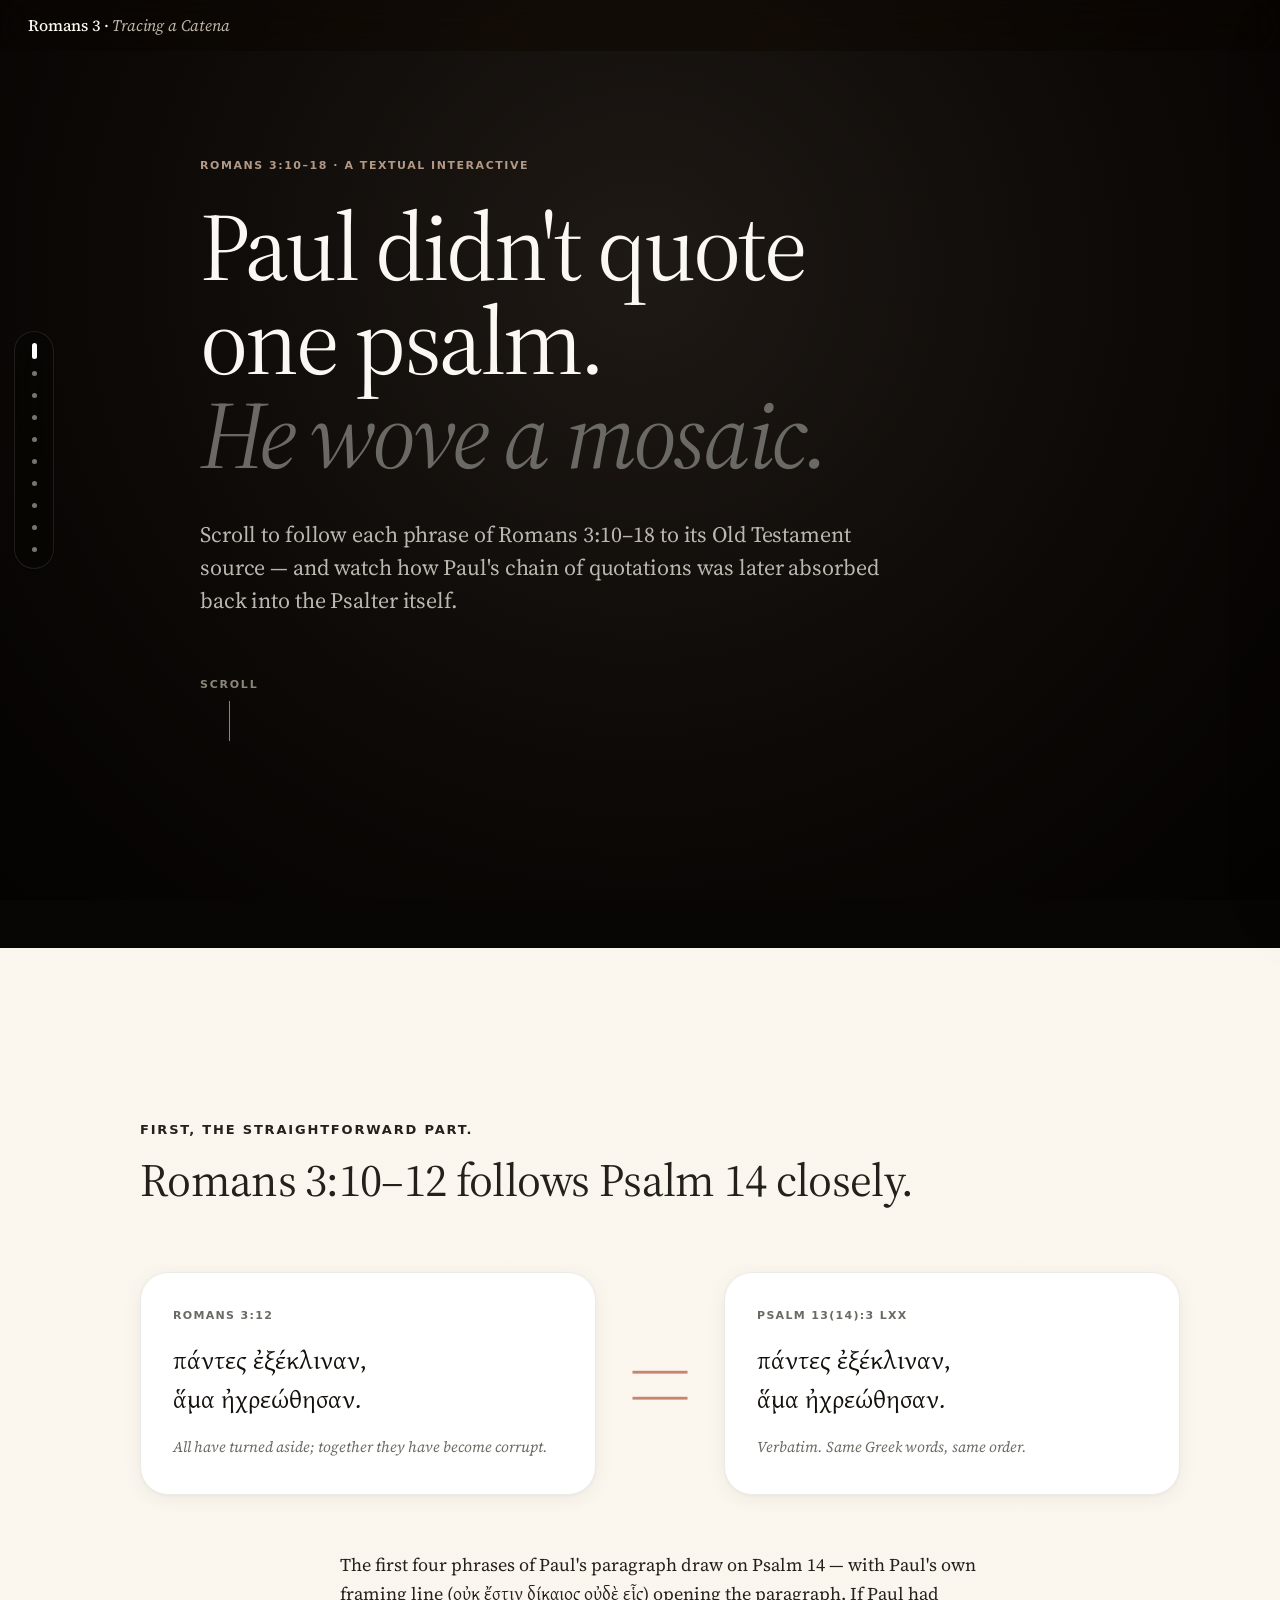
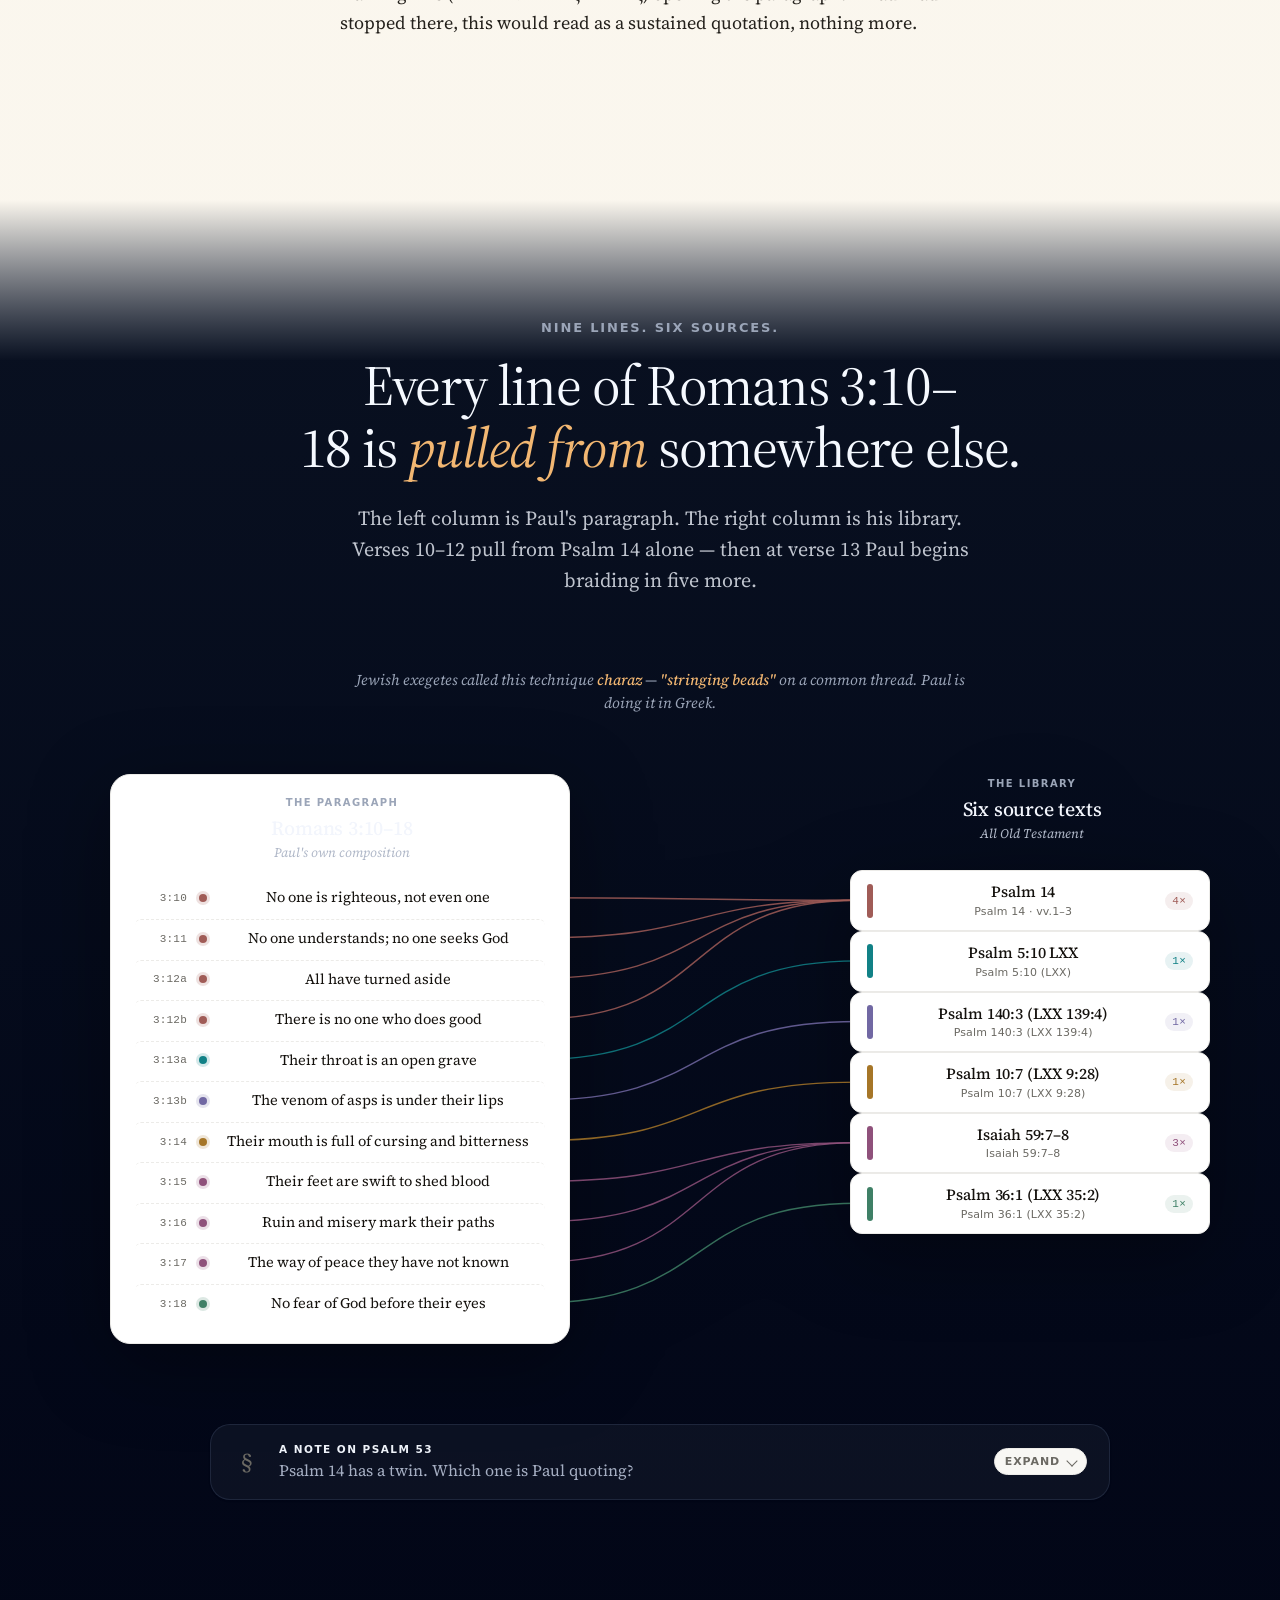
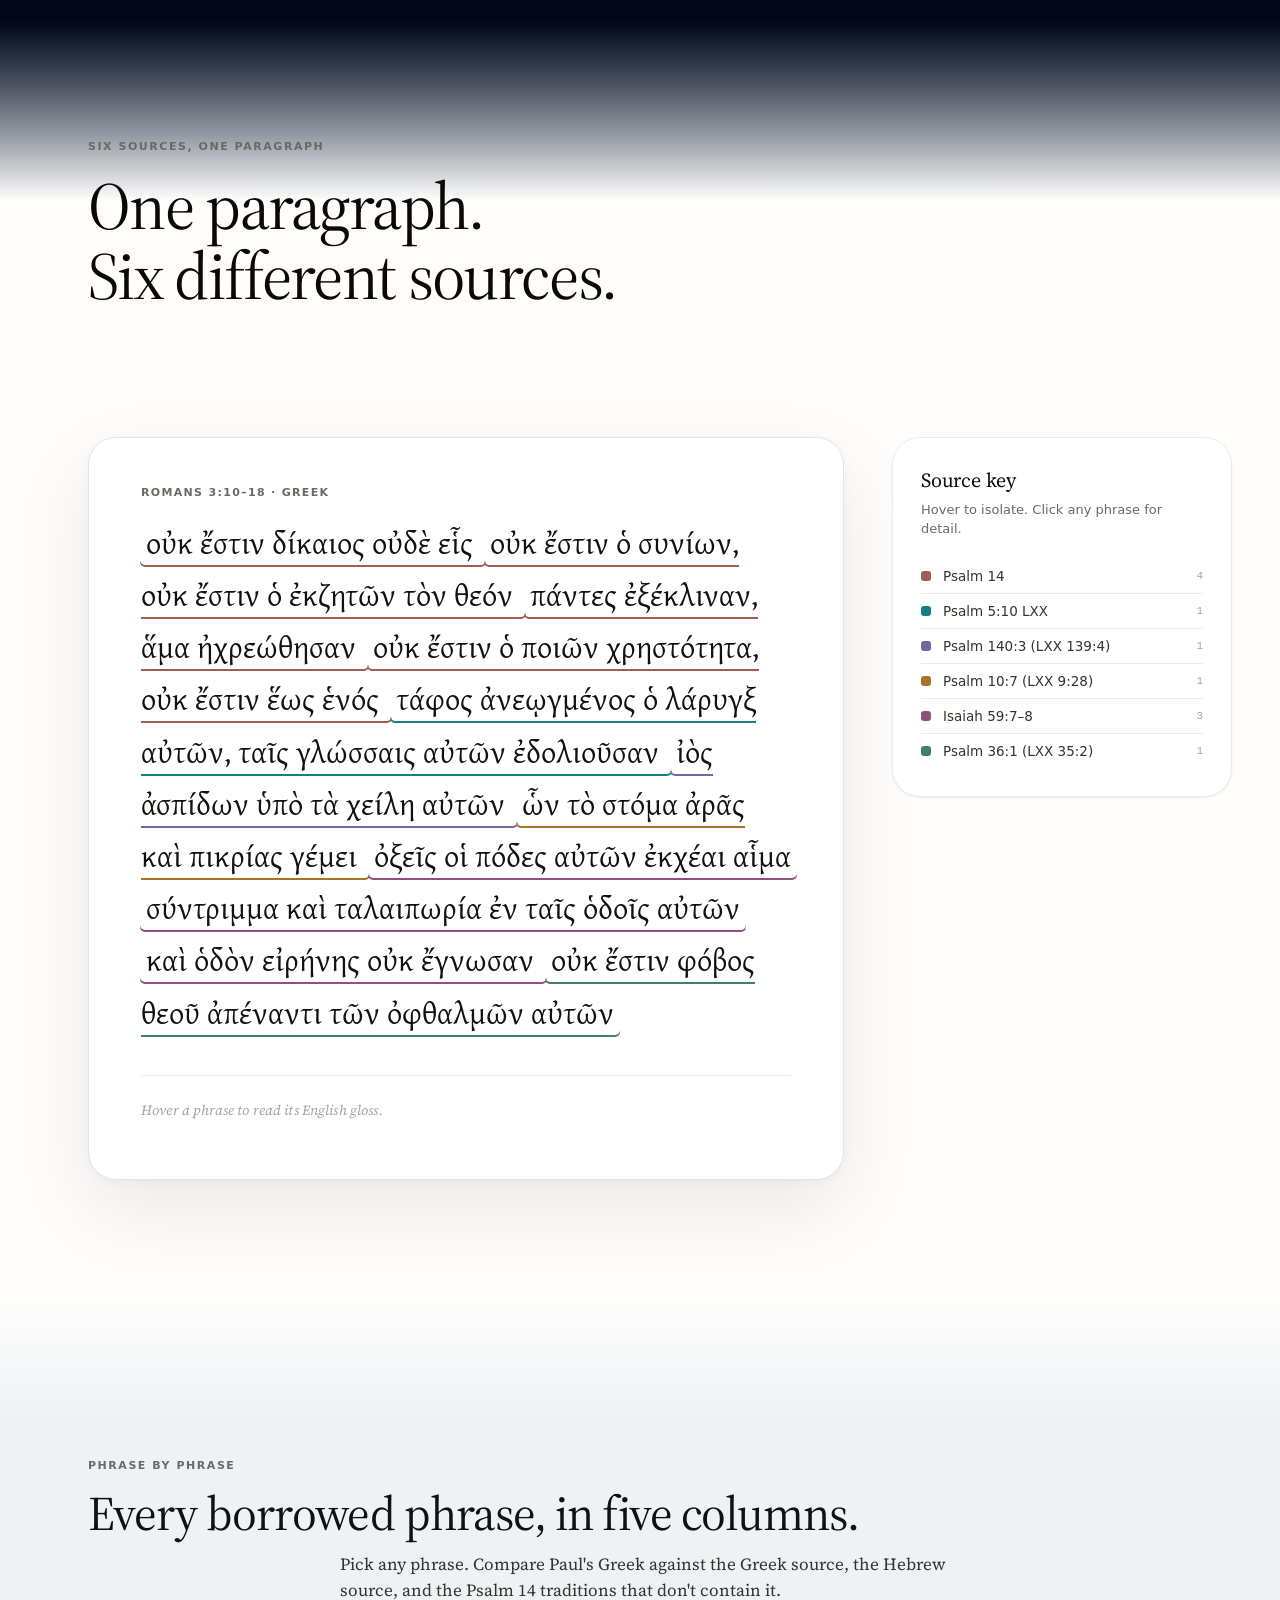
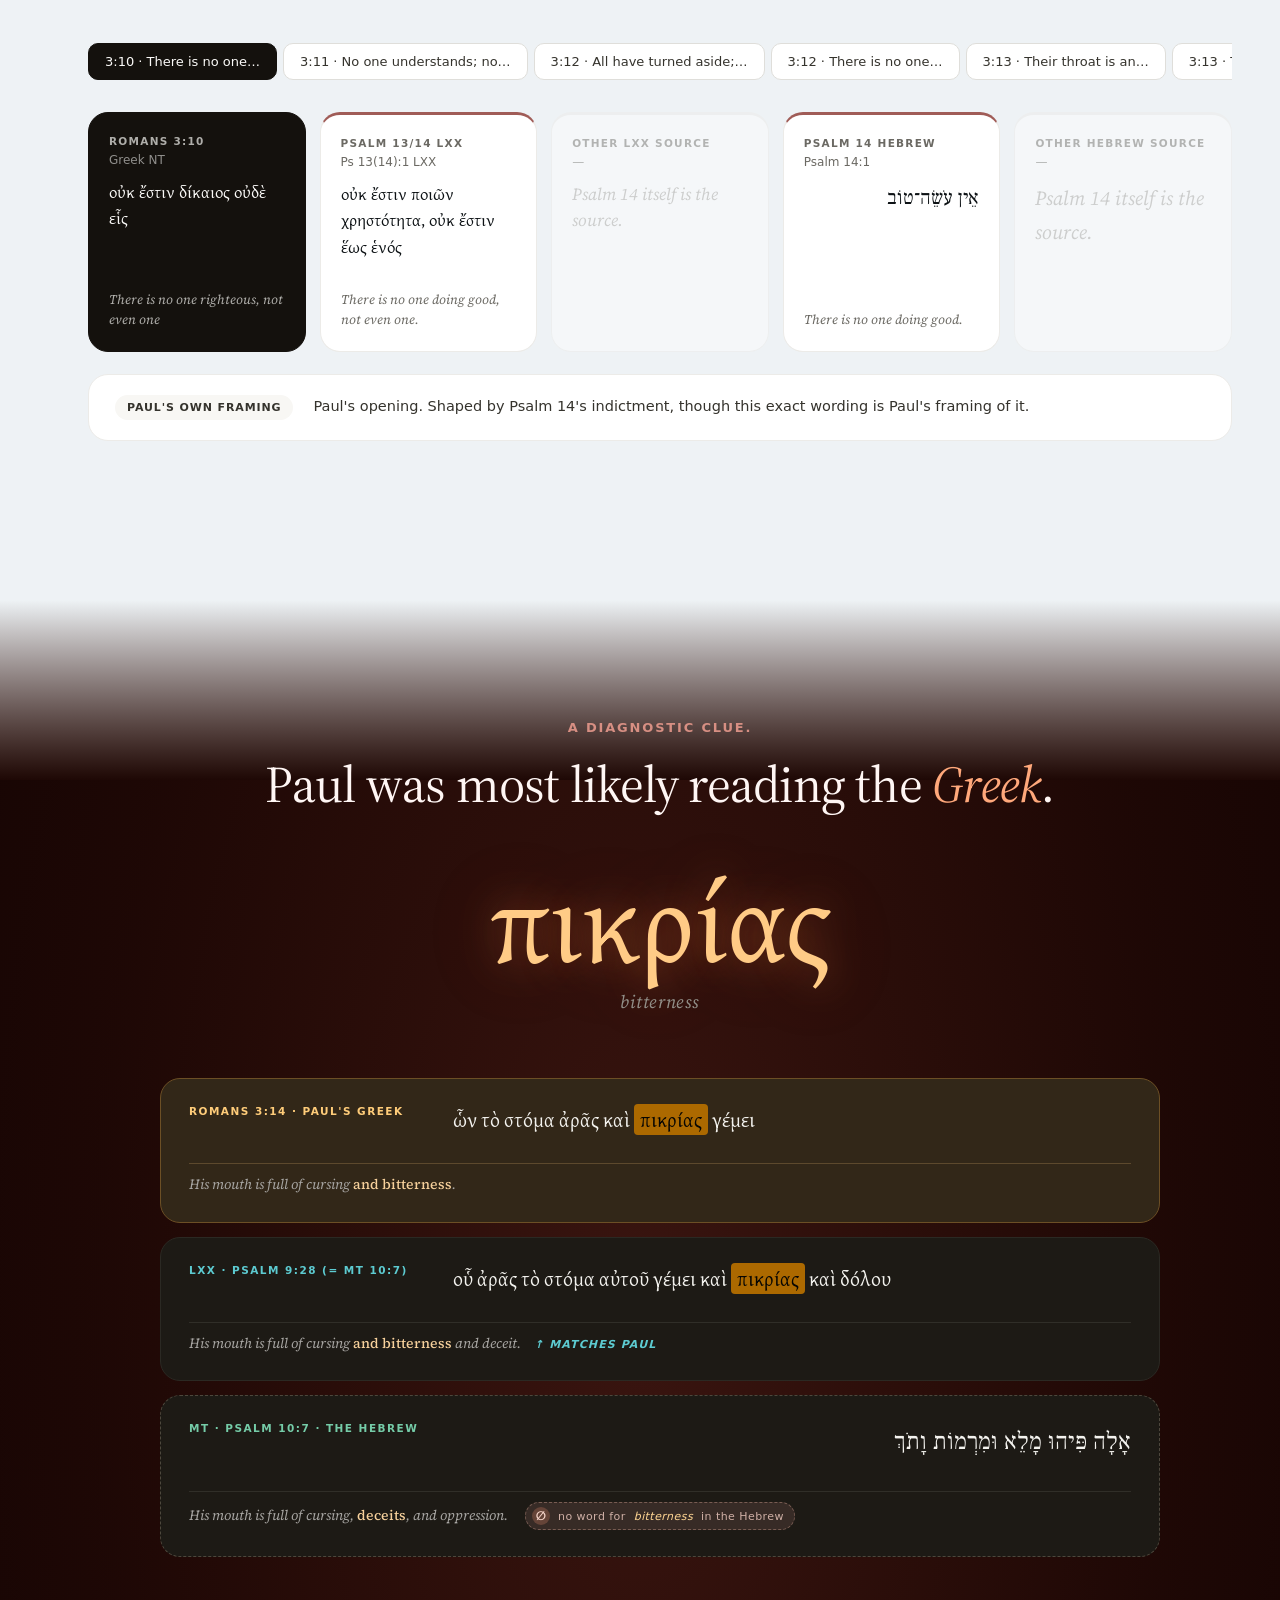
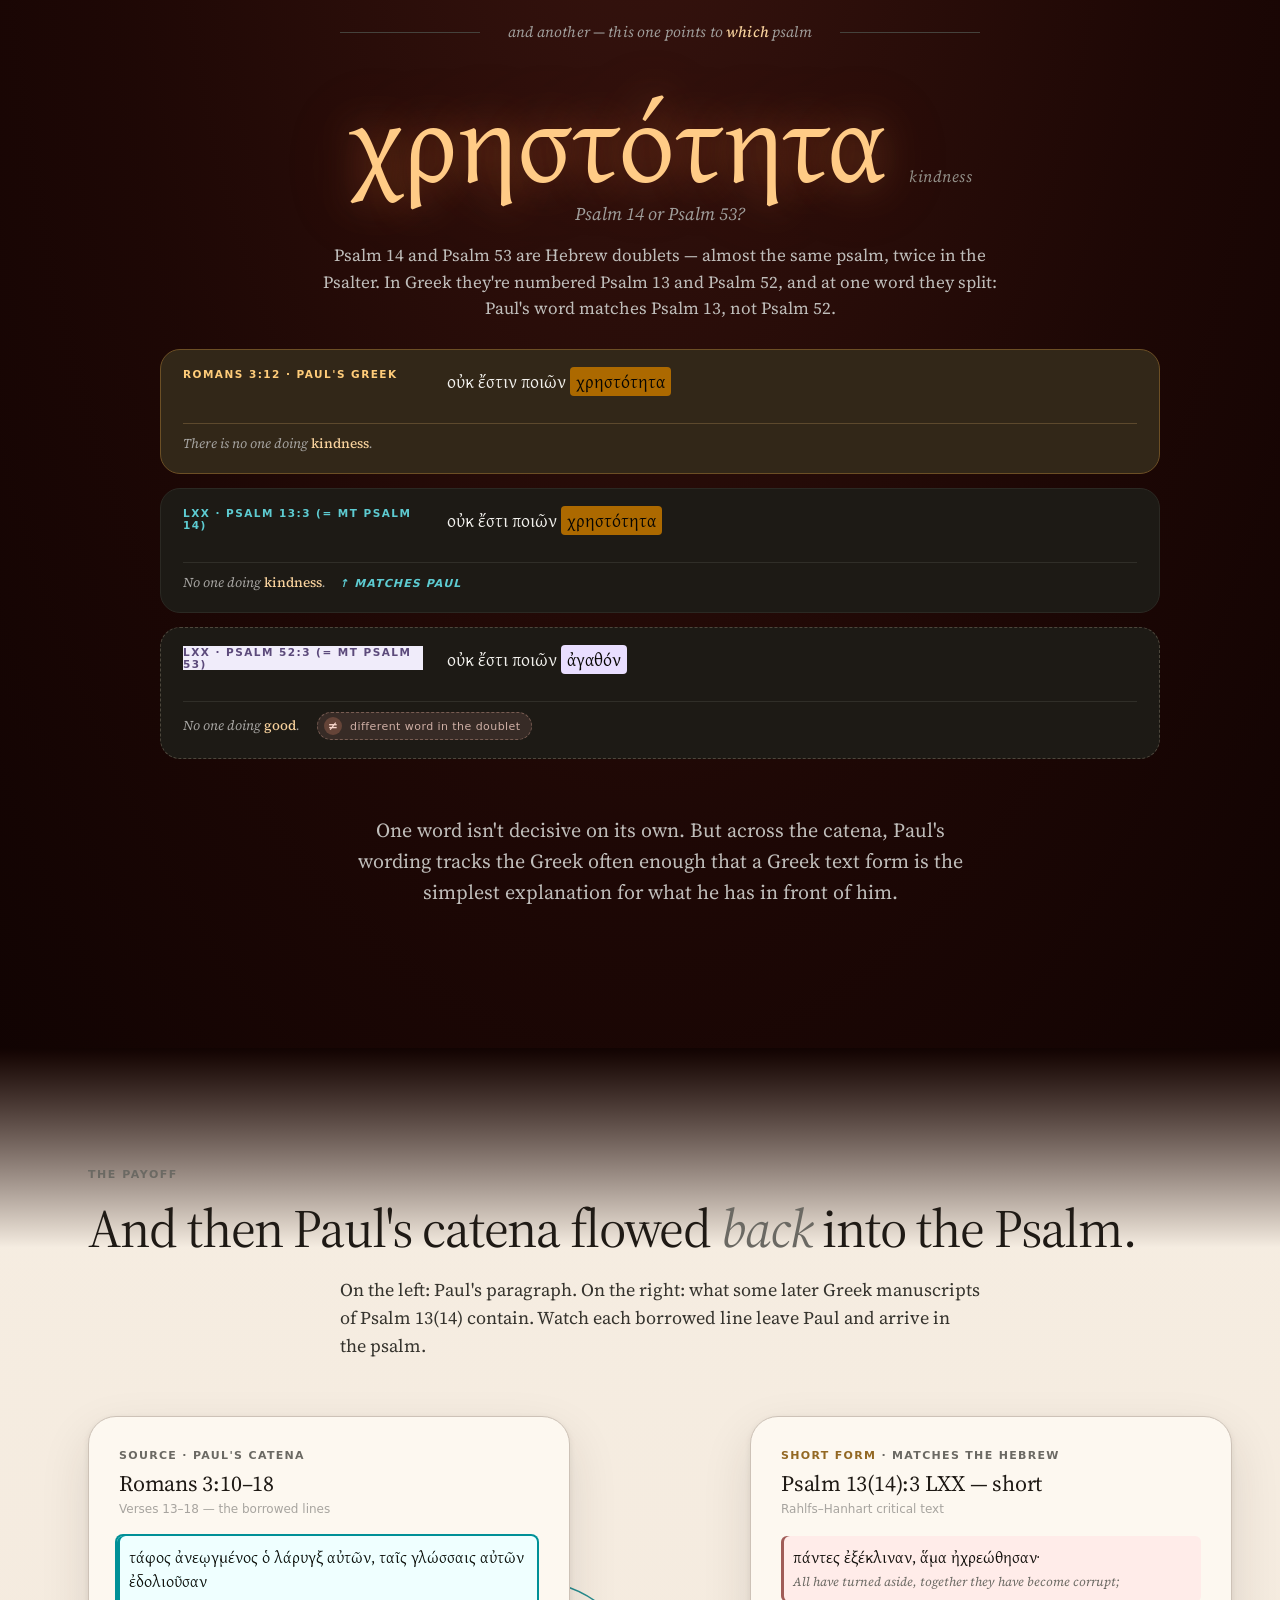
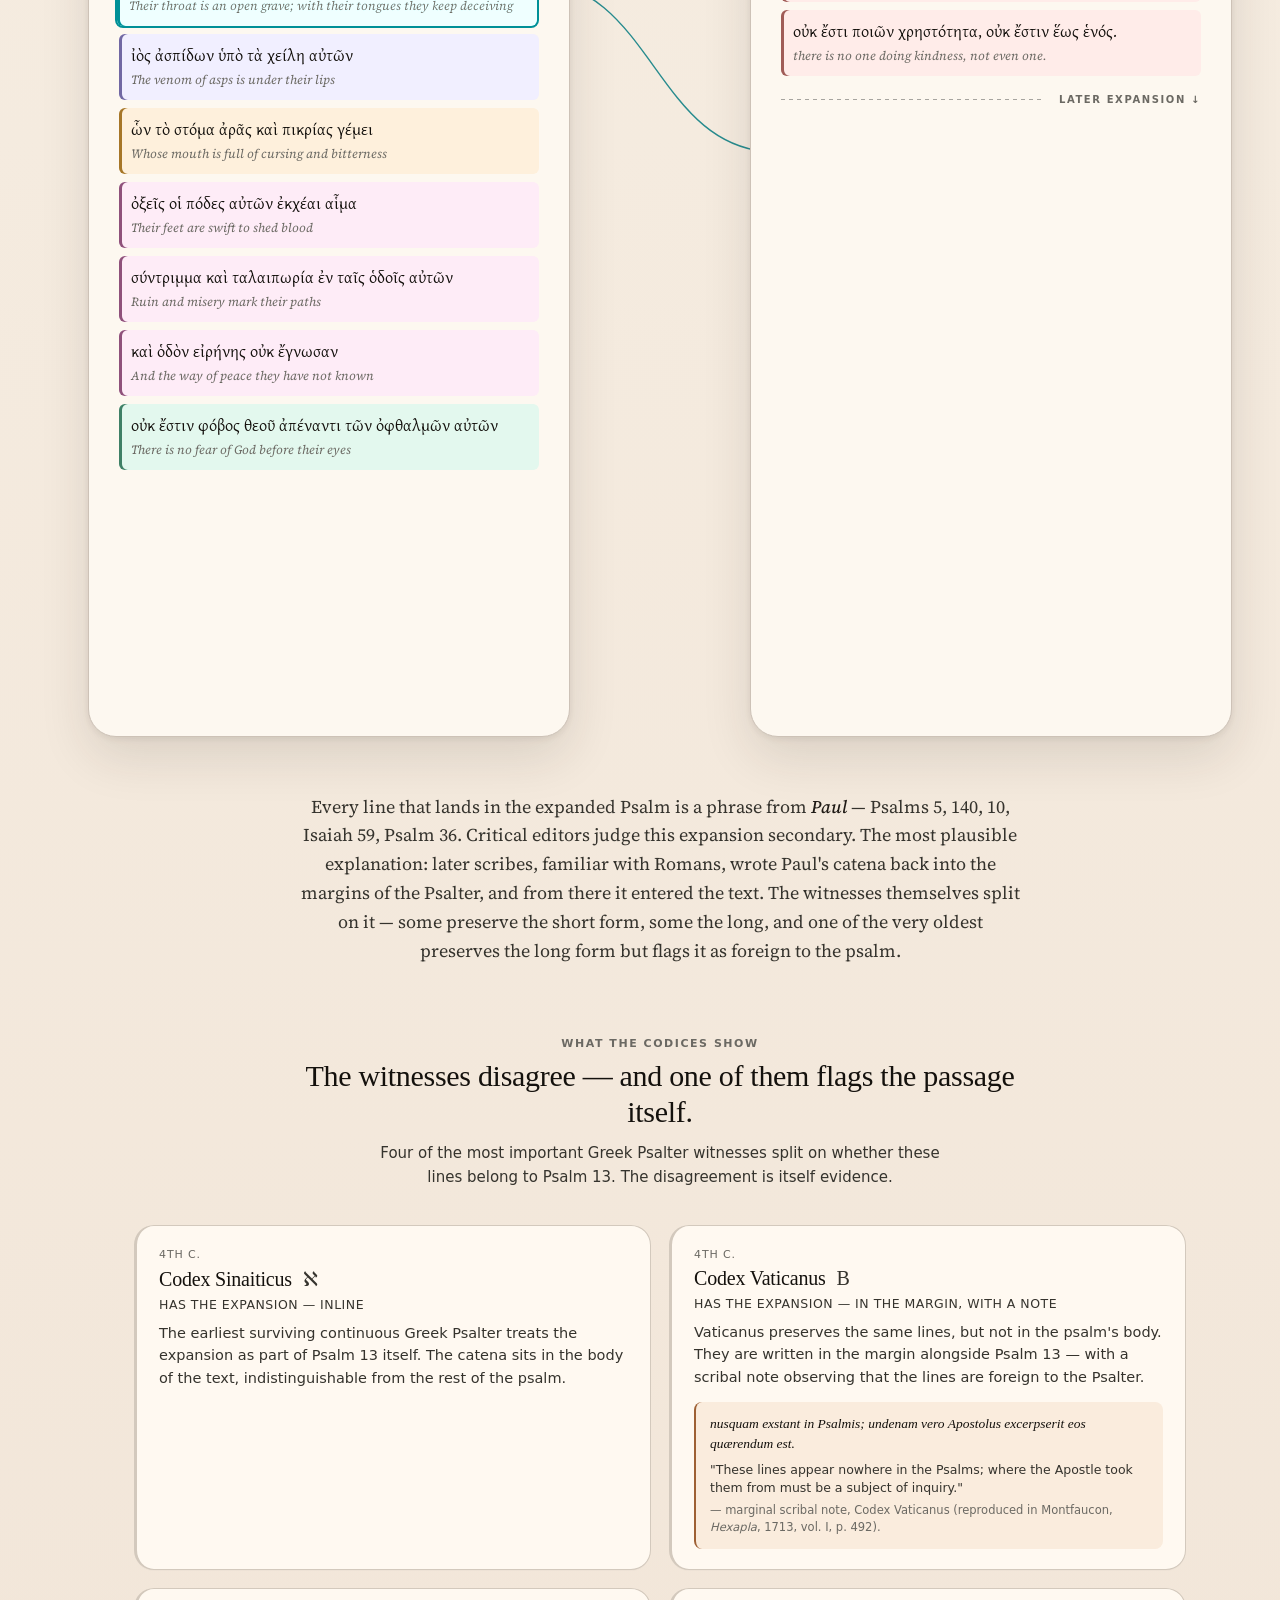
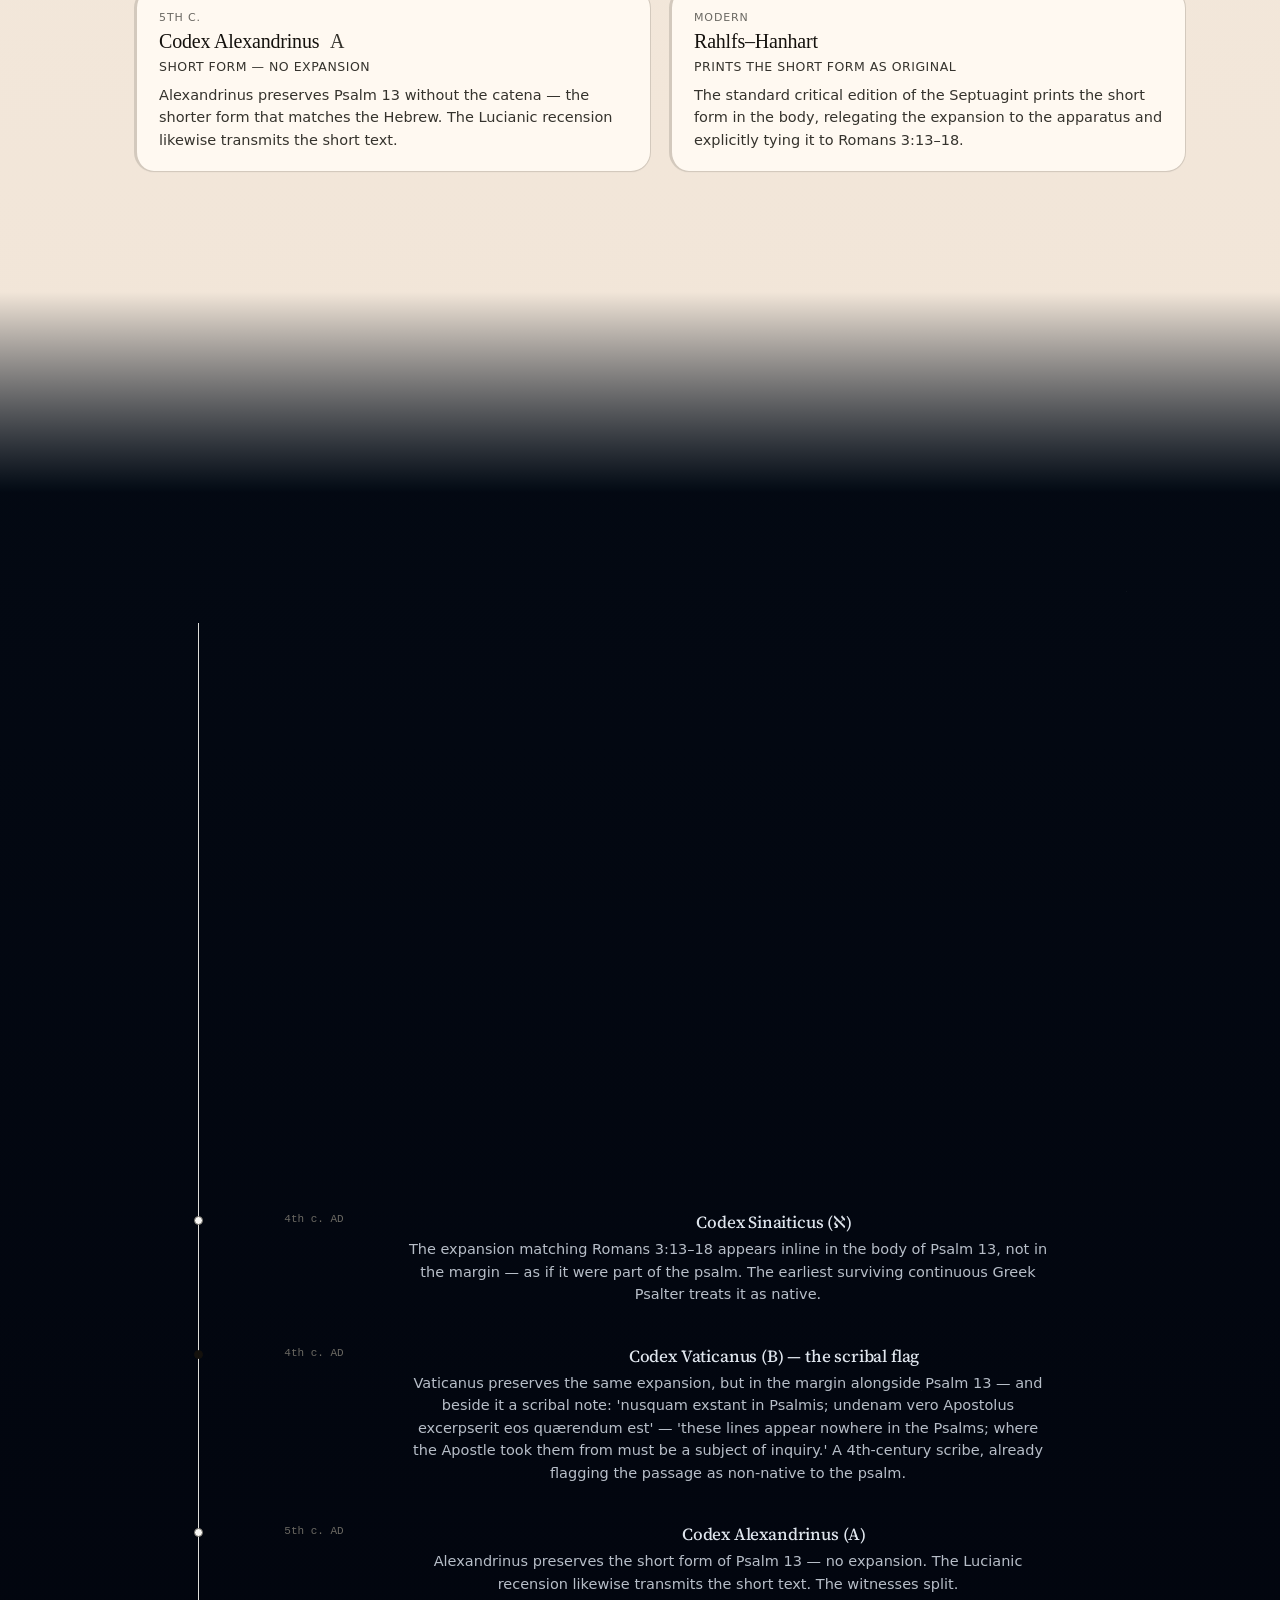
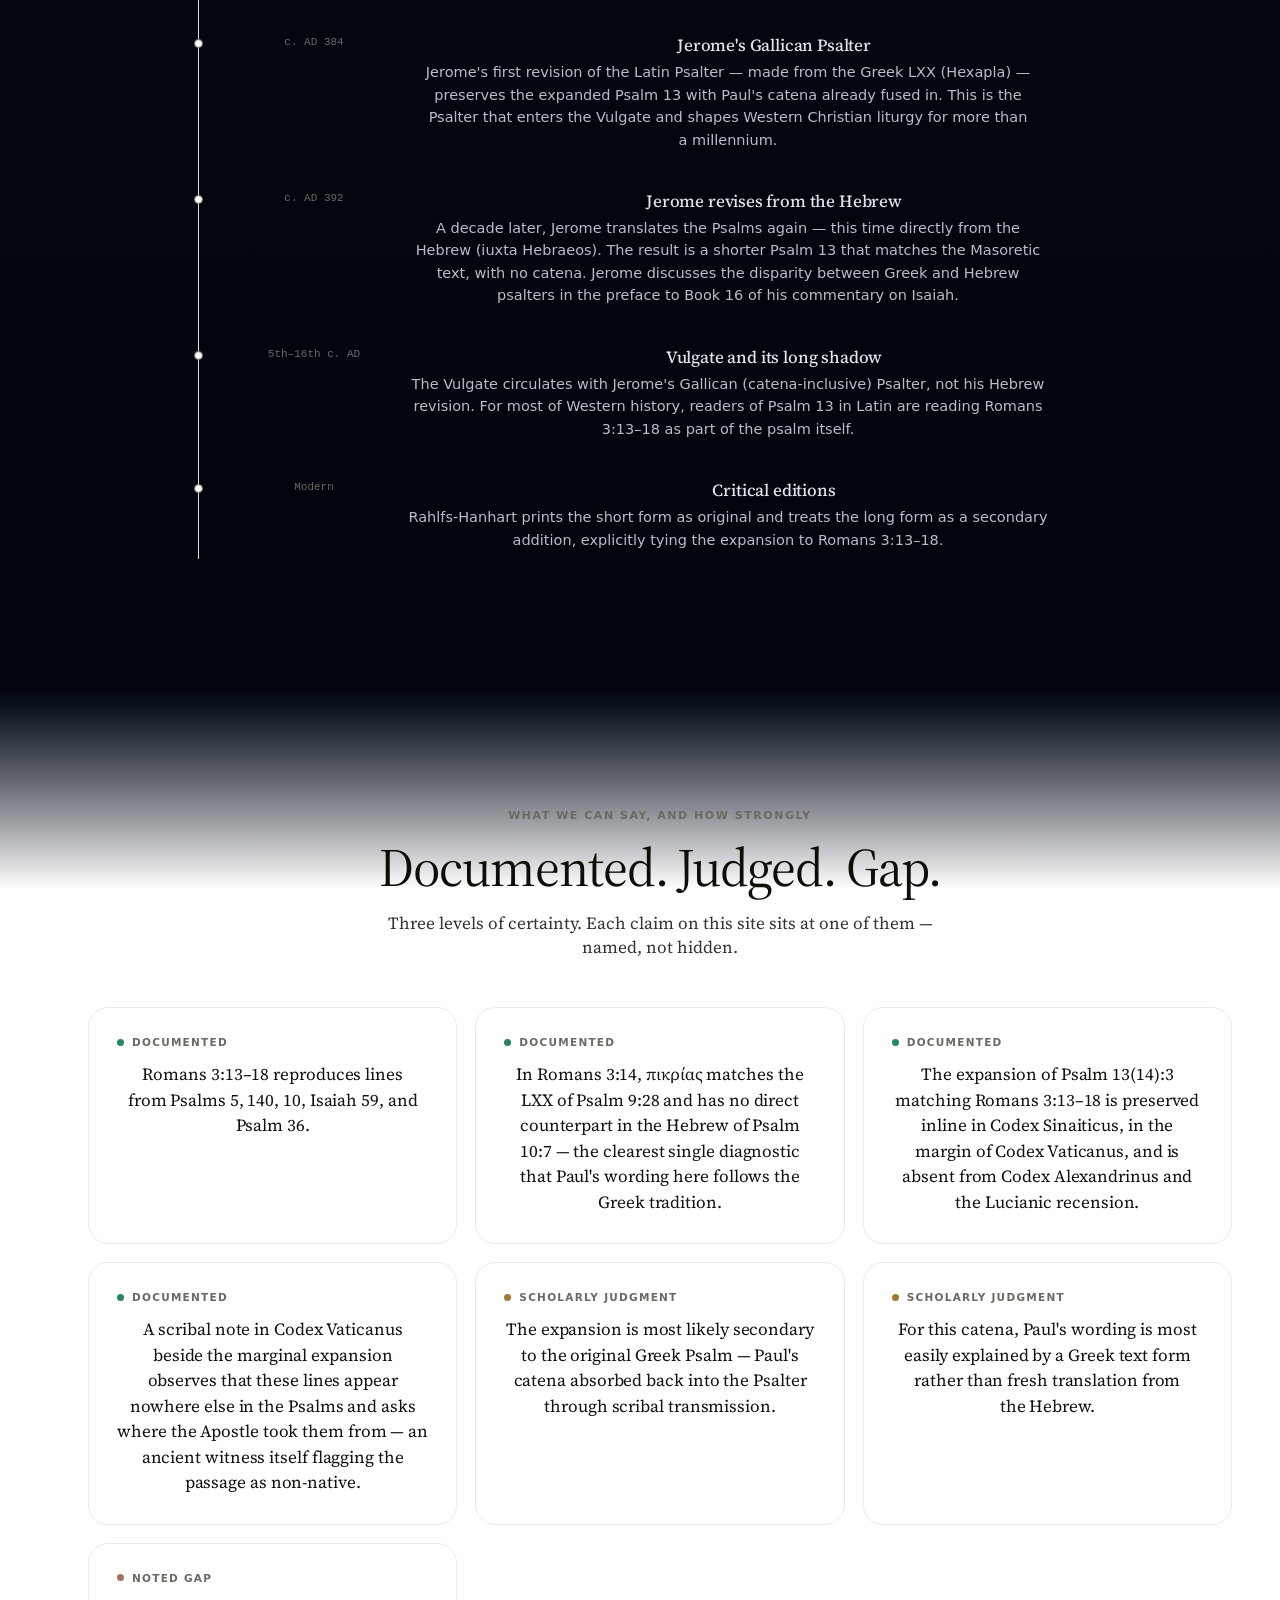
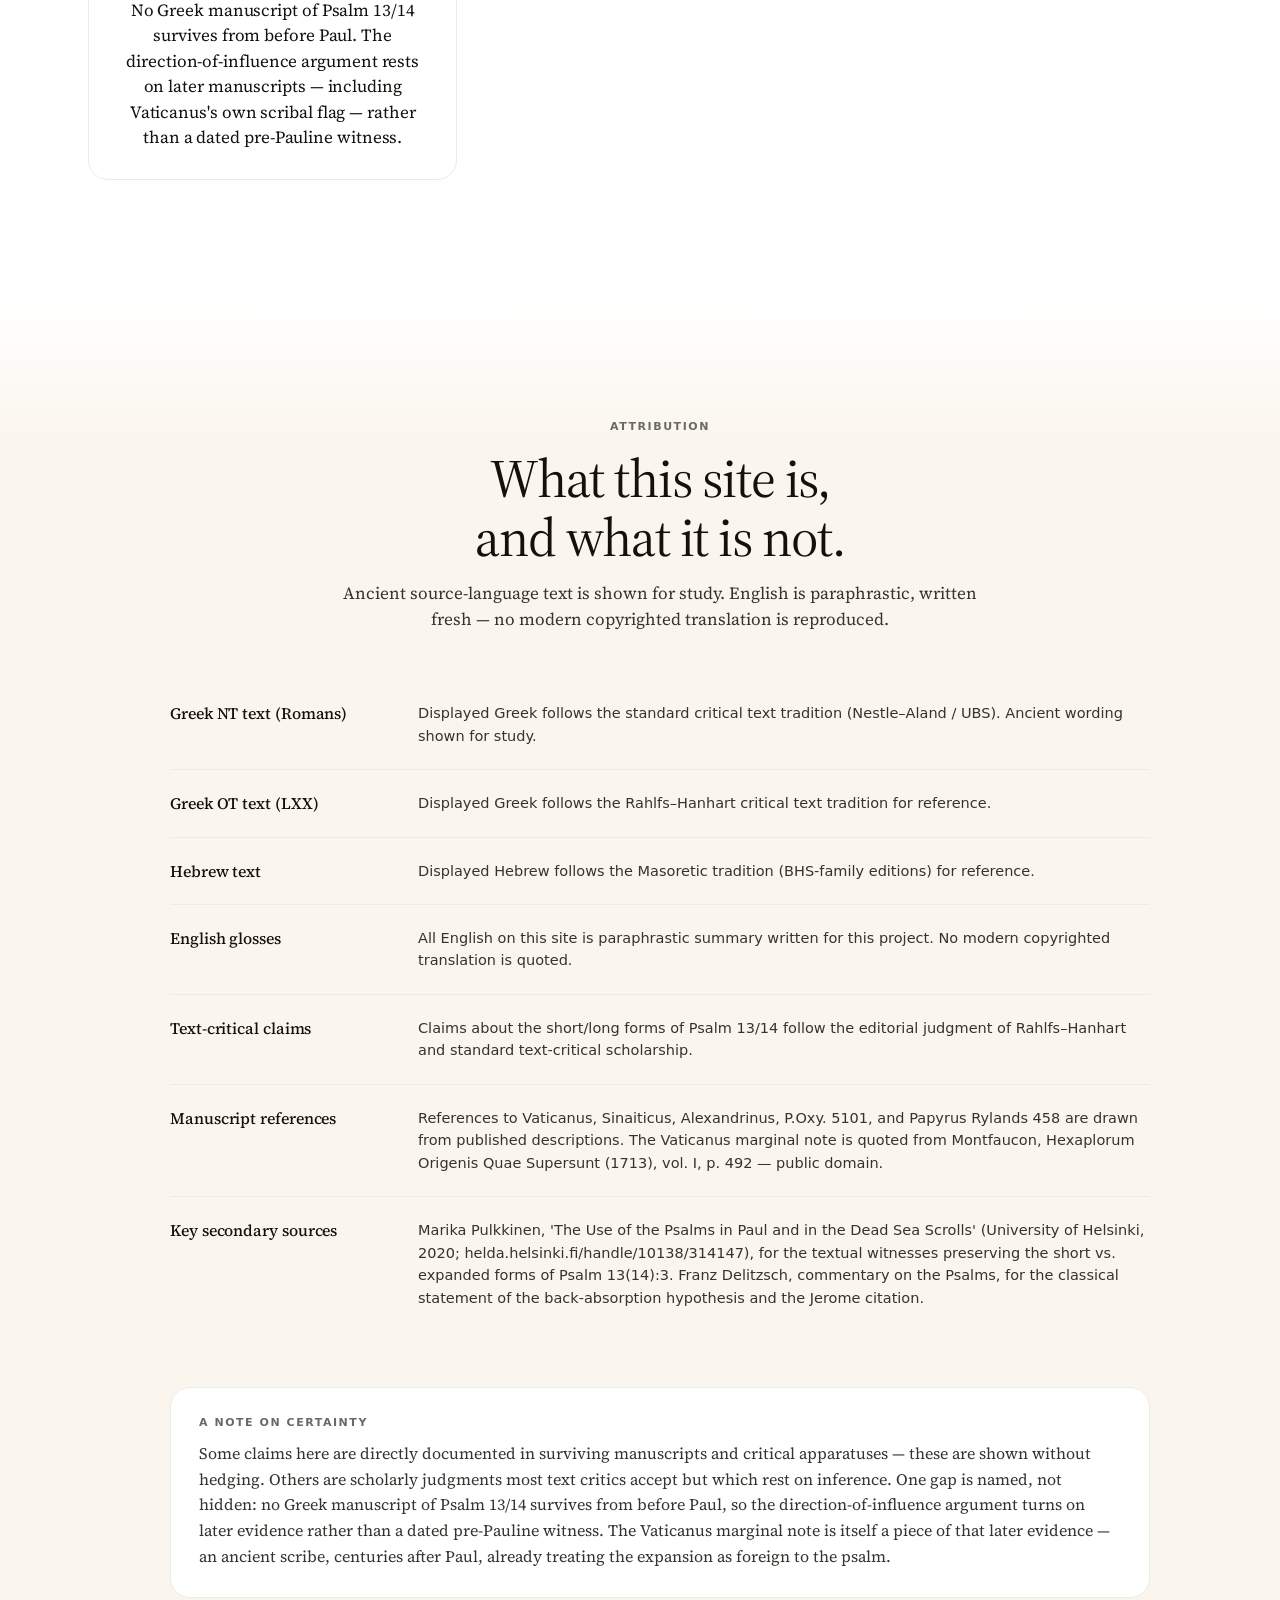
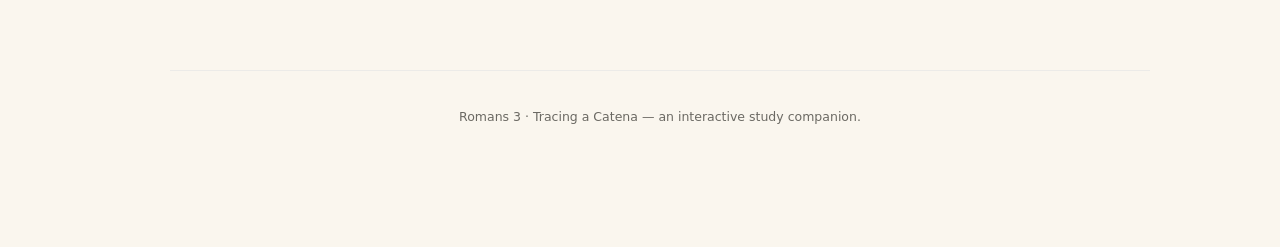
==== commit ccf93b80: "fix: dark-theme contrast in hinge chapter The chapter-palettes.css re-skins .chapter-hinge with a da" ====
--- a/index.html
+++ b/index.html
@@ -73,7 +73,7 @@
     <p class="hinge-dek reveal">The left column is Paul's paragraph. The right column is his library. Verses 10–12 pull from Psalm 14 alone — then at verse 13 Paul begins braiding in five more.</p>
 
     <p class="hinge-foot reveal" data-delay="100">
-      Jewish exegetes called this technique <em>charaz</em> — "stringing beads" on a common thread. Paul is doing it in Greek.
+      Jewish exegetes called this technique <em>charaz</em> — <em>"stringing beads"</em> on a common thread. Paul is doing it in Greek.
     </p>
 
     <div class="hinge-thread reveal" data-delay="200" id="hinge-thread"></div>
--- a/chapter-palettes.css
+++ b/chapter-palettes.css
@@ -90,6 +90,7 @@
 .chapter-hinge .hinge-foot { color: oklch(0.72 0.03 265); }
 .chapter-hinge .hinge-h { color: oklch(0.98 0.01 265); }
 .chapter-hinge .hinge-h em { color: oklch(0.82 0.11 70); }
+.chapter-hinge .hinge-foot em { color: oklch(0.82 0.11 70); font-style: italic; }
 .chapter-hinge .hinge-dek { color: oklch(0.82 0.015 265); }
 /* lift the thread above the dark bg */
 .chapter-hinge .hinge-thread {
@@ -107,7 +108,50 @@
 .chapter-hinge .hinge-aside .ha-content { color: oklch(0.88 0.015 265); }
 .chapter-hinge .hinge-aside .ha-content em { color: oklch(0.95 0.01 265); }
 .chapter-hinge .hinge-aside .ha-lede { color: oklch(0.88 0.015 265); }
-.chapter-hinge .hinge-aside .ha-verdict { color: oklch(0.95 0.01 265); }
+
+/* Hinge "library" column header — sits directly on the indigo bg */
+.chapter-hinge .hinge-thread .ht-col-eyebrow { color: oklch(0.72 0.03 265); }
+.chapter-hinge .hinge-thread .ht-col-title   { color: oklch(0.97 0.01 265); }
+.chapter-hinge .hinge-thread .ht-col-sub     { color: oklch(0.78 0.025 265); }
+
+/* Hinge aside compare-grid — re-skin all inner cells for dark plaque.
+   Default styles use --ink / --bg-2 (cream + near-black) which vanish here. */
+.chapter-hinge .hinge-aside .ha-compare {
+  border-color: oklch(0.34 0.04 265 / 0.55);
+}
+.chapter-hinge .hinge-aside .ha-col {
+  border-bottom-color: oklch(0.34 0.04 265 / 0.45);
+}
+.chapter-hinge .hinge-aside .ha-col + .ha-col {
+  border-left-color: oklch(0.34 0.04 265 / 0.45);
+}
+.chapter-hinge .hinge-aside .ha-col-head,
+.chapter-hinge .hinge-aside .ha-rowlabel {
+  background: oklch(0.26 0.04 265 / 0.55);
+}
+.chapter-hinge .hinge-aside .ha-rowlabel + .ha-rowlabel {
+  border-top-color: oklch(0.34 0.04 265 / 0.45);
+}
+.chapter-hinge .hinge-aside .ha-ps-title { color: oklch(0.97 0.01 265); }
+.chapter-hinge .hinge-aside .ha-ps-sub   { color: oklch(0.74 0.025 265); }
+.chapter-hinge .hinge-aside .ha-lang     { color: oklch(0.92 0.015 265); }
+.chapter-hinge .hinge-aside .ha-lang-note { color: oklch(0.72 0.025 265); }
+.chapter-hinge .hinge-aside .ha-textcol .ha-src-ref { color: oklch(0.70 0.04 265); }
+.chapter-hinge .hinge-aside .ha-text     { color: oklch(0.96 0.01 265); }
+.chapter-hinge .hinge-aside .ha-en       { color: oklch(0.80 0.02 265); }
+.chapter-hinge .hinge-aside .ha-en em    { color: oklch(0.92 0.015 265); }
+.chapter-hinge .hinge-aside .ha-diffcell ul { color: oklch(0.86 0.015 265); }
+.chapter-hinge .hinge-aside .ha-diffcell strong { color: oklch(0.96 0.01 265); }
+.chapter-hinge .hinge-aside .ha-diffcell em { color: oklch(0.95 0.01 265); }
+
+/* Verdict callout — dark plaque variant */
+.chapter-hinge .hinge-aside .ha-verdict {
+  background: oklch(0.26 0.04 265 / 0.55);
+  border-left-color: oklch(0.82 0.11 70);
+  color: oklch(0.95 0.01 265);
+}
+.chapter-hinge .hinge-aside .ha-verdict strong { color: oklch(0.82 0.11 70); }
+.chapter-hinge .hinge-aside .ha-verdict em { color: oklch(0.97 0.01 265); }
 
 /* =========================================================================
    CH 4 — MOSAIC · bright paper white. Editorial spread. Color pops.
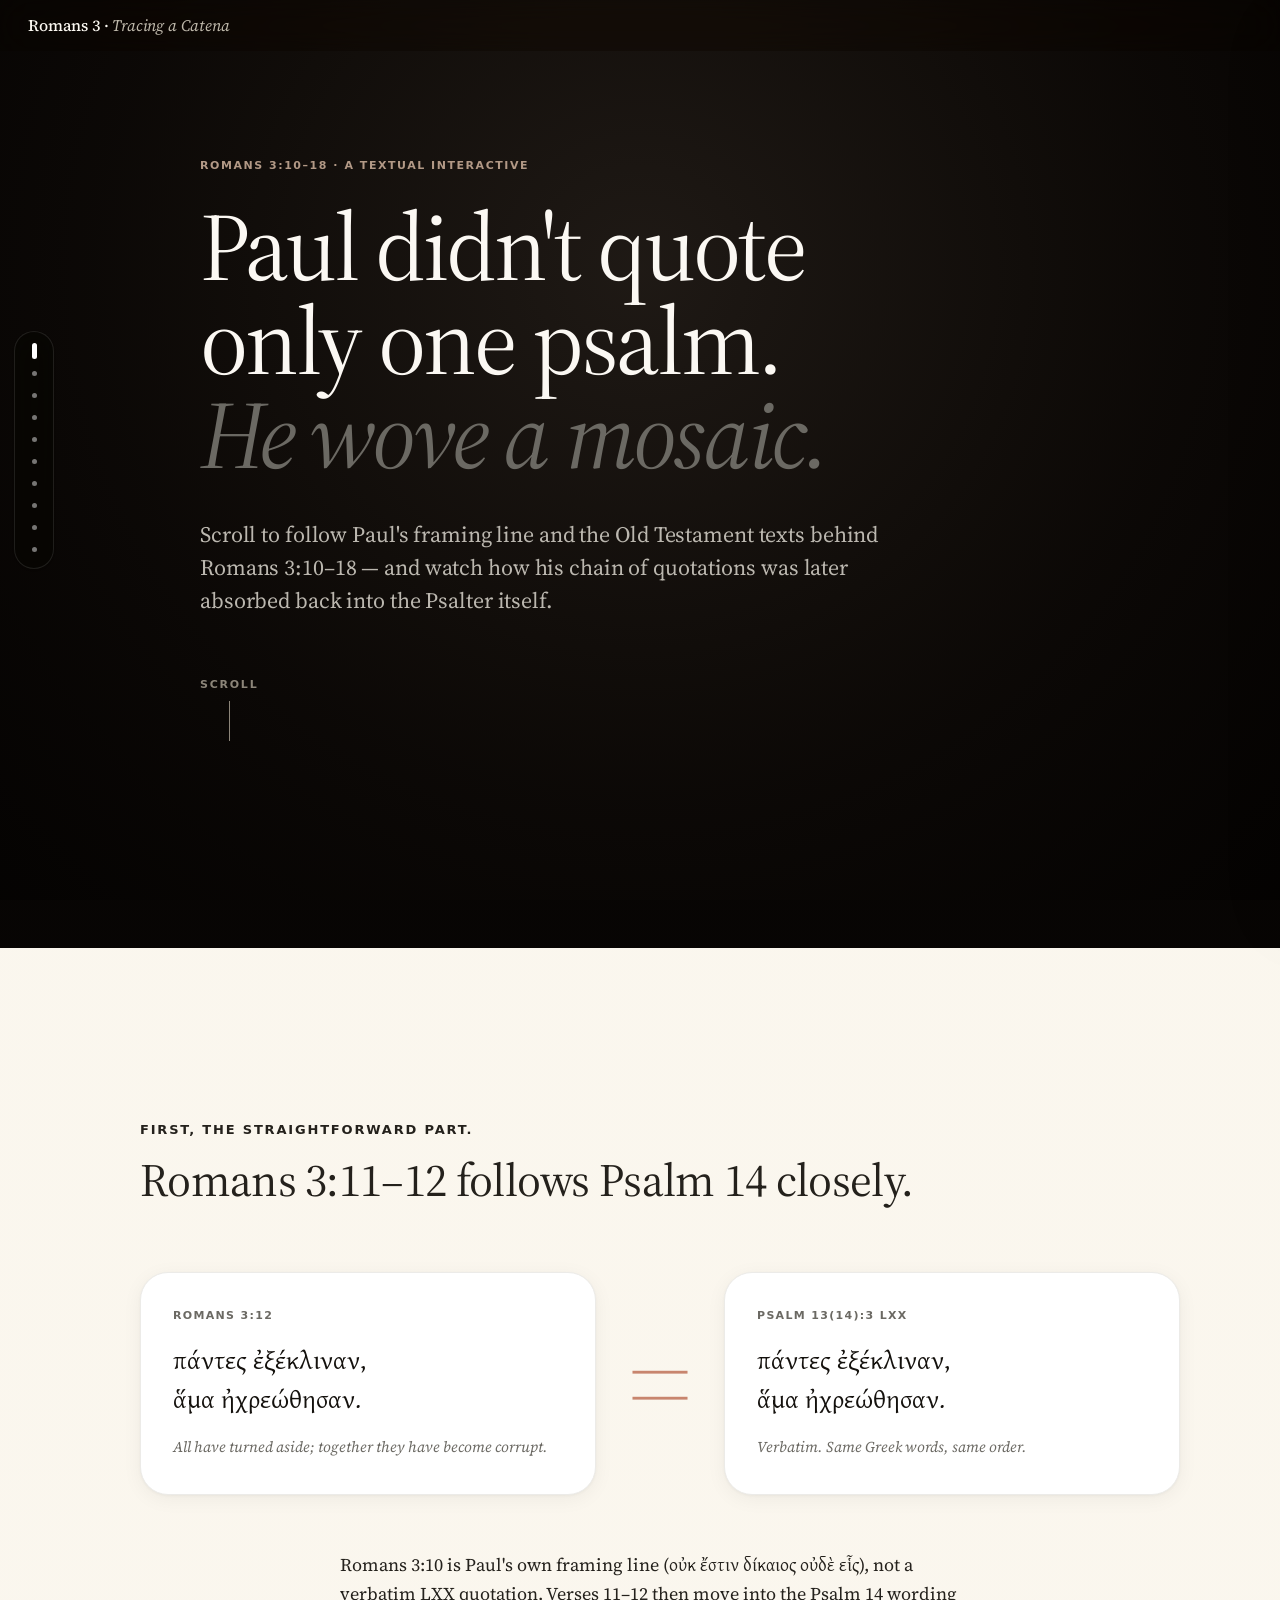
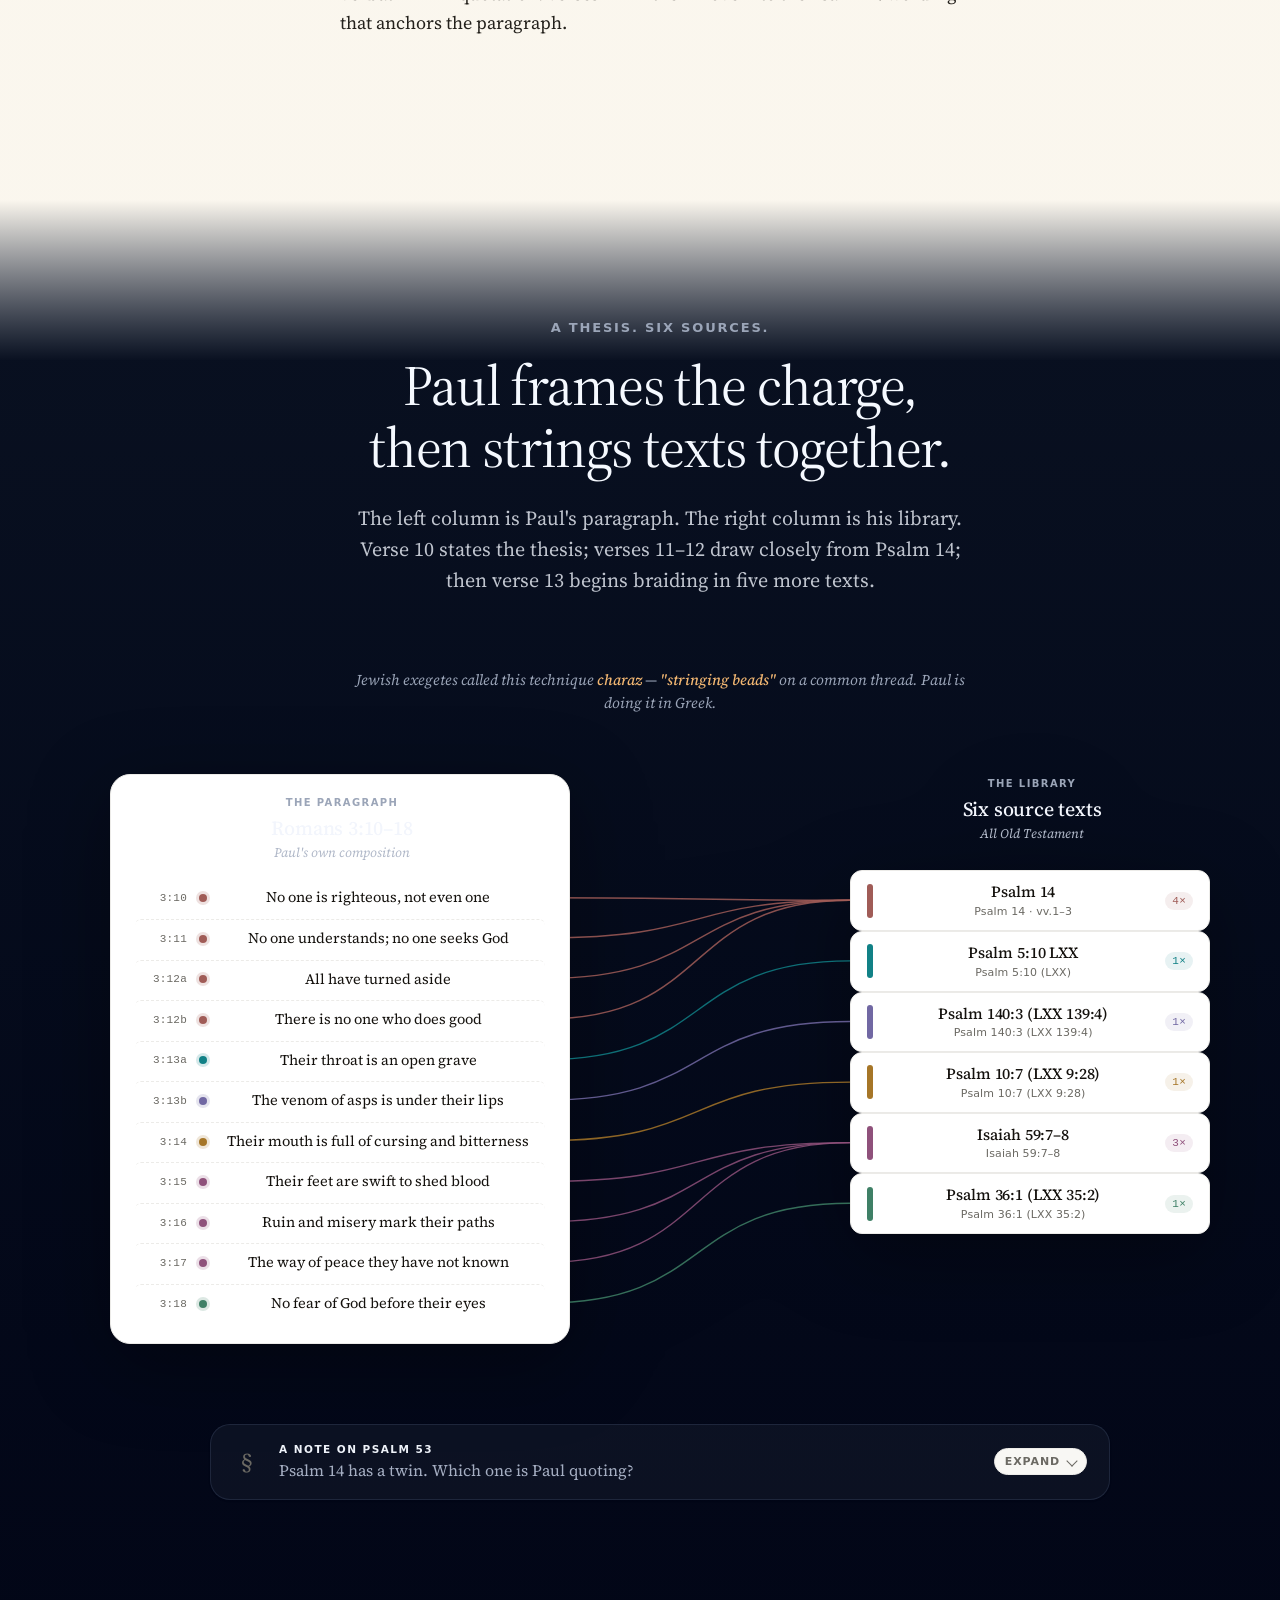
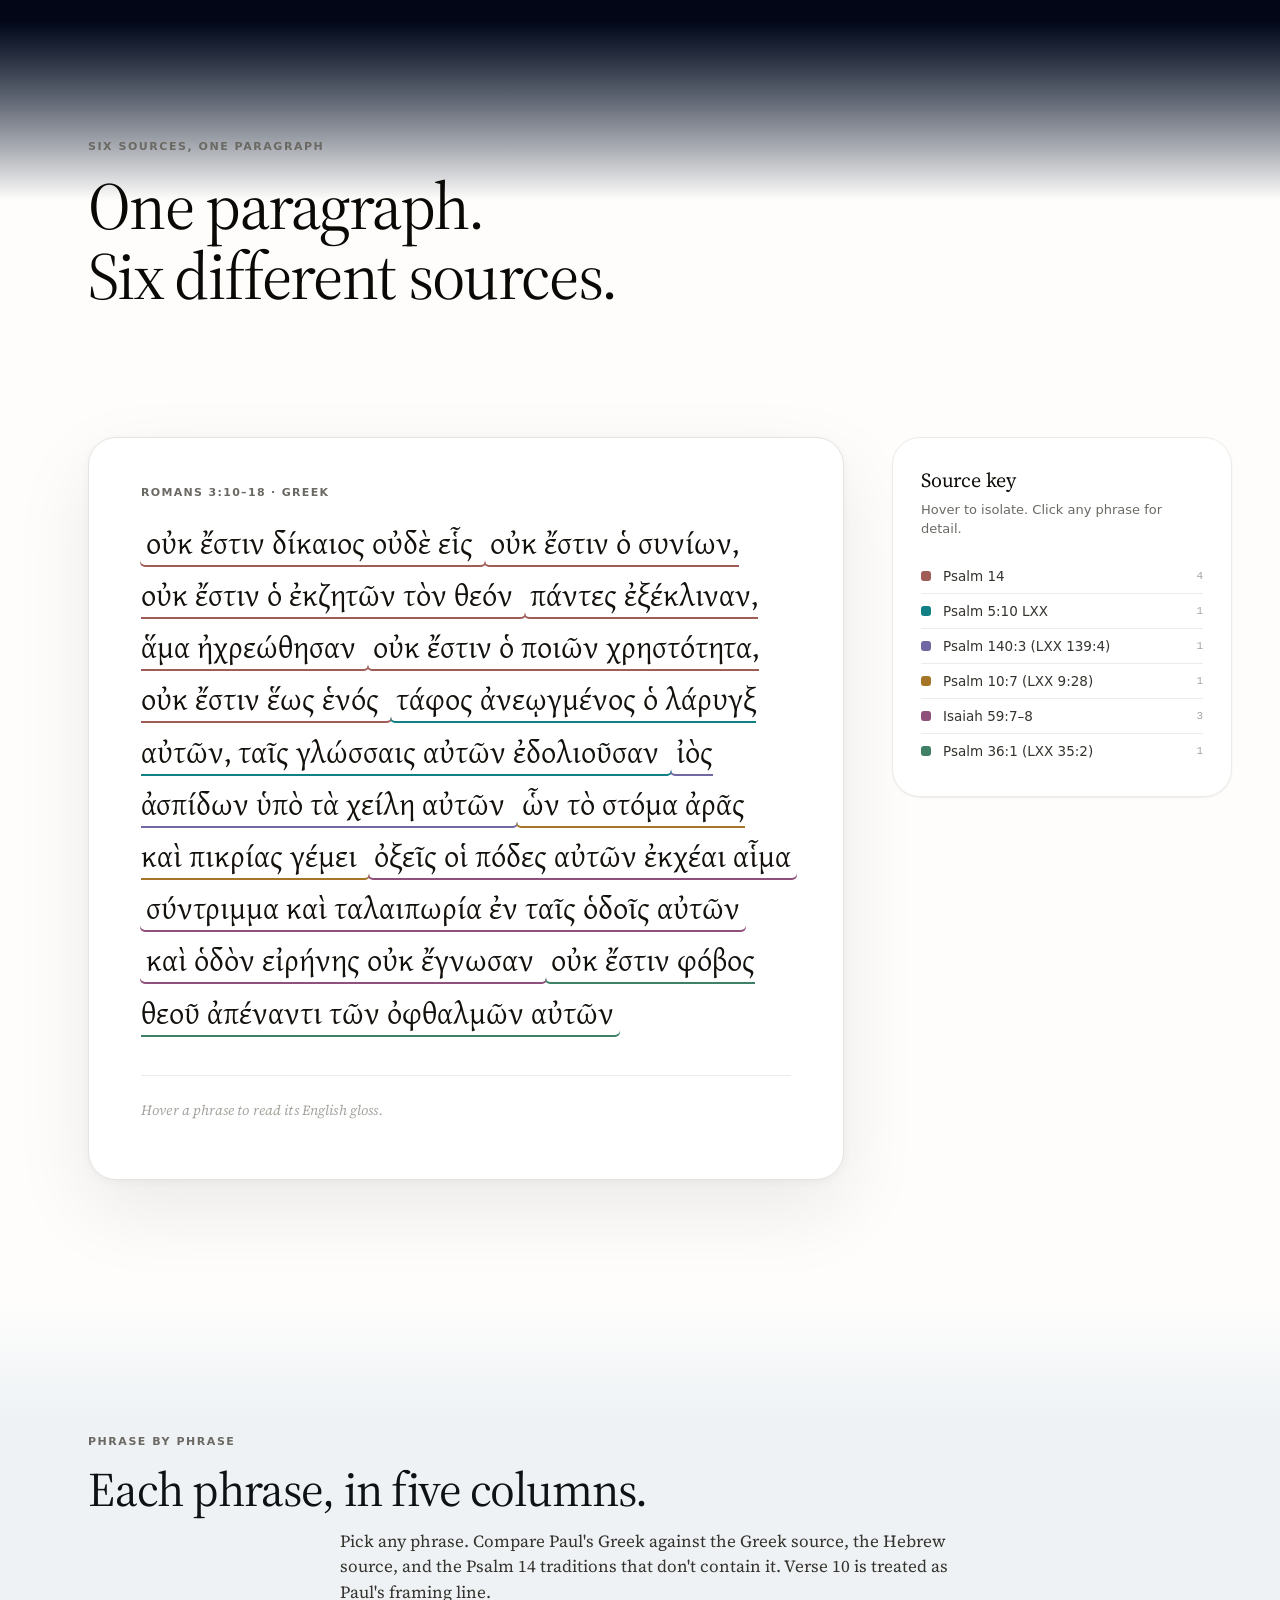
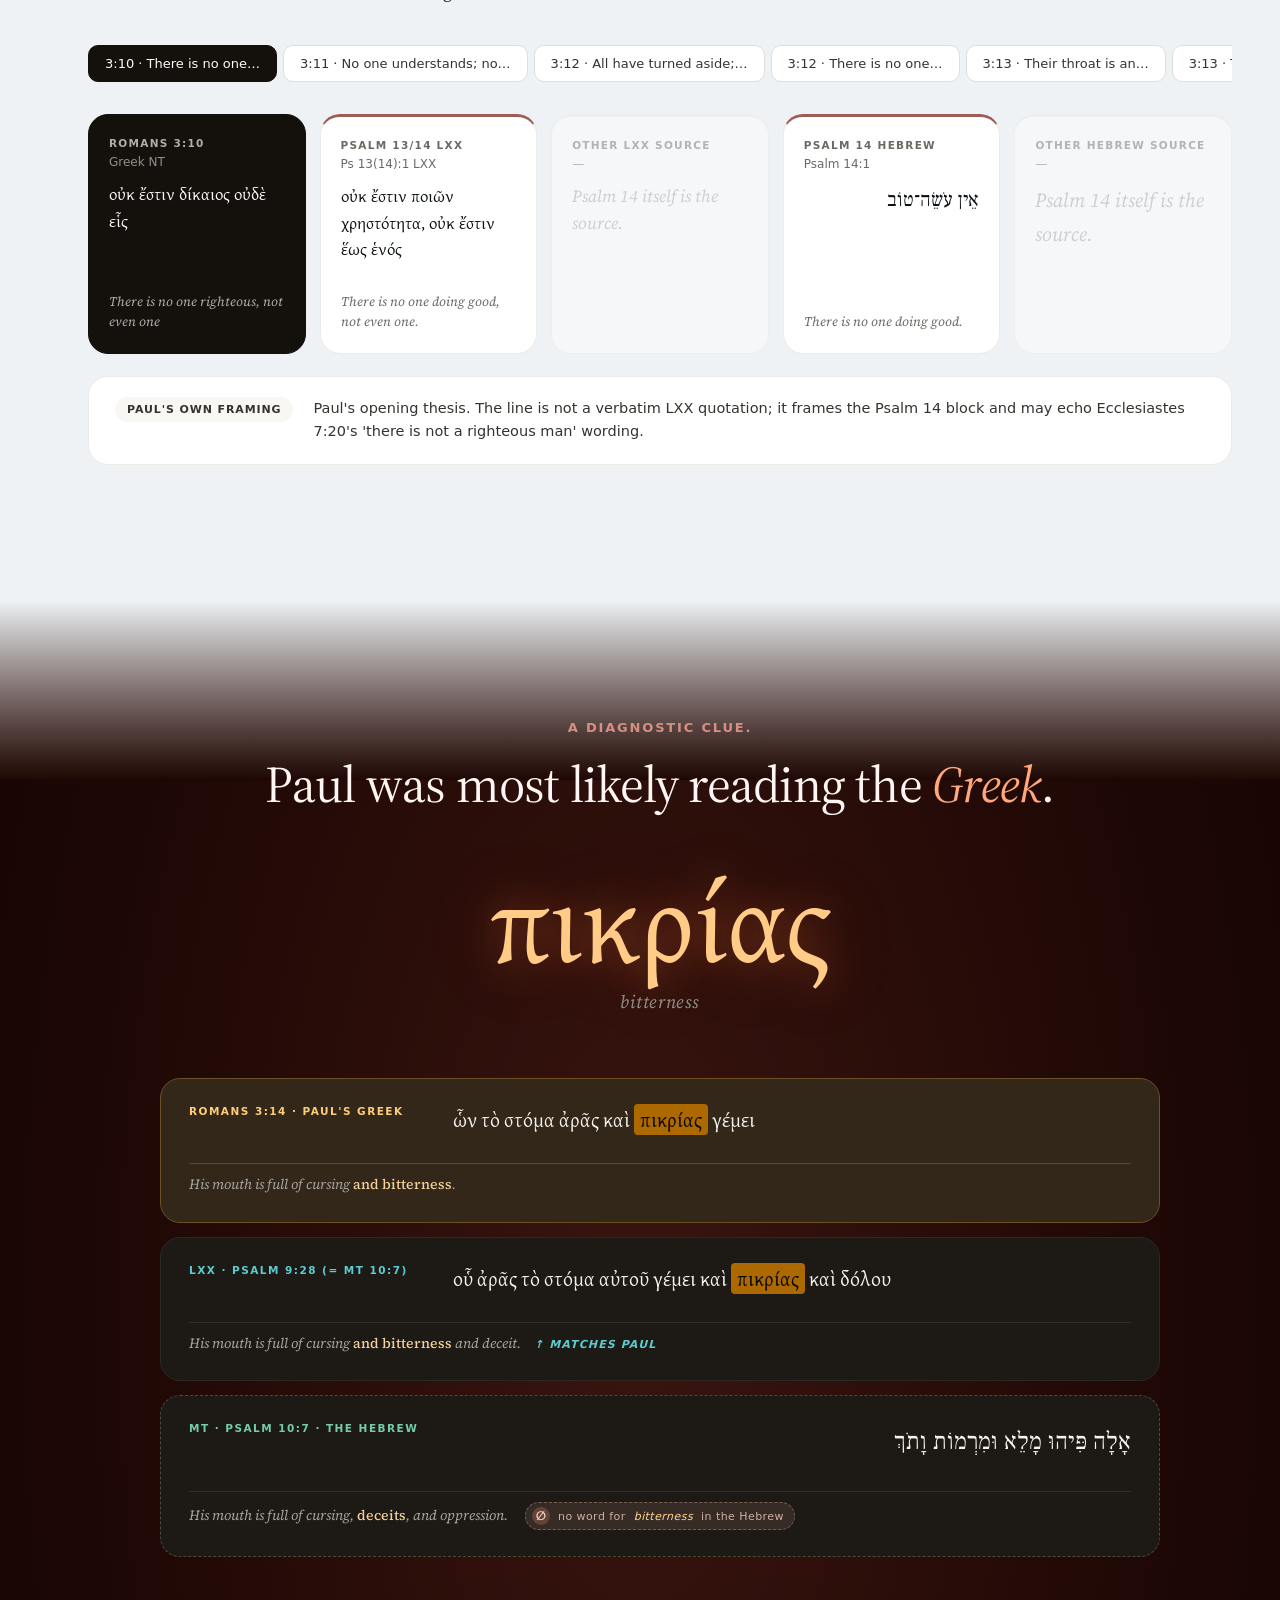
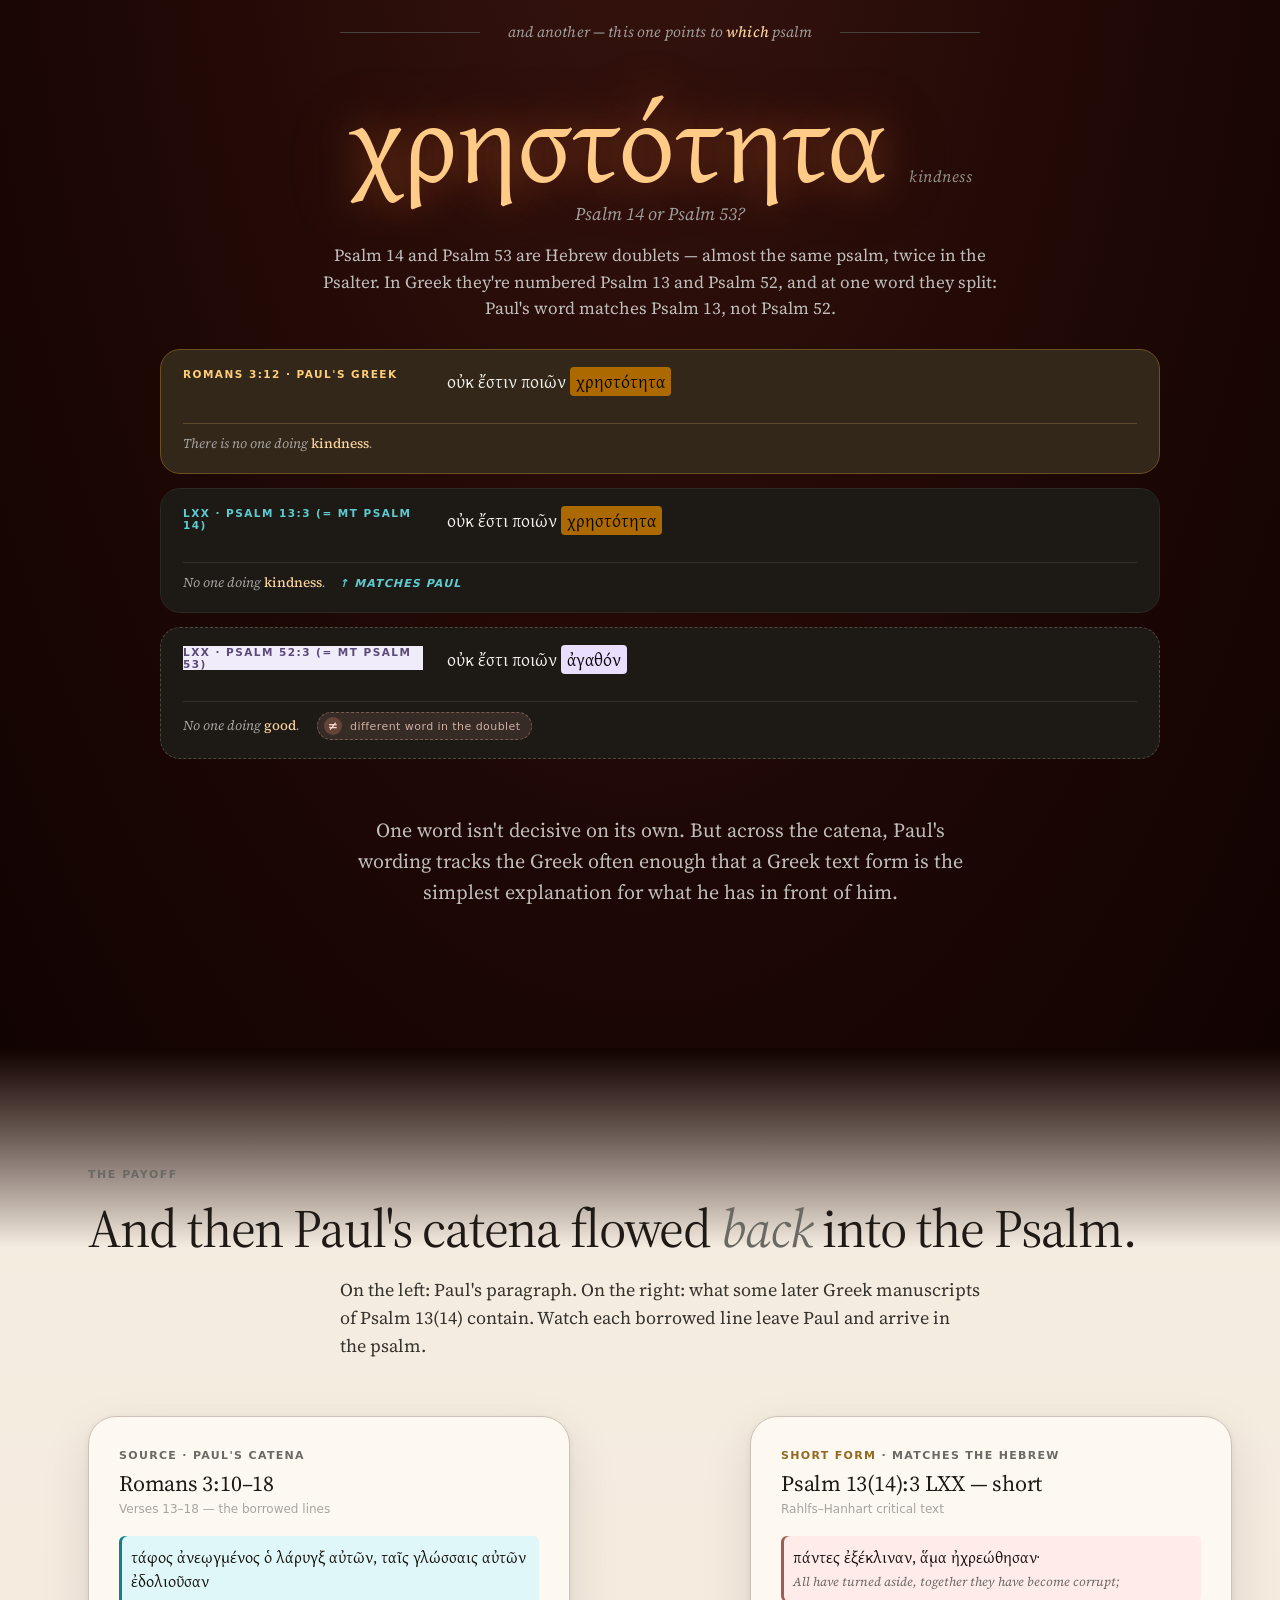
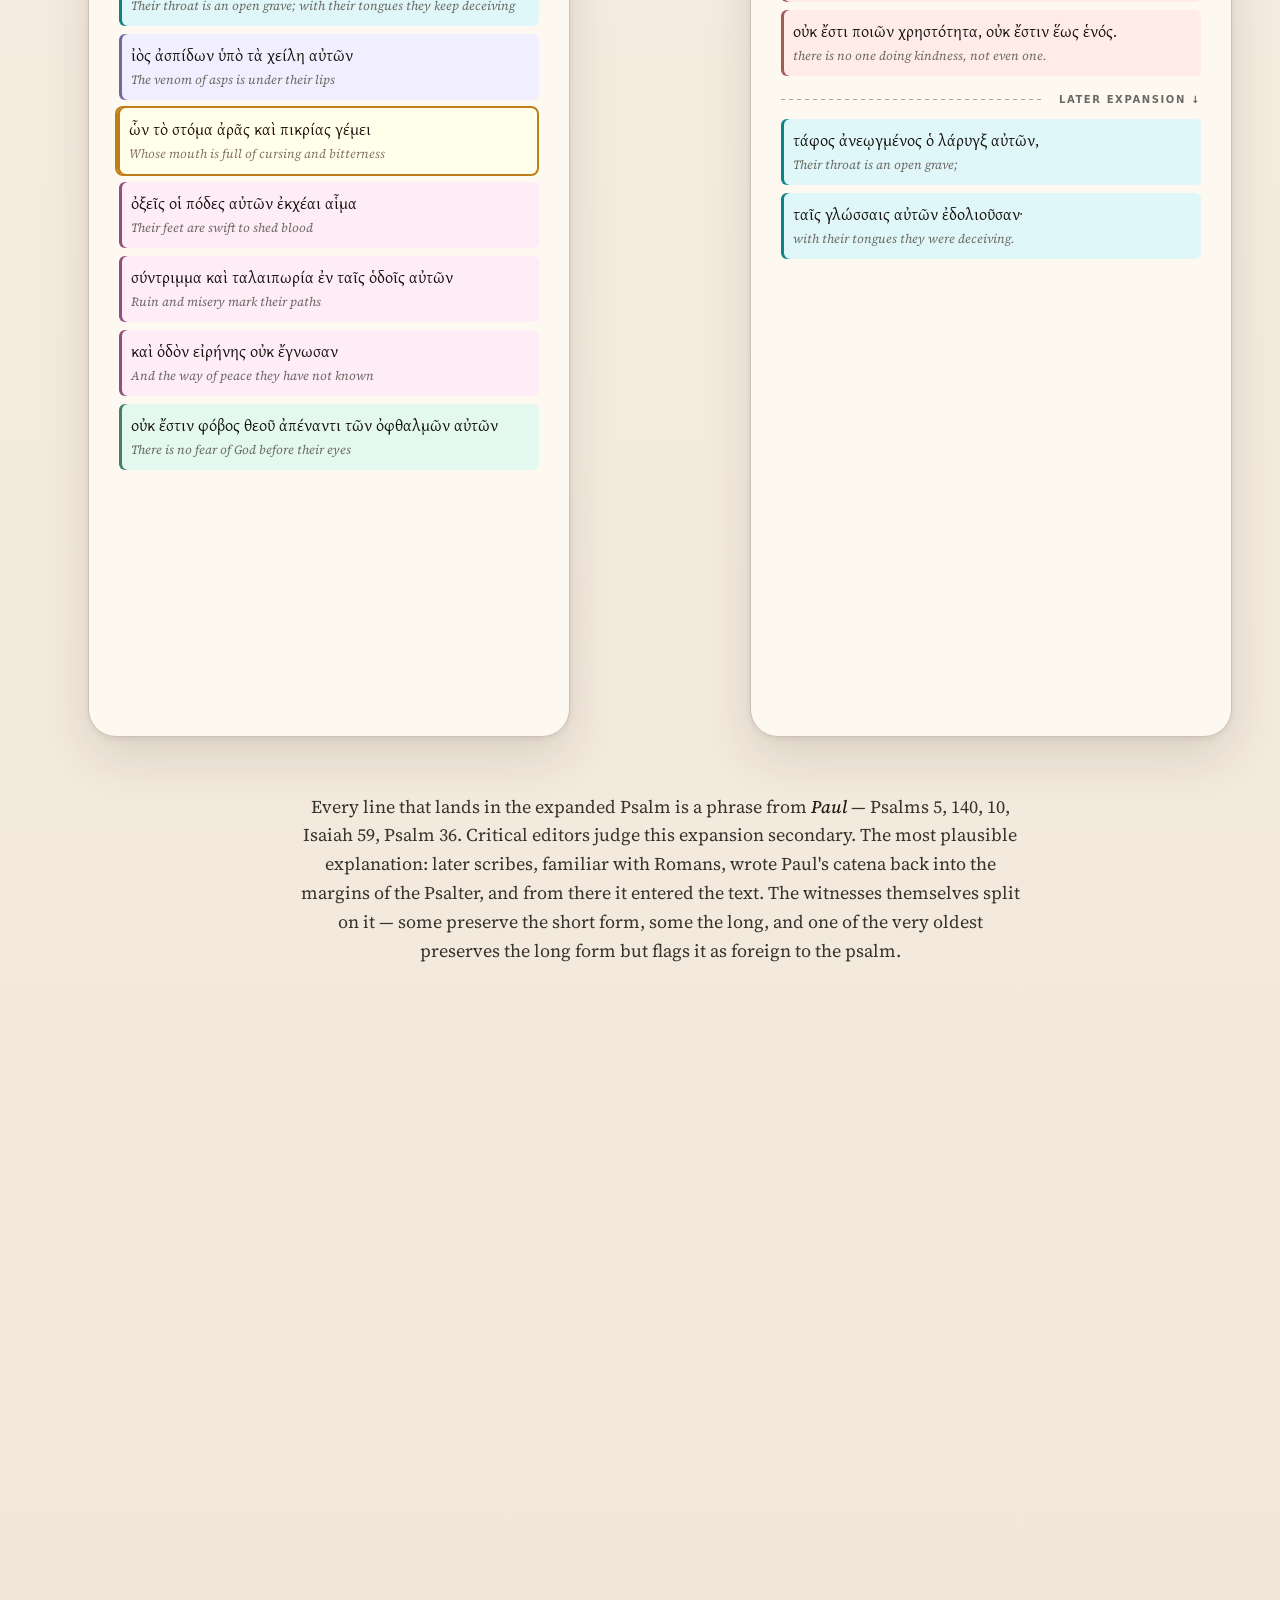
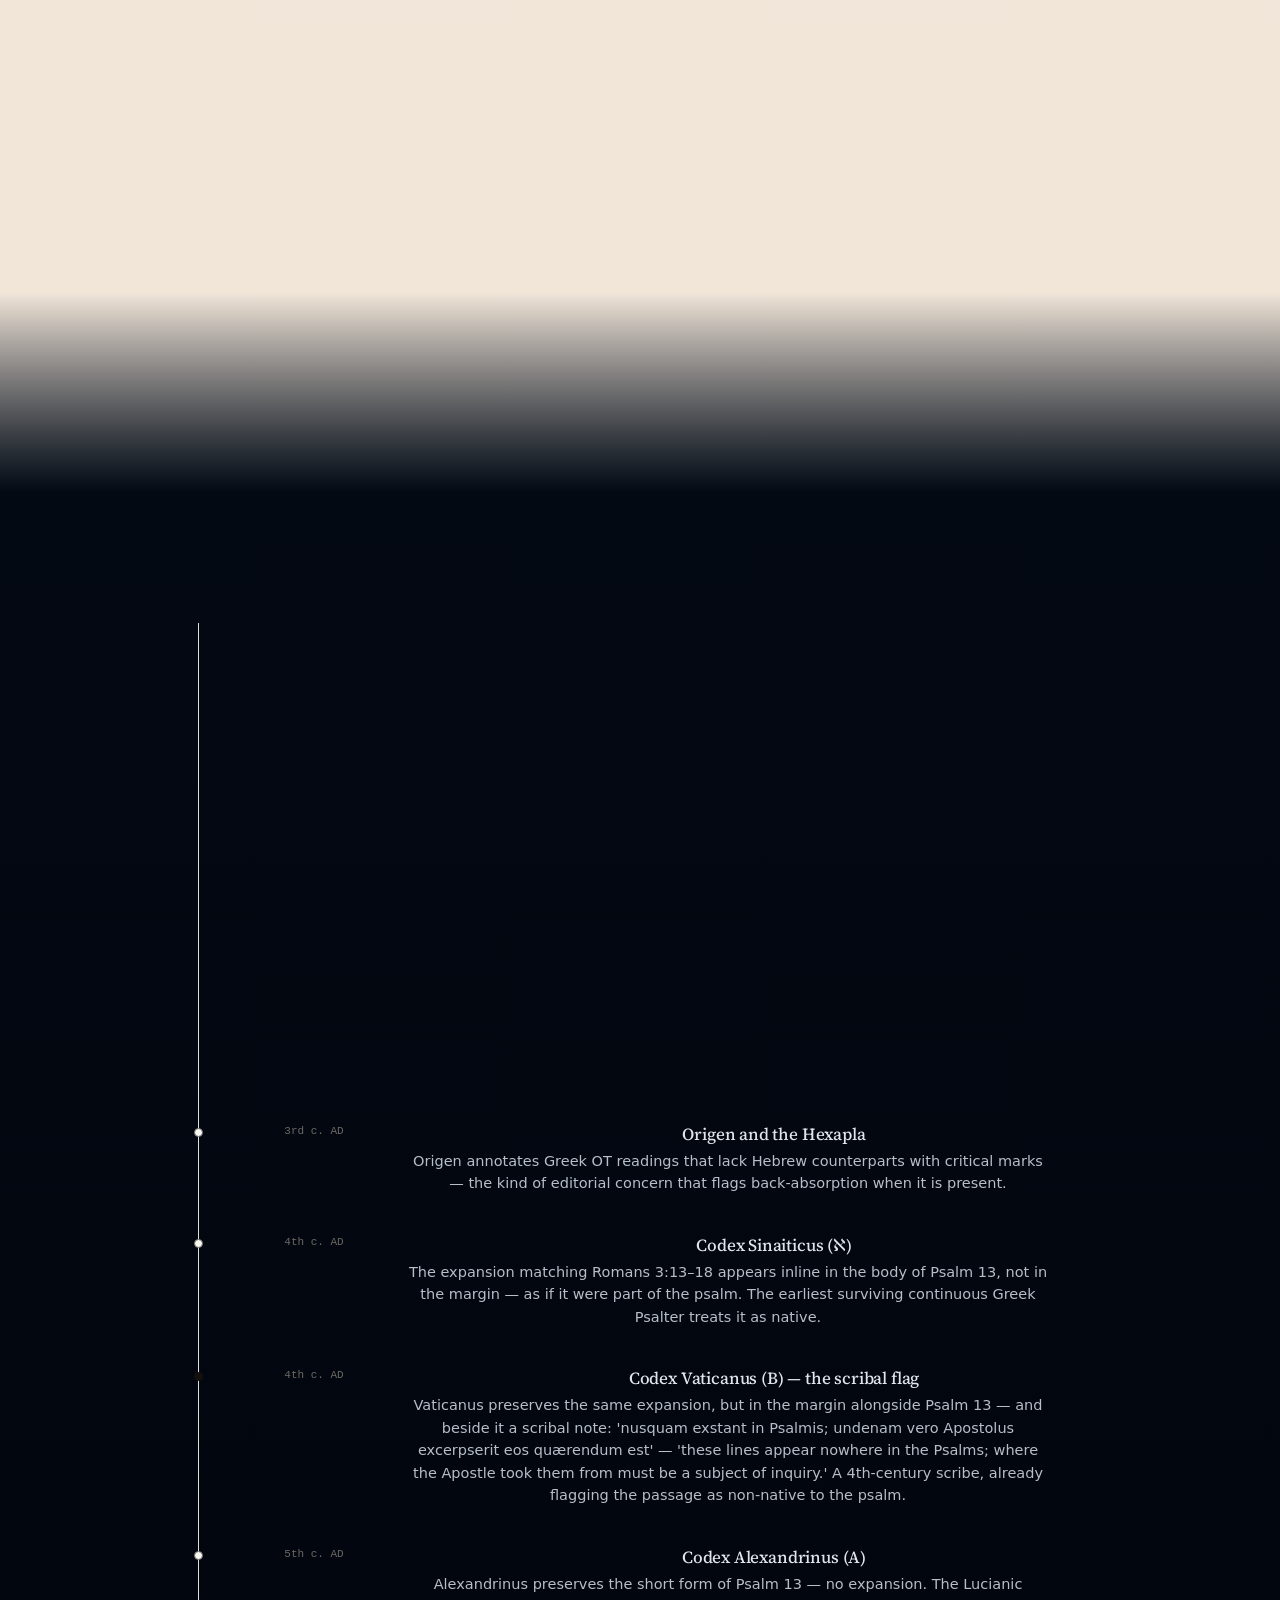
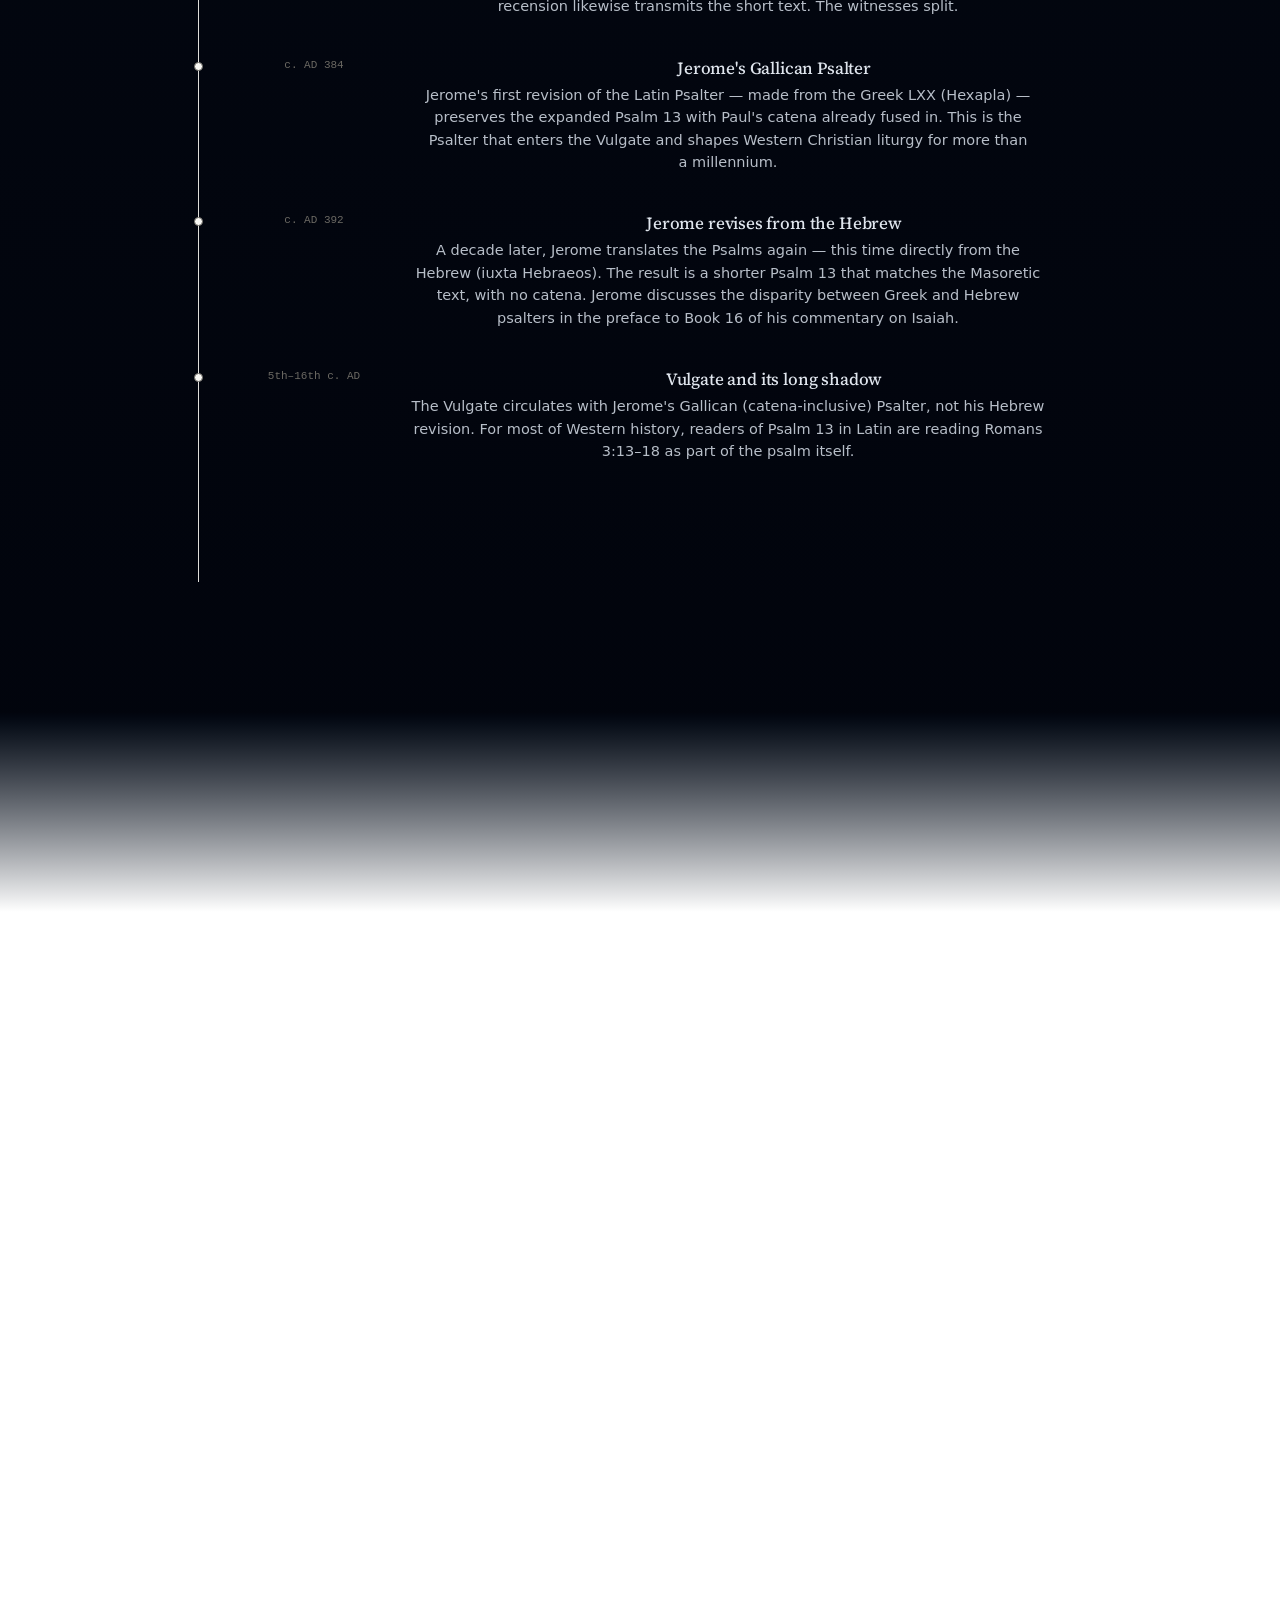
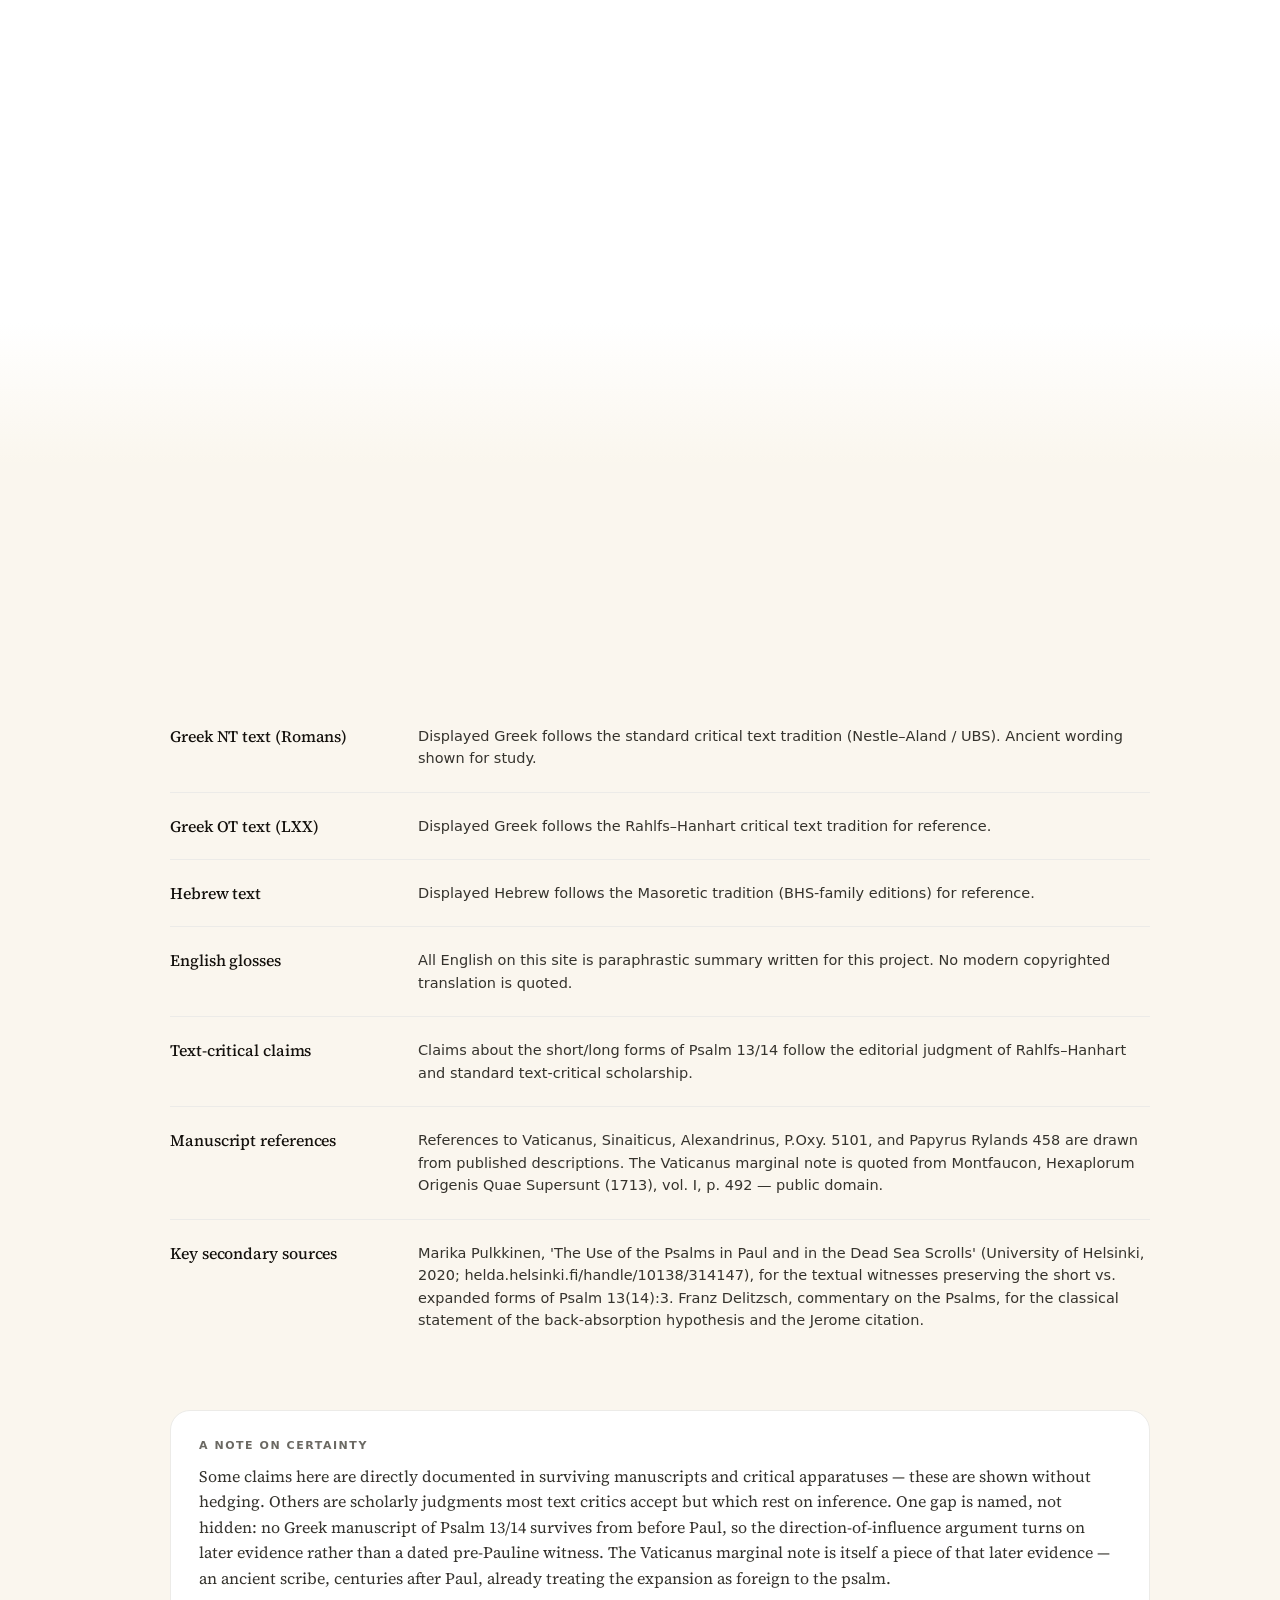
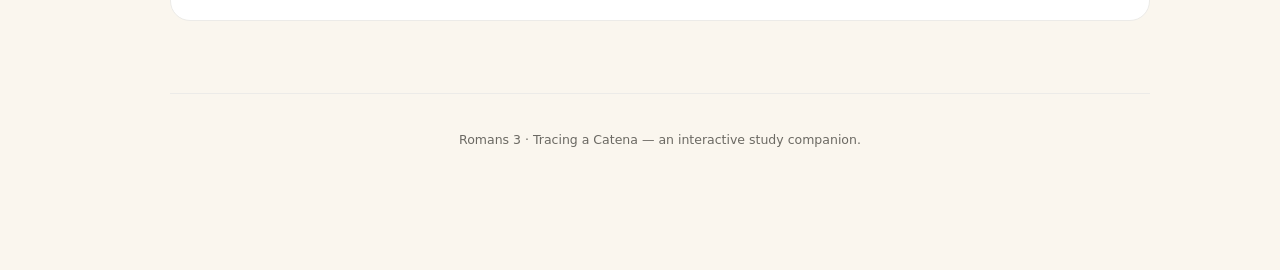
==== commit ee0f8524: "fix: nuance Romans 3 source claims" ====
--- a/index.html
+++ b/index.html
@@ -32,10 +32,10 @@
     <div class="eyebrow reveal">Romans 3:10–18 · A Textual Interactive</div>
     <h1 class="reveal">
       <span class="line">Paul didn't quote</span>
-      <span class="line">one psalm.</span>
+      <span class="line">only one psalm.</span>
       <span class="line em"><em>He wove a mosaic.</em></span>
     </h1>
-    <p class="dek reveal">Scroll to follow each phrase of Romans 3:10–18 to its Old Testament source — and watch how Paul's chain of quotations was later absorbed back into the Psalter itself.</p>
+    <p class="dek reveal">Scroll to follow Paul's framing line and the Old Testament texts behind Romans 3:10–18 — and watch how his chain of quotations was later absorbed back into the Psalter itself.</p>
     <div class="scroll-hint reveal">
       <span>Scroll</span>
       <div class="scroll-arrow"></div>
@@ -47,7 +47,7 @@
 <section class="chapter chapter-claim" data-nav="The psalm" data-ch="2">
   <div class="claim-stage">
     <div class="claim-kicker reveal">First, the straightforward part.</div>
-    <div class="claim-lede reveal">Romans 3:10–12 follows Psalm 14 closely.</div>
+    <div class="claim-lede reveal">Romans 3:11–12 follows Psalm 14 closely.</div>
     <div class="claim-pair">
       <div class="claim-col reveal" data-delay="100">
         <div class="col-head">Romans 3:12</div>
@@ -61,16 +61,16 @@
         <div class="col-en">Verbatim. Same Greek words, same order.</div>
       </div>
     </div>
-    <p class="claim-tail reveal">The first four phrases of Paul's paragraph draw on Psalm 14 — with Paul's own framing line (<span class="greek">οὐκ ἔστιν δίκαιος οὐδὲ εἷς</span>) opening the paragraph. If Paul had stopped there, this would read as a sustained quotation, nothing more.</p>
+    <p class="claim-tail reveal">Romans 3:10 is Paul's own framing line (<span class="greek">οὐκ ἔστιν δίκαιος οὐδὲ εἷς</span>), not a verbatim LXX quotation. Verses 11–12 then move into the Psalm 14 wording that anchors the paragraph.</p>
   </div>
 </section>
 
 <!-- ═══════════════ CHAPTER 3 — THE HINGE ═══════════════ -->
 <section class="chapter chapter-hinge" data-nav="The turn" data-ch="3">
   <div class="hinge-stage">
-    <div class="hinge-kicker reveal">Nine lines. Six sources.</div>
-    <h2 class="hinge-h reveal">Every line of Romans 3:10–18 is <em>pulled from</em> somewhere else.</h2>
-    <p class="hinge-dek reveal">The left column is Paul's paragraph. The right column is his library. Verses 10–12 pull from Psalm 14 alone — then at verse 13 Paul begins braiding in five more.</p>
+    <div class="hinge-kicker reveal">A thesis. Six sources.</div>
+    <h2 class="hinge-h reveal">Paul frames the charge, then strings texts together.</h2>
+    <p class="hinge-dek reveal">The left column is Paul's paragraph. The right column is his library. Verse 10 states the thesis; verses 11–12 draw closely from Psalm 14; then verse 13 begins braiding in five more texts.</p>
 
     <p class="hinge-foot reveal" data-delay="100">
       Jewish exegetes called this technique <em>charaz</em> — <em>"stringing beads"</em> on a common thread. Paul is doing it in Greek.
@@ -203,8 +203,8 @@
   <div class="align-stage">
     <div class="align-head">
       <div class="eyebrow reveal">Phrase by phrase</div>
-      <h2 class="reveal">Every borrowed phrase, in five columns.</h2>
-      <p class="reveal">Pick any phrase. Compare Paul's Greek against the Greek source, the Hebrew source, and the Psalm 14 traditions that don't contain it.</p>
+      <h2 class="reveal">Each phrase, in five columns.</h2>
+      <p class="reveal">Pick any phrase. Compare Paul's Greek against the Greek source, the Hebrew source, and the Psalm 14 traditions that don't contain it. Verse 10 is treated as Paul's framing line.</p>
     </div>
     <div class="align-tabs reveal" id="align-tabs"></div>
     <div class="align-grid" id="align-grid"></div>
